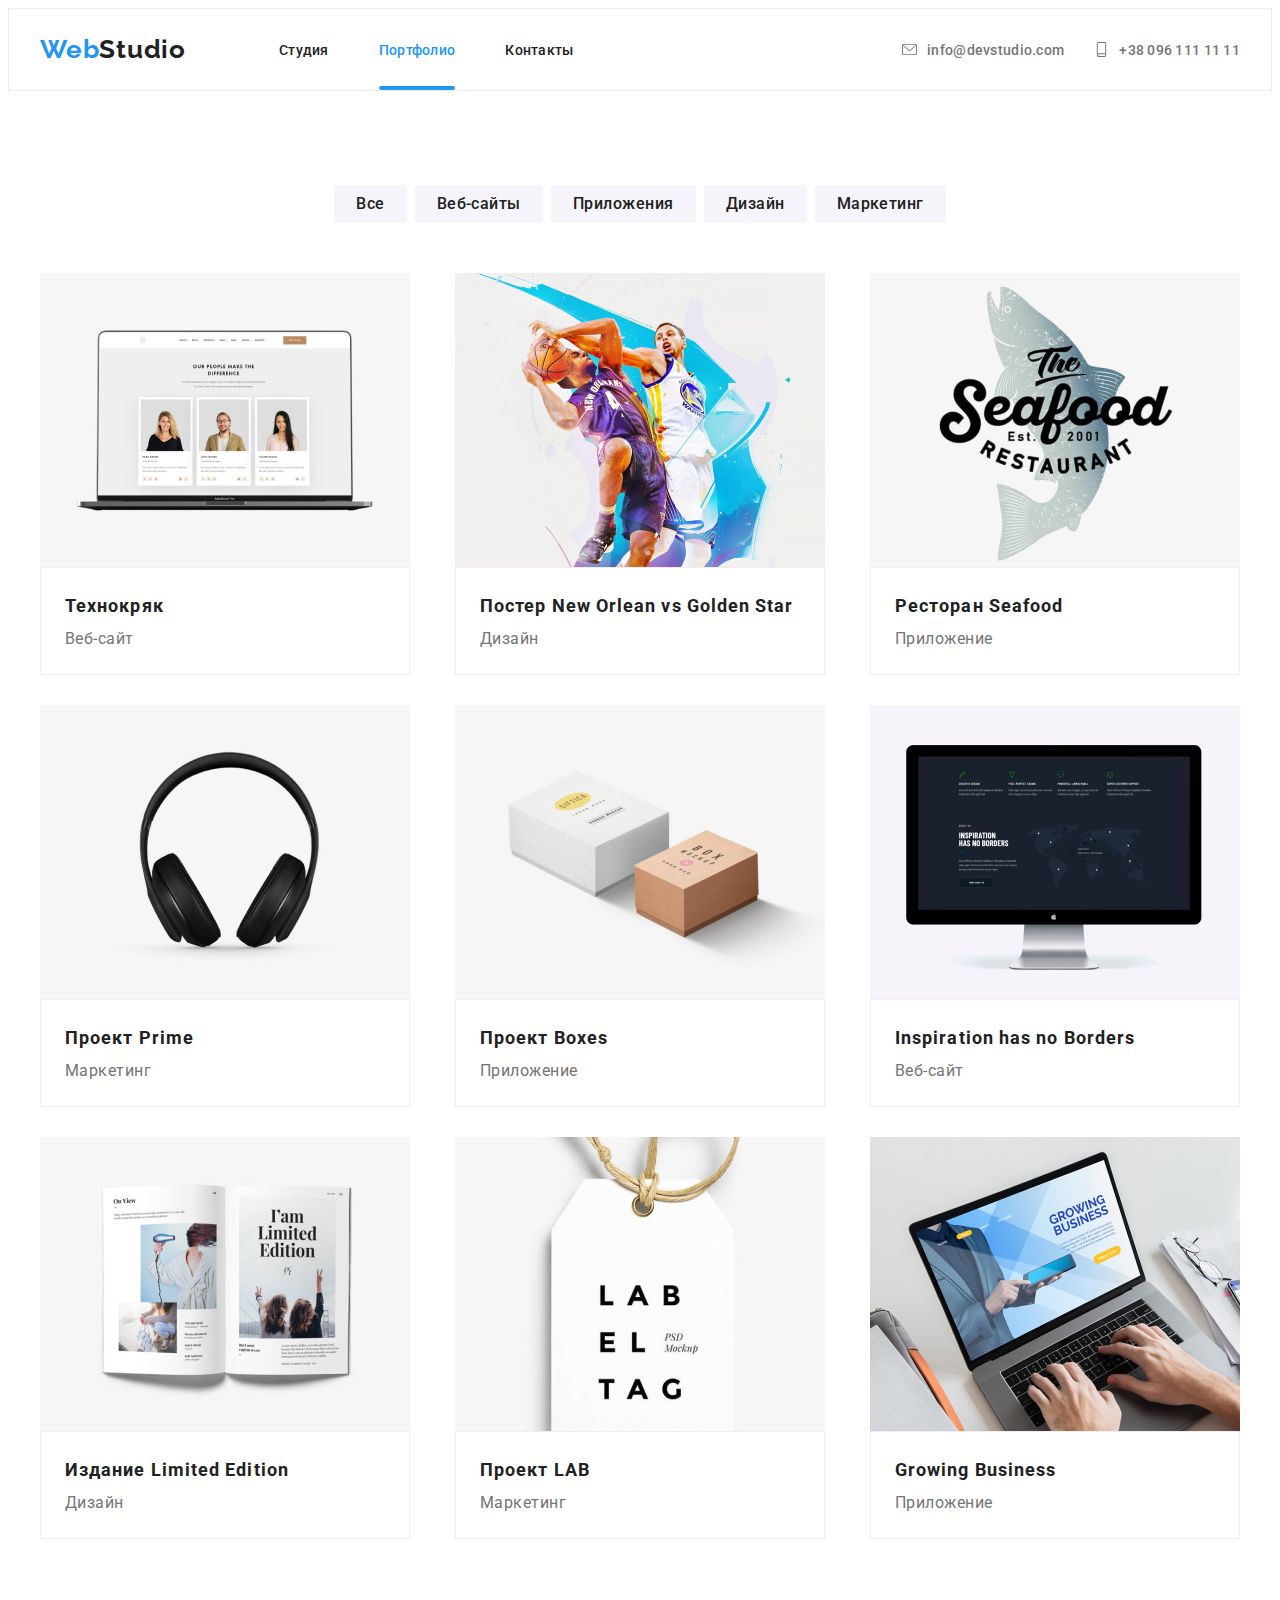
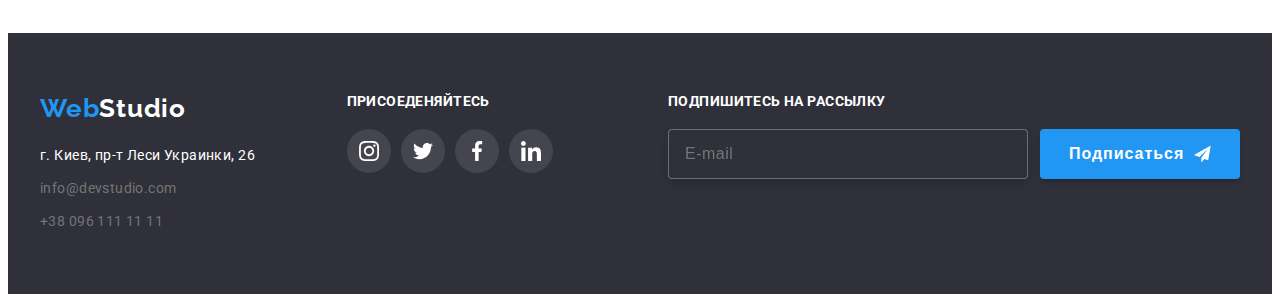
==== portfolio.html @ 421d9575 "hw8" ====
<!DOCTYPE html>
<html lang="ru">

<head>
    <meta charset="UTF-8" />
    <meta name="viewport" content="width=device-width, initial-scale=1.0" />
    <title>Document</title>
    <link rel="preconnect" href="https://fonts.gstatic.com" />
    <link
        href="https://fonts.googleapis.com/css2?family=Raleway:wght@700&family=Roboto:wght@400;500;700;900&display=swap"
        rel="stylesheet" />
    <link rel="stylesheet" href="https://cdnjs.cloudflare.com/ajax/libs/modern-normalize/1.0.0/modern-normalize.min.css"
        integrity="sha512-ISS7cAi1PEhQ8jnbJpJZMd29NlhNj4AWYyLOSp2CE/CsHxTCu+r+t0D2yoJudVrd0/8fTVPUVDzY5Tvli75u/g=="
        crossorigin="anonymous" />
    <link rel="stylesheet" href="./css/portfolio.min.css" />
</head>

<body>
    <header class="header">
        <div class="container">
            <nav class="navigation">
                <a class="logo link" href="./index.html"><span class="logo-item">Web</span>Studio</a>

                <ul class="navigation-list list">
                    <li class="navigation-list-item">
                        <a class="navigation-list-link link" href="index.html">Студия</a>
                    </li>
                    <li class="navigation-list-item">
                        <a class="navigation-list-link activ navigation-list-link-activ link" href="portfolio.html">Портфолио</a>
                    </li>
                    <li class="navigation-list-item">
                        <a class="navigation-list-link link" href="#">Кoнтакты</a>
                    </li>
                </ul>
            </nav>

            <ul class="address list">
                <li class="contact-info-item">
                    <a class="contact-info link" href="mailto:info@devstudio.com">
                        <svg class="contact-icon">
                            <use href="./images/sprite.svg#icon-envelope"></use>
                        </svg>info@devstudio.com</a>
                </li>
                <li class="contact-info-item">
                    <a class="contact-info link" href="tel:+380961111111">
                        <svg class="contact-icon" width="10" height="16">
                            <use href="./images/sprite.svg#icon-smartphone"></use>
                        </svg>
                        +38 096 111 11 11</a>
                </li>
            </ul>
        </div>
    </header>

    <main>
        <section class="portfolio section">
            <div class="container">
                <ul class="portfolio-list list">
                    <li class="portfolio-list-item">
                        <button class="portfolio-list-btn" type="button" >Все</button>
                    </li>
                    <li class="portfolio-list-item">
                        <button class="portfolio-list-btn" type="button" >Веб-сайты</button>
                    </li>
                    <li class="portfolio-list-item">
                        <button class="portfolio-list-btn" type="button" >Приложения</button>
                    </li>
                    <li class="portfolio-list-item">
                        <button class="portfolio-list-btn" type="button" >Дизайн</button>
                    </li>
                    <li class="portfolio-list-item">
                        <button class="portfolio-list-btn" type="button" >Маркетинг</button>
                    </li>
                </ul>

                <ul class="example-list list">
                    <li class="example-item wrapper">
                        <a class="link" href="#">
                            <div class="list--item-img-wrapper">
                                <img src="images/potfolioimg(1).png" alt="" width="370"
                                height="294" />
                                <p class="overlay">
                                    Технокряк это современная площадка распространения коронавируса. Компании используют эту платформу для цифрового шпионажа и атак на защищённые сервера конкурентов.
                                </p>
                            </div>
                            <div class="example-list-wrapper">
                                <h3 class="example-title">Технокряк</h3>
                                <p class="example-text">Веб-сайт</p>
                        </div>
                        </a>
                    </li>

                    <li class="example-item wrapper">
                        <a class="link" href="#">
                            <div class="list--item-img-wrapper">
                                <img src="images/potfolioimg(2).png" alt="" width="370"
                                height="294" />
                                <p class="overlay">
                                    Технокряк это современная площадка распространения коронавируса. Компании используют эту платформу для цифрового шпионажа и атак на защищённые сервера конкурентов.
                                </p>
                            </div>
                            <div class="example-list-wrapper">
                                <h3 class="example-title">Постер New Orlean vs Golden Star</h3>
                                <p class="example-text">Дизайн</p>
                            </div>
                        </a>
                    </li>

                    <li class="example-item wrapper">
                        <a class="link" href="#">
                            <div class="list--item-img-wrapper">
                                <img src="images/potfolioimg(3).png" alt="" width="370"
                                height="294" />
                                <p class="overlay">
                                    Технокряк это современная площадка распространения коронавируса. Компании используют эту платформу для цифрового шпионажа и атак на защищённые сервера конкурентов.
                                </p>
                            </div>
                            <div class="example-list-wrapper">
                                <h3 class="example-title">Ресторан Seafood</h3>
                                <p class="example-text">Приложение</p>
                            </div>
                        </a>
                    </li>

                    <li class="example-item wrapper">
                        <a class="link" href="#">
                            <div class="list--item-img-wrapper">
                                <img src="images/potfolioimg(4).png" alt="" width="370"
                                height="294" />
                                <p class="overlay">
                                    Технокряк это современная площадка распространения коронавируса. Компании используют эту платформу для цифрового шпионажа и атак на защищённые сервера конкурентов.
                                </p>
                            </div>
                            <div class="example-list-wrapper">
                                <h3 class="example-title">Проект Prime</h3>
                                <p class="example-text">Маркетинг</p>
                            </div>
                        </a>
                    </li>

                    <li class="example-item wrapper">
                        <a class="link" href="#">
                            <div class="list--item-img-wrapper">
                                <img src="images/potfolioimg(5).png" alt="" width="370"
                                height="294" />
                                <p class="overlay">
                                    Технокряк это современная площадка распространения коронавируса. Компании используют эту платформу для цифрового шпионажа и атак на защищённые сервера конкурентов.
                                </p>
                            </div>
                            <div class="example-list-wrapper">
                                <h3 class="example-title">Проект Boxes</h3>
                                <p class="example-text">Приложение</p>
                            </div>
                        </a>
                    </li>

                    <li class="example-item wrapper">
                        <a class="link" href="#">
                            <div class="list--item-img-wrapper">
                                <img src="images/potfolioimg(6).png" alt="" width="370"
                                height="294" />
                                <p class="overlay">
                                    Технокряк это современная площадка распространения коронавируса. Компании используют эту платформу для цифрового шпионажа и атак на защищённые сервера конкурентов.
                                </p>
                            </div>
                            <div class="example-list-wrapper">
                                <h3 class="example-title">Inspiration has no Borders</h3>
                                <p class="example-text">Веб-сайт</p>
                            </div>
                        </a>
                    </li>

                    <li class="example-item">
                        <a class="link" href="#">
                            <div class="list--item-img-wrapper">
                                <img src="images/potfolioimg(7).png" alt="" width="370"
                                height="294" />
                                <p class="overlay">
                                    Технокряк это современная площадка распространения коронавируса. Компании используют эту платформу для цифрового шпионажа и атак на защищённые сервера конкурентов.
                                </p>
                            </div>
                            <div class="example-list-wrapper">
                                <h3 class="example-title">Издание Limited Edition</h3>
                                <p class="example-text">Дизайн</p>
                            </div>
                        </a>
                    </li>

                    <li class="example-item">
                        <a class="link" href="#">
                            <div class="list--item-img-wrapper">
                                <img src="images/potfolioimg(8).png" alt="" width="370"
                                height="294" />
                                <p class="overlay">
                                    Технокряк это современная площадка распространения коронавируса. Компании используют эту платформу для цифрового шпионажа и атак на защищённые сервера конкурентов.
                                </p>
                            </div>
                            <div class="example-list-wrapper">
                                <h3 class="example-title">Проект LAB</h3>
                                <p class="example-text">Маркетинг</p>
                            </div>
                        </a>
                    </li>

                    <li class="example-item">
                        <a class="link" href="#">
                            <div class="list--item-img-wrapper">
                                <img src="images/potfolioimg(9).png" alt="" width="370"
                                height="294" />
                                <p class="overlay">
                                    Технокряк это современная площадка распространения коронавируса. Компании используют эту платформу для цифрового шпионажа и атак на защищённые сервера конкурентов.
                                </p>
                            </div>
                            <div class="example-list-wrapper">
                                <h3 class="example-title">Growing Business</h3>
                                <p class="example-text">Приложение</p>
                            </div>
                        </a>
                    </li>
                </ul>
            </div>
        </section>
    </main>

    <footer class="footer footer-section">
        <div class="container footer-container">
          <div class="footer-address-container">
            <a class="logo link" href="./index.html"><span class="logo-item">Web</span><span
                class="logo-item-white">Studio</span></a>
    
            <ul class="footer-list list">
              <li class="footer-list-item">
                <a class="footer-list-link link" href="#"><span class="footer-address">г. Киев, пр-т Леси Украинки,
                    26</span></a>
              </li>
              <li class="footer-list-item">
                <a class="footer-list-link link" href="mailto:info@devstudio.com">info@devstudio.com</a>
              </li>
              <li class="footer-list-item">
                <a class="footer-list-link link" href="tel:+380961111111">+38 096 111 11 11</a>
              </li>
            </ul>
          </div>
    
          <div class="footer-social-container">
            <p class="footer-social-text">Присоеденяйтесь</p>
            <ul class="footer-social-list list">
              <li class="footer-social-list-item">
                <a class="footer-social-list-link" href="">
                  <svg class="footer-social-list-icon">
                    <use href="./images/sprite.svg#icon-instagram"></use>
                  </svg>
                </a>
              </li>
              <li class="footer-social-list-item">
                <a class="footer-social-list-link" href="">
                  <svg class="footer-social-list-icon">
                    <use href="./images/sprite.svg#icon-twitter"></use>
                  </svg>
                </a>
              </li>
              <li class="footer-social-list-item">
                <a class="footer-social-list-link" href="">
                  <svg class="footer-social-list-icon">
                    <use href="./images/sprite.svg#icon-facebook"></use>
                  </svg>
                </a>
              </li>
              <li class="footer-social-list-item">
                <a class="footer-social-list-link" href="">
                  <svg class="footer-social-list-icon">
                    <use href="./images/sprite.svg#icon-linkedin"></use>
                  </svg>
                </a>
              </li>
            </ul>
          </div>

          <div class="footer-form">
            <p class="footer-form-text">Подпишитесь на рассылку</p>
    
            <form class="footer-form-wrapper">
              <label class="footer-form-field">
                <input type="email" name="user-email" class="footer-form-input" placeholder="E-mail">
              </label>
      
              <button type="submit" class="footer-form-btn">Подписаться
                <svg class="footer-icon-btn">
                <use href="./images/sprite.svg#icon-icon-send"></use>
              </svg>
              </button>
            </form>
          </div>
        </div>
      </footer>
</body>

</html>
---- css/portfolio.min.css ----
.visually-hidden{position:absolute !important;clip:rect(1px 1px 1px 1px);clip:rect(1px, 1px, 1px, 1px);padding:0 !important;border:0 !important;height:1px !important;width:1px !important;overflow:hidden}:root{--main-font: "Roboto", sans-serif;--secondary-font: "Raleway", sans-serif;--accent-color-white: #ffffff;--accent-color-black: #212121;--accent-color-blue: #2196f3;--accent-color-grey: #757575}body{font-family:var(--main-font)}.address{font-style:normal}.list{list-style:none}.link{text-decoration:none}h1,h2,h3,h4,h5,h6{margin:0}ul,ol{margin:0;padding:0}p{margin:0}img{display:block}.container{width:1200px;padding:0 15px;margin:0 auto}.section{padding:94px 0}.header{padding-top:25px;padding-bottom:25px;border:1px solid #ececec}.header .container{display:flex;align-items:center}.header .logo{margin-right:93px}.header .address{margin-left:auto}.navigation{display:flex;align-items:center}.navigation-list{display:flex}.navigation-list .activ{color:var(--accent-color-blue)}.contact-info:not(:first-child){margin-left:50px}.contact-info:hover,.contact-info:focus{color:var(--accent-color-blue)}.logo{font-family:var(--secondary-font);font-weight:bold;font-size:26px;line-height:1.192;letter-spacing:0.03em;color:var(--accent-color-black)}.logo-item{color:var(--accent-color-blue)}.navigation-list-item:not(:last-child){margin-right:50px}.navigation-list-link{font-weight:500;font-size:14px;line-height:1.142;letter-spacing:0.02em;color:var(--accent-color-black);transition:color 250ms cubic-bezier(0.4, 0, 0.2, 1)}.navigation-list-link:hover,.navigation-list-link:focus{color:var(--accent-color-blue)}.navigation-list-link{position:relative}.navigation-list-link-activ::after{content:"";position:absolute;bottom:-32px;left:0;display:block;width:100%;height:4px;background:var(--accent-color-blue);border-radius:2px}.contact-info{font-weight:500;font-size:14px;line-height:1.142;letter-spacing:0.02em;color:var(--accent-color-grey);display:flex;align-items:center;transition:fill 250ms cubic-bezier(0.4, 0, 0.2, 1)}.contact-info:hover,.contact-info:focus{fill:var(--accent-color-blue)}.contact-info:hover .contact-icon,.contact-info:focus .contact-icon{fill:var(--accent-color-blue)}.address{display:flex}.contact-info-item:not(:first-child){margin-left:30px}.contact-icon{width:15px;height:15px;margin-right:10px;fill:#757575}.footer{background-color:#2f303a}.footer-list-link{font-weight:normal;font-size:14px;line-height:1.714;letter-spacing:0.03em;color:var(--accent-color-grey)}.footer-list{margin-top:20px}.footer-list-item:not(:last-child){margin-bottom:9px}.logo-item-white{color:var(--accent-color-white)}.footer-section{padding-top:60px;padding-bottom:60px}.footer-address{color:var(--accent-color-white)}.footer-social-text{font-weight:bold;font-size:14px;line-height:16px;letter-spacing:0.03em;text-transform:uppercase;color:var(--accent-color-white);margin-bottom:20px}.footer-social-list{display:flex}.footer-social-list-link{display:flex;justify-content:center;align-items:center;width:44px;height:44px;border-radius:50%;background-color:rgba(255,255,255,0.1);transition:background-color 250ms cubic-bezier(0.4, 0, 0.2, 1)}.footer-social-list-link:hover,.footer-social-list-link:focus{background-color:var(--accent-color-blue)}.footer-social-list-link .footer-social-list-icon{width:20px;height:20px;fill:var(--accent-color-white)}.footer-social-list-item:not(:last-child){margin-right:10px}.footer-container{display:flex;justify-content:space-between}.footer-social-container{width:206px;height:80px;margin-left:70px}.footer-form{margin-left:94px}.footer-form-text{font-weight:bold;font-size:14px;line-height:16px;letter-spacing:0.03em;text-transform:uppercase;color:#ffffff;padding-bottom:20px}.footer-form-btn{width:200px;height:50px;background:#2196f3;box-shadow:0px 4px 4px rgba(0,0,0,0.15);border-radius:4px;font-weight:bold;font-size:16px;line-height:30px;display:flex;align-items:center;text-align:center;letter-spacing:0.06em;color:#ffffff;padding:10px 29px;border:0;cursor:pointer}.footer-icon-btn{width:30px;height:30px;fill:var(--accent-color-white);padding-left:10px}.footer-form-input{width:360px;height:50px;font-size:16px;line-height:20px;letter-spacing:0.03em;color:rgba(255,255,255,0.6);padding-left:16px;background:#2f303a;border:1px solid rgba(255,255,255,0.3);box-sizing:border-box;filter:drop-shadow(0px 4px 4px rgba(0,0,0,0.15));border-radius:4px;margin-right:12px}.footer-form-wrapper{display:flex}.portfolio-list-btn{font-family:"Roboto", sans-serif;font-weight:500;font-size:16px;line-height:1.625;text-align:center;letter-spacing:0.03em;color:var(--accent-color-black);border-radius:4px;background-color:#f5f4fa;border:0;cursor:pointer;padding:6px 22px;transition:color,background-color 250ms cubic-bezier(0.4, 0, 0.2, 1)}.portfolio-list-btn:hover,.portfolio-list-btn:focus{color:var(--accent-color-white);background-color:var(--accent-color-blue);box-shadow:0px 3px 1px rgba(0,0,0,0.1),0px 1px 2px rgba(0,0,0,0.08),0px 2px 2px rgba(0,0,0,0.12)}.portfolio-list{display:flex;justify-content:center}.portfolio-list-item{padding-bottom:50px}.portfolio-list-item:not(:last-child){margin-right:8px}.example-list{display:flex;flex-wrap:wrap;justify-content:space-between}.example-title{font-weight:bold;font-size:18px;line-height:2;letter-spacing:0.06em;color:var(--accent-color-black)}.example-text{font-weight:normal;font-size:16px;line-height:1.875;letter-spacing:0.03em;color:var(--accent-color-grey)}.example-list-wrapper{padding:20px 24px;border:1px solid #eeeeee}.list--item-img-wrapper{position:relative;overflow:hidden}.overlay{position:absolute;top:0;left:0;width:100%;height:100%;color:var(--accent-color-white);padding:10px;font-size:18px;line-height:28px;letter-spacing:0.03em;background-color:rgba(33,150,243,0.9);padding:63px 24px;transform:translateY(100%);transition:transform 250ms cubic-bezier(0.4, 0, 0.2, 1)}.example-item:hover .overlay{transform:translateY(0%)}.wrapper{margin-bottom:30px}.example-item:hover,.example-item:focus{box-shadow:0px 1px 1px rgba(0,0,0,0.12),0px 4px 4px rgba(0,0,0,0.06),1px 4px 6px rgba(0,0,0,0.16)}
/*# sourceMappingURL=portfolio.min.css.map */
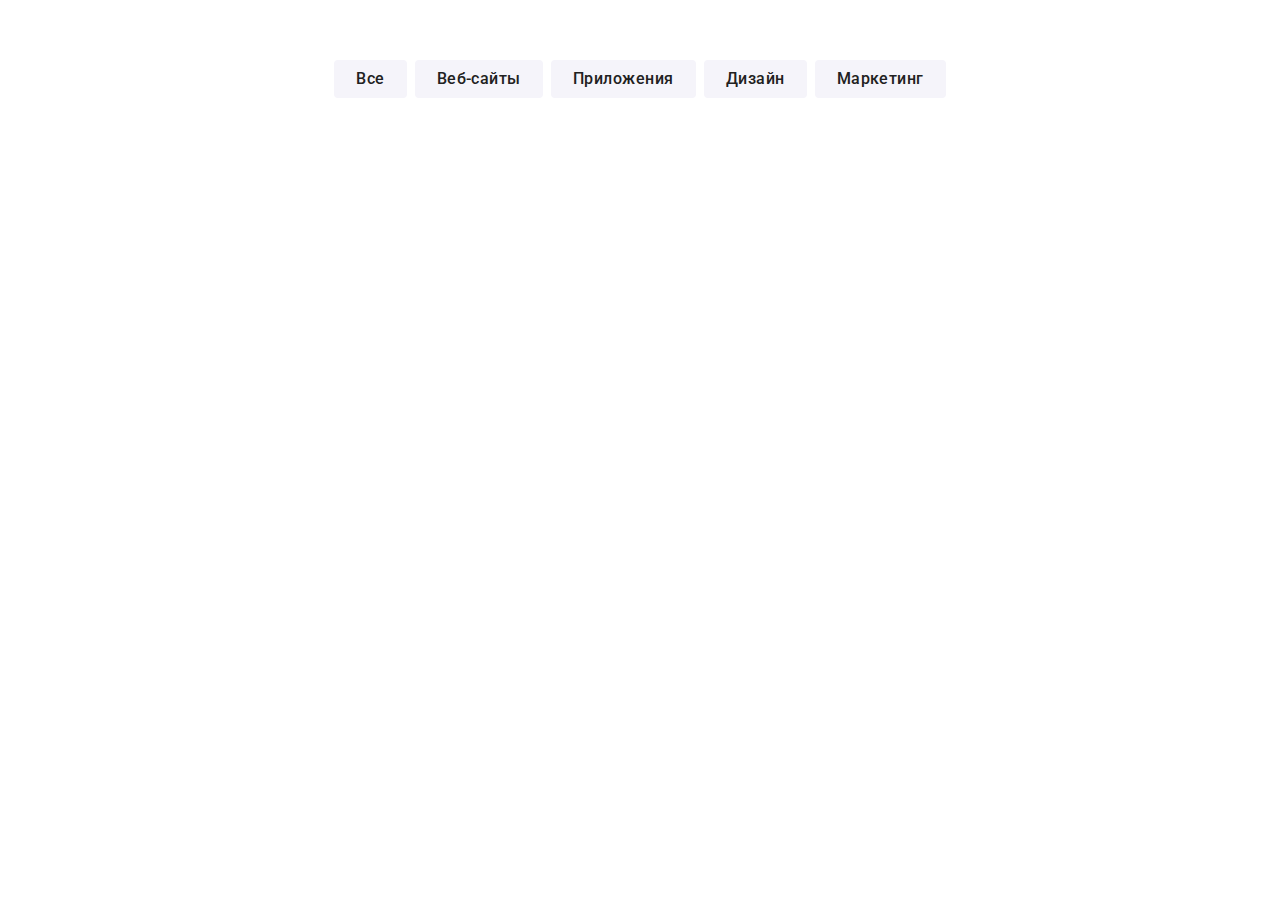
==== commit 0da8cabb: "Адаптация Pоrtfolio-btn" ====
--- a/portfolio.html
+++ b/portfolio.html
@@ -16,7 +16,8 @@
 </head>
 
 <body>
-    <header class="header">
+
+    <!-- <header class="header">
         <div class="container">
             <nav class="navigation">
                 <a class="logo link" href="./index.html"><span class="logo-item">Web</span>Studio</a>
@@ -50,249 +51,269 @@
                 </li>
             </ul>
         </div>
-    </header>
+    </header> -->
 
     <main>
-        <section class="portfolio section">
+        <section class="section-portfolio-btn ">
             <div class="container">
                 <ul class="portfolio-list list">
                     <li class="portfolio-list-item">
-                        <button class="portfolio-list-btn" type="button" >Все</button>
-                    </li>
-                    <li class="portfolio-list-item">
-                        <button class="portfolio-list-btn" type="button" >Веб-сайты</button>
-                    </li>
-                    <li class="portfolio-list-item">
-                        <button class="portfolio-list-btn" type="button" >Приложения</button>
-                    </li>
-                    <li class="portfolio-list-item">
-                        <button class="portfolio-list-btn" type="button" >Дизайн</button>
-                    </li>
-                    <li class="portfolio-list-item">
-                        <button class="portfolio-list-btn" type="button" >Маркетинг</button>
-                    </li>
-                </ul>
-
-                <ul class="example-list list">
-                    <li class="example-item wrapper">
-                        <a class="link" href="#">
-                            <div class="list--item-img-wrapper">
-                                <img src="images/potfolioimg(1).png" alt="" width="370"
-                                height="294" />
-                                <p class="overlay">
-                                    Технокряк это современная площадка распространения коронавируса. Компании используют эту платформу для цифрового шпионажа и атак на защищённые сервера конкурентов.
-                                </p>
-                            </div>
-                            <div class="example-list-wrapper">
-                                <h3 class="example-title">Технокряк</h3>
-                                <p class="example-text">Веб-сайт</p>
-                        </div>
-                        </a>
-                    </li>
-
-                    <li class="example-item wrapper">
-                        <a class="link" href="#">
-                            <div class="list--item-img-wrapper">
-                                <img src="images/potfolioimg(2).png" alt="" width="370"
-                                height="294" />
-                                <p class="overlay">
-                                    Технокряк это современная площадка распространения коронавируса. Компании используют эту платформу для цифрового шпионажа и атак на защищённые сервера конкурентов.
-                                </p>
-                            </div>
-                            <div class="example-list-wrapper">
-                                <h3 class="example-title">Постер New Orlean vs Golden Star</h3>
-                                <p class="example-text">Дизайн</p>
-                            </div>
-                        </a>
-                    </li>
-
-                    <li class="example-item wrapper">
-                        <a class="link" href="#">
-                            <div class="list--item-img-wrapper">
-                                <img src="images/potfolioimg(3).png" alt="" width="370"
-                                height="294" />
-                                <p class="overlay">
-                                    Технокряк это современная площадка распространения коронавируса. Компании используют эту платформу для цифрового шпионажа и атак на защищённые сервера конкурентов.
-                                </p>
-                            </div>
-                            <div class="example-list-wrapper">
-                                <h3 class="example-title">Ресторан Seafood</h3>
-                                <p class="example-text">Приложение</p>
-                            </div>
-                        </a>
-                    </li>
-
-                    <li class="example-item wrapper">
-                        <a class="link" href="#">
-                            <div class="list--item-img-wrapper">
-                                <img src="images/potfolioimg(4).png" alt="" width="370"
-                                height="294" />
-                                <p class="overlay">
-                                    Технокряк это современная площадка распространения коронавируса. Компании используют эту платформу для цифрового шпионажа и атак на защищённые сервера конкурентов.
-                                </p>
-                            </div>
-                            <div class="example-list-wrapper">
-                                <h3 class="example-title">Проект Prime</h3>
-                                <p class="example-text">Маркетинг</p>
-                            </div>
-                        </a>
-                    </li>
-
-                    <li class="example-item wrapper">
-                        <a class="link" href="#">
-                            <div class="list--item-img-wrapper">
-                                <img src="images/potfolioimg(5).png" alt="" width="370"
-                                height="294" />
-                                <p class="overlay">
-                                    Технокряк это современная площадка распространения коронавируса. Компании используют эту платформу для цифрового шпионажа и атак на защищённые сервера конкурентов.
-                                </p>
-                            </div>
-                            <div class="example-list-wrapper">
-                                <h3 class="example-title">Проект Boxes</h3>
-                                <p class="example-text">Приложение</p>
-                            </div>
-                        </a>
-                    </li>
-
-                    <li class="example-item wrapper">
-                        <a class="link" href="#">
-                            <div class="list--item-img-wrapper">
-                                <img src="images/potfolioimg(6).png" alt="" width="370"
-                                height="294" />
-                                <p class="overlay">
-                                    Технокряк это современная площадка распространения коронавируса. Компании используют эту платформу для цифрового шпионажа и атак на защищённые сервера конкурентов.
-                                </p>
-                            </div>
-                            <div class="example-list-wrapper">
-                                <h3 class="example-title">Inspiration has no Borders</h3>
-                                <p class="example-text">Веб-сайт</p>
-                            </div>
-                        </a>
-                    </li>
-
-                    <li class="example-item">
-                        <a class="link" href="#">
-                            <div class="list--item-img-wrapper">
-                                <img src="images/potfolioimg(7).png" alt="" width="370"
-                                height="294" />
-                                <p class="overlay">
-                                    Технокряк это современная площадка распространения коронавируса. Компании используют эту платформу для цифрового шпионажа и атак на защищённые сервера конкурентов.
-                                </p>
-                            </div>
-                            <div class="example-list-wrapper">
-                                <h3 class="example-title">Издание Limited Edition</h3>
-                                <p class="example-text">Дизайн</p>
-                            </div>
-                        </a>
-                    </li>
-
-                    <li class="example-item">
-                        <a class="link" href="#">
-                            <div class="list--item-img-wrapper">
-                                <img src="images/potfolioimg(8).png" alt="" width="370"
-                                height="294" />
-                                <p class="overlay">
-                                    Технокряк это современная площадка распространения коронавируса. Компании используют эту платформу для цифрового шпионажа и атак на защищённые сервера конкурентов.
-                                </p>
-                            </div>
-                            <div class="example-list-wrapper">
-                                <h3 class="example-title">Проект LAB</h3>
-                                <p class="example-text">Маркетинг</p>
-                            </div>
-                        </a>
-                    </li>
-
-                    <li class="example-item">
-                        <a class="link" href="#">
-                            <div class="list--item-img-wrapper">
-                                <img src="images/potfolioimg(9).png" alt="" width="370"
-                                height="294" />
-                                <p class="overlay">
-                                    Технокряк это современная площадка распространения коронавируса. Компании используют эту платформу для цифрового шпионажа и атак на защищённые сервера конкурентов.
-                                </p>
-                            </div>
-                            <div class="example-list-wrapper">
-                                <h3 class="example-title">Growing Business</h3>
-                                <p class="example-text">Приложение</p>
-                            </div>
-                        </a>
+                        <button class="portfolio-list-btn" type="button">Все</button>
+                    </li>
+                    <li class="portfolio-list-item">
+                        <button class="portfolio-list-btn" type="button">Веб-сайты</button>
+                    </li>
+                    <li class="portfolio-list-item">
+                        <button class="portfolio-list-btn" type="button">Приложения</button>
+                    </li>
+                    <li class="portfolio-list-item">
+                        <button class="portfolio-list-btn" type="button">Дизайн</button>
+                    </li>
+                    <li class="portfolio-list-item">
+                        <button class="portfolio-list-btn" type="button">Маркетинг</button>
                     </li>
                 </ul>
             </div>
         </section>
+
+        <!-- <section class="portfolio section">
+                <div class="container">
+
+                    <ul class="example-list list">
+                        <li class="example-item wrapper">
+                            <a class="link" href="#">
+                                <div class="list--item-img-wrapper">
+                                    <img src="images/portfolio/potfolioimg(1).png" alt="" width="370" height="294" />
+                                    <p class="overlay">
+                                        Технокряк это современная площадка распространения коронавируса. Компании
+                                        используют
+                                        эту платформу для цифрового шпионажа и атак на защищённые сервера конкурентов.
+                                    </p>
+                                </div>
+                                <div class="example-list-wrapper">
+                                    <h3 class="example-title">Технокряк</h3>
+                                    <p class="example-text">Веб-сайт</p>
+                                </div>
+                            </a>
+                        </li>
+
+                        <li class="example-item wrapper">
+                            <a class="link" href="#">
+                                <div class="list--item-img-wrapper">
+                                    <img src="images/portfolio/potfolioimg(2).png" alt="" width="370" height="294" />
+                                    <p class="overlay">
+                                        Технокряк это современная площадка распространения коронавируса. Компании
+                                        используют
+                                        эту платформу для цифрового шпионажа и атак на защищённые сервера конкурентов.
+                                    </p>
+                                </div>
+                                <div class="example-list-wrapper">
+                                    <h3 class="example-title">Постер New Orlean vs Golden Star</h3>
+                                    <p class="example-text">Дизайн</p>
+                                </div>
+                            </a>
+                        </li>
+
+                        <li class="example-item wrapper">
+                            <a class="link" href="#">
+                                <div class="list--item-img-wrapper">
+                                    <img src="images/portfolio/potfolioimg(3).png" alt="" width="370" height="294" />
+                                    <p class="overlay">
+                                        Технокряк это современная площадка распространения коронавируса. Компании
+                                        используют
+                                        эту платформу для цифрового шпионажа и атак на защищённые сервера конкурентов.
+                                    </p>
+                                </div>
+                                <div class="example-list-wrapper">
+                                    <h3 class="example-title">Ресторан Seafood</h3>
+                                    <p class="example-text">Приложение</p>
+                                </div>
+                            </a>
+                        </li>
+
+                        <li class="example-item wrapper">
+                            <a class="link" href="#">
+                                <div class="list--item-img-wrapper">
+                                    <img src="images/portfolio/potfolioimg(4).png" alt="" width="370" height="294" />
+                                    <p class="overlay">
+                                        Технокряк это современная площадка распространения коронавируса. Компании
+                                        используют
+                                        эту платформу для цифрового шпионажа и атак на защищённые сервера конкурентов.
+                                    </p>
+                                </div>
+                                <div class="example-list-wrapper">
+                                    <h3 class="example-title">Проект Prime</h3>
+                                    <p class="example-text">Маркетинг</p>
+                                </div>
+                            </a>
+                        </li>
+
+                        <li class="example-item wrapper">
+                            <a class="link" href="#">
+                                <div class="list--item-img-wrapper">
+                                    <img src="images/portfolio/potfolioimg(5).png" alt="" width="370" height="294" />
+                                    <p class="overlay">
+                                        Технокряк это современная площадка распространения коронавируса. Компании
+                                        используют
+                                        эту платформу для цифрового шпионажа и атак на защищённые сервера конкурентов.
+                                    </p>
+                                </div>
+                                <div class="example-list-wrapper">
+                                    <h3 class="example-title">Проект Boxes</h3>
+                                    <p class="example-text">Приложение</p>
+                                </div>
+                            </a>
+                        </li>
+
+                        <li class="example-item wrapper">
+                            <a class="link" href="#">
+                                <div class="list--item-img-wrapper">
+                                    <img src="images/portfolio/potfolioimg(6).png" alt="" width="370" height="294" />
+                                    <p class="overlay">
+                                        Технокряк это современная площадка распространения коронавируса. Компании
+                                        используют
+                                        эту платформу для цифрового шпионажа и атак на защищённые сервера конкурентов.
+                                    </p>
+                                </div>
+                                <div class="example-list-wrapper">
+                                    <h3 class="example-title">Inspiration has no Borders</h3>
+                                    <p class="example-text">Веб-сайт</p>
+                                </div>
+                            </a>
+                        </li>
+
+                        <li class="example-item">
+                            <a class="link" href="#">
+                                <div class="list--item-img-wrapper">
+                                    <img src="images/portfolio/potfolioimg(7).png" alt="" width="370" height="294" />
+                                    <p class="overlay">
+                                        Технокряк это современная площадка распространения коронавируса. Компании
+                                        используют
+                                        эту платформу для цифрового шпионажа и атак на защищённые сервера конкурентов.
+                                    </p>
+                                </div>
+                                <div class="example-list-wrapper">
+                                    <h3 class="example-title">Издание Limited Edition</h3>
+                                    <p class="example-text">Дизайн</p>
+                                </div>
+                            </a>
+                        </li>
+
+                        <li class="example-item">
+                            <a class="link" href="#">
+                                <div class="list--item-img-wrapper">
+                                    <img src="images/portfolio/potfolioimg(8).png" alt="" width="370" height="294" />
+                                    <p class="overlay">
+                                        Технокряк это современная площадка распространения коронавируса. Компании
+                                        используют
+                                        эту платформу для цифрового шпионажа и атак на защищённые сервера конкурентов.
+                                    </p>
+                                </div>
+                                <div class="example-list-wrapper">
+                                    <h3 class="example-title">Проект LAB</h3>
+                                    <p class="example-text">Маркетинг</p>
+                                </div>
+                            </a>
+                        </li>
+
+                        <li class="example-item">
+                            <a class="link" href="#">
+                                <div class="list--item-img-wrapper">
+                                    <img src="images/portfolio/potfolioimg(9).png" alt="" width="370" height="294" />
+                                    <p class="overlay">
+                                        Технокряк это современная площадка распространения коронавируса. Компании
+                                        используют
+                                        эту платформу для цифрового шпионажа и атак на защищённые сервера конкурентов.
+                                    </p>
+                                </div>
+                                <div class="example-list-wrapper">
+                                    <h3 class="example-title">Growing Business</h3>
+                                    <p class="example-text">Приложение</p>
+                                </div>
+                            </a>
+                        </li>
+                    </ul>
+                </div>
+        </div>
+            </section> -->
     </main>
 
-    <footer class="footer footer-section">
-        <div class="container footer-container">
-          <div class="footer-address-container">
-            <a class="logo link" href="./index.html"><span class="logo-item">Web</span><span
-                class="logo-item-white">Studio</span></a>
-    
-            <ul class="footer-list list">
-              <li class="footer-list-item">
-                <a class="footer-list-link link" href="#"><span class="footer-address">г. Киев, пр-т Леси Украинки,
-                    26</span></a>
-              </li>
-              <li class="footer-list-item">
-                <a class="footer-list-link link" href="mailto:info@devstudio.com">info@devstudio.com</a>
-              </li>
-              <li class="footer-list-item">
-                <a class="footer-list-link link" href="tel:+380961111111">+38 096 111 11 11</a>
-              </li>
-            </ul>
-          </div>
-    
-          <div class="footer-social-container">
-            <p class="footer-social-text">Присоеденяйтесь</p>
-            <ul class="footer-social-list list">
-              <li class="footer-social-list-item">
-                <a class="footer-social-list-link" href="">
-                  <svg class="footer-social-list-icon">
-                    <use href="./images/sprite.svg#icon-instagram"></use>
-                  </svg>
-                </a>
-              </li>
-              <li class="footer-social-list-item">
-                <a class="footer-social-list-link" href="">
-                  <svg class="footer-social-list-icon">
-                    <use href="./images/sprite.svg#icon-twitter"></use>
-                  </svg>
-                </a>
-              </li>
-              <li class="footer-social-list-item">
-                <a class="footer-social-list-link" href="">
-                  <svg class="footer-social-list-icon">
-                    <use href="./images/sprite.svg#icon-facebook"></use>
-                  </svg>
-                </a>
-              </li>
-              <li class="footer-social-list-item">
-                <a class="footer-social-list-link" href="">
-                  <svg class="footer-social-list-icon">
-                    <use href="./images/sprite.svg#icon-linkedin"></use>
-                  </svg>
-                </a>
-              </li>
-            </ul>
-          </div>
-
-          <div class="footer-form">
-            <p class="footer-form-text">Подпишитесь на рассылку</p>
-    
-            <form class="footer-form-wrapper">
-              <label class="footer-form-field">
-                <input type="email" name="user-email" class="footer-form-input" placeholder="E-mail">
-              </label>
-      
-              <button type="submit" class="footer-form-btn">Подписаться
-                <svg class="footer-icon-btn">
-                <use href="./images/sprite.svg#icon-icon-send"></use>
-              </svg>
-              </button>
-            </form>
-          </div>
+    <!-- <footer class="footer footer-section">
+    <div class="container footer-container">
+
+      <div class="footer-tablet-container">
+        
+        <div class="footer-address-container">
+          <a class="logo link" href="./index.html"><span class="logo-item">Web</span><span
+              class="logo-item-white">Studio</span>
+          </a>
+
+          <ul class="footer-list list">
+            <li class="footer-list-item">
+              <a class="footer-list-link link" href="#"><span class="footer-address">г. Киев, пр-т Леси Украинки,
+                  26</span></a>
+            </li>
+            <li class="footer-list-item">
+              <a class="footer-list-link link" href="mailto:info@devstudio.com">info@devstudio.com</a>
+            </li>
+            <li class="footer-list-item">
+              <a class="footer-list-link link" href="tel:+380961111111">+38 096 111 11 11</a>
+            </li>
+          </ul>
         </div>
-      </footer>
+
+        <div class="footer-social-container">
+          <p class="footer-social-text">Присоеденяйтесь</p>
+          <ul class="footer-social-list list">
+            <li class="footer-social-list-item">
+              <a class="footer-social-list-link" href="">
+                <svg class="footer-social-list-icon">
+                  <use href="./images/sprite.svg#icon-instagram"></use>
+                </svg>
+              </a>
+            </li>
+            <li class="footer-social-list-item">
+              <a class="footer-social-list-link" href="">
+                <svg class="footer-social-list-icon">
+                  <use href="./images/sprite.svg#icon-twitter"></use>
+                </svg>
+              </a>
+            </li>
+            <li class="footer-social-list-item">
+              <a class="footer-social-list-link" href="">
+                <svg class="footer-social-list-icon">
+                  <use href="./images/sprite.svg#icon-facebook"></use>
+                </svg>
+              </a>
+            </li>
+            <li class="footer-social-list-item">
+              <a class="footer-social-list-link" href="">
+                <svg class="footer-social-list-icon">
+                  <use href="./images/sprite.svg#icon-linkedin"></use>
+                </svg>
+              </a>
+            </li>
+          </ul>
+        </div>
+      </div>
+
+      <div class="footer-form">
+        <p class="footer-form-text">Подпишитесь на рассылку</p>
+
+        <form class="footer-form-wrapper">
+          <input type="email" name="user-email" class="footer-form-input" placeholder="E-mail" />
+
+          <button type="submit" class="footer-form-btn">
+            Подписаться
+            <svg class="footer-icon-btn">
+              <use href="./images/sprite.svg#icon-icon-send"></use>
+            </svg>
+          </button>
+        </form>
+      </div>
+    </div>
+  </footer> -->
+
 </body>
 
 </html>--- a/css/portfolio.min.css
+++ b/css/portfolio.min.css
@@ -1,2 +1,2 @@
-.visually-hidden{position:absolute !important;clip:rect(1px 1px 1px 1px);clip:rect(1px, 1px, 1px, 1px);padding:0 !important;border:0 !important;height:1px !important;width:1px !important;overflow:hidden}:root{--main-font: "Roboto", sans-serif;--secondary-font: "Raleway", sans-serif;--accent-color-white: #ffffff;--accent-color-black: #212121;--accent-color-blue: #2196f3;--accent-color-grey: #757575}body{font-family:var(--main-font)}.address{font-style:normal}.list{list-style:none}.link{text-decoration:none}h1,h2,h3,h4,h5,h6{margin:0}ul,ol{margin:0;padding:0}p{margin:0}img{display:block}.container{width:1200px;padding:0 15px;margin:0 auto}.section{padding:94px 0}.header{padding-top:25px;padding-bottom:25px;border:1px solid #ececec}.header .container{display:flex;align-items:center}.header .logo{margin-right:93px}.header .address{margin-left:auto}.navigation{display:flex;align-items:center}.navigation-list{display:flex}.navigation-list .activ{color:var(--accent-color-blue)}.contact-info:not(:first-child){margin-left:50px}.contact-info:hover,.contact-info:focus{color:var(--accent-color-blue)}.logo{font-family:var(--secondary-font);font-weight:bold;font-size:26px;line-height:1.192;letter-spacing:0.03em;color:var(--accent-color-black)}.logo-item{color:var(--accent-color-blue)}.navigation-list-item:not(:last-child){margin-right:50px}.navigation-list-link{font-weight:500;font-size:14px;line-height:1.142;letter-spacing:0.02em;color:var(--accent-color-black);transition:color 250ms cubic-bezier(0.4, 0, 0.2, 1)}.navigation-list-link:hover,.navigation-list-link:focus{color:var(--accent-color-blue)}.navigation-list-link{position:relative}.navigation-list-link-activ::after{content:"";position:absolute;bottom:-32px;left:0;display:block;width:100%;height:4px;background:var(--accent-color-blue);border-radius:2px}.contact-info{font-weight:500;font-size:14px;line-height:1.142;letter-spacing:0.02em;color:var(--accent-color-grey);display:flex;align-items:center;transition:fill 250ms cubic-bezier(0.4, 0, 0.2, 1)}.contact-info:hover,.contact-info:focus{fill:var(--accent-color-blue)}.contact-info:hover .contact-icon,.contact-info:focus .contact-icon{fill:var(--accent-color-blue)}.address{display:flex}.contact-info-item:not(:first-child){margin-left:30px}.contact-icon{width:15px;height:15px;margin-right:10px;fill:#757575}.footer{background-color:#2f303a}.footer-list-link{font-weight:normal;font-size:14px;line-height:1.714;letter-spacing:0.03em;color:var(--accent-color-grey)}.footer-list{margin-top:20px}.footer-list-item:not(:last-child){margin-bottom:9px}.logo-item-white{color:var(--accent-color-white)}.footer-section{padding-top:60px;padding-bottom:60px}.footer-address{color:var(--accent-color-white)}.footer-social-text{font-weight:bold;font-size:14px;line-height:16px;letter-spacing:0.03em;text-transform:uppercase;color:var(--accent-color-white);margin-bottom:20px}.footer-social-list{display:flex}.footer-social-list-link{display:flex;justify-content:center;align-items:center;width:44px;height:44px;border-radius:50%;background-color:rgba(255,255,255,0.1);transition:background-color 250ms cubic-bezier(0.4, 0, 0.2, 1)}.footer-social-list-link:hover,.footer-social-list-link:focus{background-color:var(--accent-color-blue)}.footer-social-list-link .footer-social-list-icon{width:20px;height:20px;fill:var(--accent-color-white)}.footer-social-list-item:not(:last-child){margin-right:10px}.footer-container{display:flex;justify-content:space-between}.footer-social-container{width:206px;height:80px;margin-left:70px}.footer-form{margin-left:94px}.footer-form-text{font-weight:bold;font-size:14px;line-height:16px;letter-spacing:0.03em;text-transform:uppercase;color:#ffffff;padding-bottom:20px}.footer-form-btn{width:200px;height:50px;background:#2196f3;box-shadow:0px 4px 4px rgba(0,0,0,0.15);border-radius:4px;font-weight:bold;font-size:16px;line-height:30px;display:flex;align-items:center;text-align:center;letter-spacing:0.06em;color:#ffffff;padding:10px 29px;border:0;cursor:pointer}.footer-icon-btn{width:30px;height:30px;fill:var(--accent-color-white);padding-left:10px}.footer-form-input{width:360px;height:50px;font-size:16px;line-height:20px;letter-spacing:0.03em;color:rgba(255,255,255,0.6);padding-left:16px;background:#2f303a;border:1px solid rgba(255,255,255,0.3);box-sizing:border-box;filter:drop-shadow(0px 4px 4px rgba(0,0,0,0.15));border-radius:4px;margin-right:12px}.footer-form-wrapper{display:flex}.portfolio-list-btn{font-family:"Roboto", sans-serif;font-weight:500;font-size:16px;line-height:1.625;text-align:center;letter-spacing:0.03em;color:var(--accent-color-black);border-radius:4px;background-color:#f5f4fa;border:0;cursor:pointer;padding:6px 22px;transition:color,background-color 250ms cubic-bezier(0.4, 0, 0.2, 1)}.portfolio-list-btn:hover,.portfolio-list-btn:focus{color:var(--accent-color-white);background-color:var(--accent-color-blue);box-shadow:0px 3px 1px rgba(0,0,0,0.1),0px 1px 2px rgba(0,0,0,0.08),0px 2px 2px rgba(0,0,0,0.12)}.portfolio-list{display:flex;justify-content:center}.portfolio-list-item{padding-bottom:50px}.portfolio-list-item:not(:last-child){margin-right:8px}.example-list{display:flex;flex-wrap:wrap;justify-content:space-between}.example-title{font-weight:bold;font-size:18px;line-height:2;letter-spacing:0.06em;color:var(--accent-color-black)}.example-text{font-weight:normal;font-size:16px;line-height:1.875;letter-spacing:0.03em;color:var(--accent-color-grey)}.example-list-wrapper{padding:20px 24px;border:1px solid #eeeeee}.list--item-img-wrapper{position:relative;overflow:hidden}.overlay{position:absolute;top:0;left:0;width:100%;height:100%;color:var(--accent-color-white);padding:10px;font-size:18px;line-height:28px;letter-spacing:0.03em;background-color:rgba(33,150,243,0.9);padding:63px 24px;transform:translateY(100%);transition:transform 250ms cubic-bezier(0.4, 0, 0.2, 1)}.example-item:hover .overlay{transform:translateY(0%)}.wrapper{margin-bottom:30px}.example-item:hover,.example-item:focus{box-shadow:0px 1px 1px rgba(0,0,0,0.12),0px 4px 4px rgba(0,0,0,0.06),1px 4px 6px rgba(0,0,0,0.16)}
+.visually-hidden{position:absolute !important;clip:rect(1px 1px 1px 1px);clip:rect(1px, 1px, 1px, 1px);padding:0 !important;border:0 !important;height:1px !important;width:1px !important;overflow:hidden}:root{--main-font: "Roboto", sans-serif;--secondary-font: "Raleway", sans-serif;--accent-color-white: #ffffff;--accent-color-black: #212121;--accent-color-blue: #2196f3;--accent-color-grey: #757575}body{font-family:var(--main-font)}.address{font-style:normal}.list{list-style:none}.link{text-decoration:none}h1,h2,h3,h4,h5,h6{margin:0}ul,ol{margin:0;padding:0}p{margin:0}img{display:block}.container{width:100%;padding:0 15px}@media screen and (min-width: 480px){.container{max-width:480px;margin:0 auto}}@media screen and (min-width: 768px){.container{max-width:768px;padding:0 15px}}@media screen and (min-width: 1200px){.container{max-width:1200px;padding:0 15px}}@media screen and (min-width: 480px){.section{padding:60px 0}}@media screen and (min-width: 768px){.section{padding:60px 0}}@media screen and (min-width: 1200px){.section{padding:94px 0}}.header{padding-top:25px;padding-bottom:25px;border:1px solid #ececec}.header .container{display:flex;align-items:center}.header .logo{margin-right:93px}.header .address{margin-left:auto}.navigation{display:flex;align-items:center}.navigation-list{display:flex}.navigation-list .activ{color:var(--accent-color-blue)}.contact-info:not(:first-child){margin-left:50px}.contact-info:hover,.contact-info:focus{color:var(--accent-color-blue)}.logo{font-family:var(--secondary-font);font-weight:bold;font-size:26px;line-height:1.192;letter-spacing:0.03em;color:var(--accent-color-black)}.logo-item{color:var(--accent-color-blue)}.navigation-list-item:not(:last-child){margin-right:50px}.navigation-list-link{font-weight:500;font-size:14px;line-height:1.142;letter-spacing:0.02em;color:var(--accent-color-black);transition:color 250ms cubic-bezier(0.4, 0, 0.2, 1)}.navigation-list-link:hover,.navigation-list-link:focus{color:var(--accent-color-blue)}.navigation-list-link{position:relative}.navigation-list-link-activ::after{content:"";position:absolute;bottom:-32px;left:0;display:block;width:100%;height:4px;background:var(--accent-color-blue);border-radius:2px}.contact-info{font-weight:500;font-size:14px;line-height:1.142;letter-spacing:0.02em;color:var(--accent-color-grey);display:flex;align-items:center;transition:fill 250ms cubic-bezier(0.4, 0, 0.2, 1)}.contact-info:hover,.contact-info:focus{fill:var(--accent-color-blue)}.contact-info:hover .contact-icon,.contact-info:focus .contact-icon{fill:var(--accent-color-blue)}.address{display:flex}.contact-info-item:not(:first-child){margin-left:30px}.contact-icon{width:15px;height:15px;margin-right:10px;fill:#757575}.footer{background-color:#2f303a;display:flex}.footer-section{padding-top:60px;padding-bottom:60px}.footer-list{margin-top:20px}.logo-item-white{color:var(--accent-color-white)}.footer-list-item:not(:last-child){margin-bottom:8px}.footer-address{color:var(--accent-color-white)}.footer-list-link{font-weight:normal;font-size:14px;line-height:1.714;letter-spacing:0.03em;color:var(--accent-color-grey)}@media screen and (min-width: 480px) and (max-width: 767px){.footer-social-container{padding-top:60px;padding-bottom:60px}.footer{text-align:center}}.footer-social-text,.footer-form-text{font-weight:bold;font-size:14px;line-height:1.142;text-align:center;letter-spacing:0.03em;text-transform:uppercase;color:#ffffff;margin-bottom:20px}.footer-social-list{display:flex;align-items:center;justify-content:center}.footer-social-list-link{display:flex;justify-content:center;align-items:center;width:44px;height:44px;border-radius:50%;background-color:rgba(255,255,255,0.1);margin-right:10px}.footer-social-list-icon{width:20px;height:20px;fill:var(--accent-color-white)}.footer-form-btn{width:200px;height:50px;background:#2196f3;box-shadow:0px 4px 4px rgba(0,0,0,0.15);border-radius:4px;font-weight:bold;font-size:16px;line-height:30px;display:flex;align-items:center;text-align:center;letter-spacing:0.06em;color:#ffffff;padding:10px 29px;border:0;cursor:pointer}.footer-icon-btn{width:30px;height:30px;fill:var(--accent-color-white);padding-left:10px}.footer-form-input{width:450px;height:50px;font-size:16px;line-height:1.875;letter-spacing:0.03em;color:rgba(255,255,255,0.6);padding-left:16px;background:#2f303a;border:1px solid rgba(255,255,255,0.3);box-sizing:border-box;filter:drop-shadow(0px 4px 4px rgba(0,0,0,0.15));border-radius:4px}@media screen and (min-width: 480px) and (max-width: 1199px){.footer-form-wrapper{display:flex;flex-direction:column;align-items:center}.footer-form-btn{margin-top:20px}}@media screen and (min-width: 768px) and (max-width: 1199px){.footer-tablet-container{display:flex;justify-content:center;margin-bottom:60px}.footer-address-container{margin-right:165px}}@media screen and (min-width: 1200px){.footer-list{margin-right:70px}.footer-container{display:flex}.footer-tablet-container{display:flex;justify-content:center}.footer-form-wrapper{display:flex}.footer-form{margin-left:93px}.footer-form-input{width:350px;margin-right:12px}.footer-form-text{text-align:left}.footer-social-list-link{transition:background-color 250ms cubic-bezier(0.4, 0, 0.2, 1)}.footer-social-list-link:hover,.footer-social-list-link:focus{background-color:var(--accent-color-blue)}}.section-portfolio-btn{margin-bottom:0;margin-top:60px}.portfolio-list{display:flex;flex-wrap:wrap}.portfolio-list-item:not(:last-child){margin-right:8px}.portfolio-list-item:nth-last-child(5){margin-bottom:15px}.portfolio-list-btn{font-family:"Roboto", sans-serif;font-weight:500;font-size:16px;line-height:1.625;text-align:center;letter-spacing:0.03em;color:var(--accent-color-black);border-radius:4px;background-color:#f5f4fa;border:0;cursor:pointer;padding:6px 22px;transition:color,background-color 250ms cubic-bezier(0.4, 0, 0.2, 1)}.portfolio-list-btn:hover,.portfolio-list-btn:focus{color:var(--accent-color-white);background-color:var(--accent-color-blue);box-shadow:0px 3px 1px rgba(0,0,0,0.1),0px 1px 2px rgba(0,0,0,0.08),0px 2px 2px rgba(0,0,0,0.12)}@media screen and (min-width: 768px){.portfolio-list{display:flex;justify-content:center}}.example-list{display:flex;flex-wrap:wrap;justify-content:space-between}.example-title{font-weight:bold;font-size:18px;line-height:2;letter-spacing:0.06em;color:var(--accent-color-black)}.example-text{font-weight:normal;font-size:16px;line-height:1.875;letter-spacing:0.03em;color:var(--accent-color-grey)}.example-list-wrapper{padding:20px 24px;border:1px solid #eeeeee}.list--item-img-wrapper{position:relative;overflow:hidden}.overlay{position:absolute;top:0;left:0;width:100%;height:100%;color:var(--accent-color-white);padding:10px;font-size:18px;line-height:28px;letter-spacing:0.03em;background-color:rgba(33,150,243,0.9);padding:63px 24px;transform:translateY(100%);transition:transform 250ms cubic-bezier(0.4, 0, 0.2, 1)}.example-item:hover .overlay{transform:translateY(0%)}.wrapper{margin-bottom:30px}.example-item:hover,.example-item:focus{box-shadow:0px 1px 1px rgba(0,0,0,0.12),0px 4px 4px rgba(0,0,0,0.06),1px 4px 6px rgba(0,0,0,0.16)}
 /*# sourceMappingURL=portfolio.min.css.map */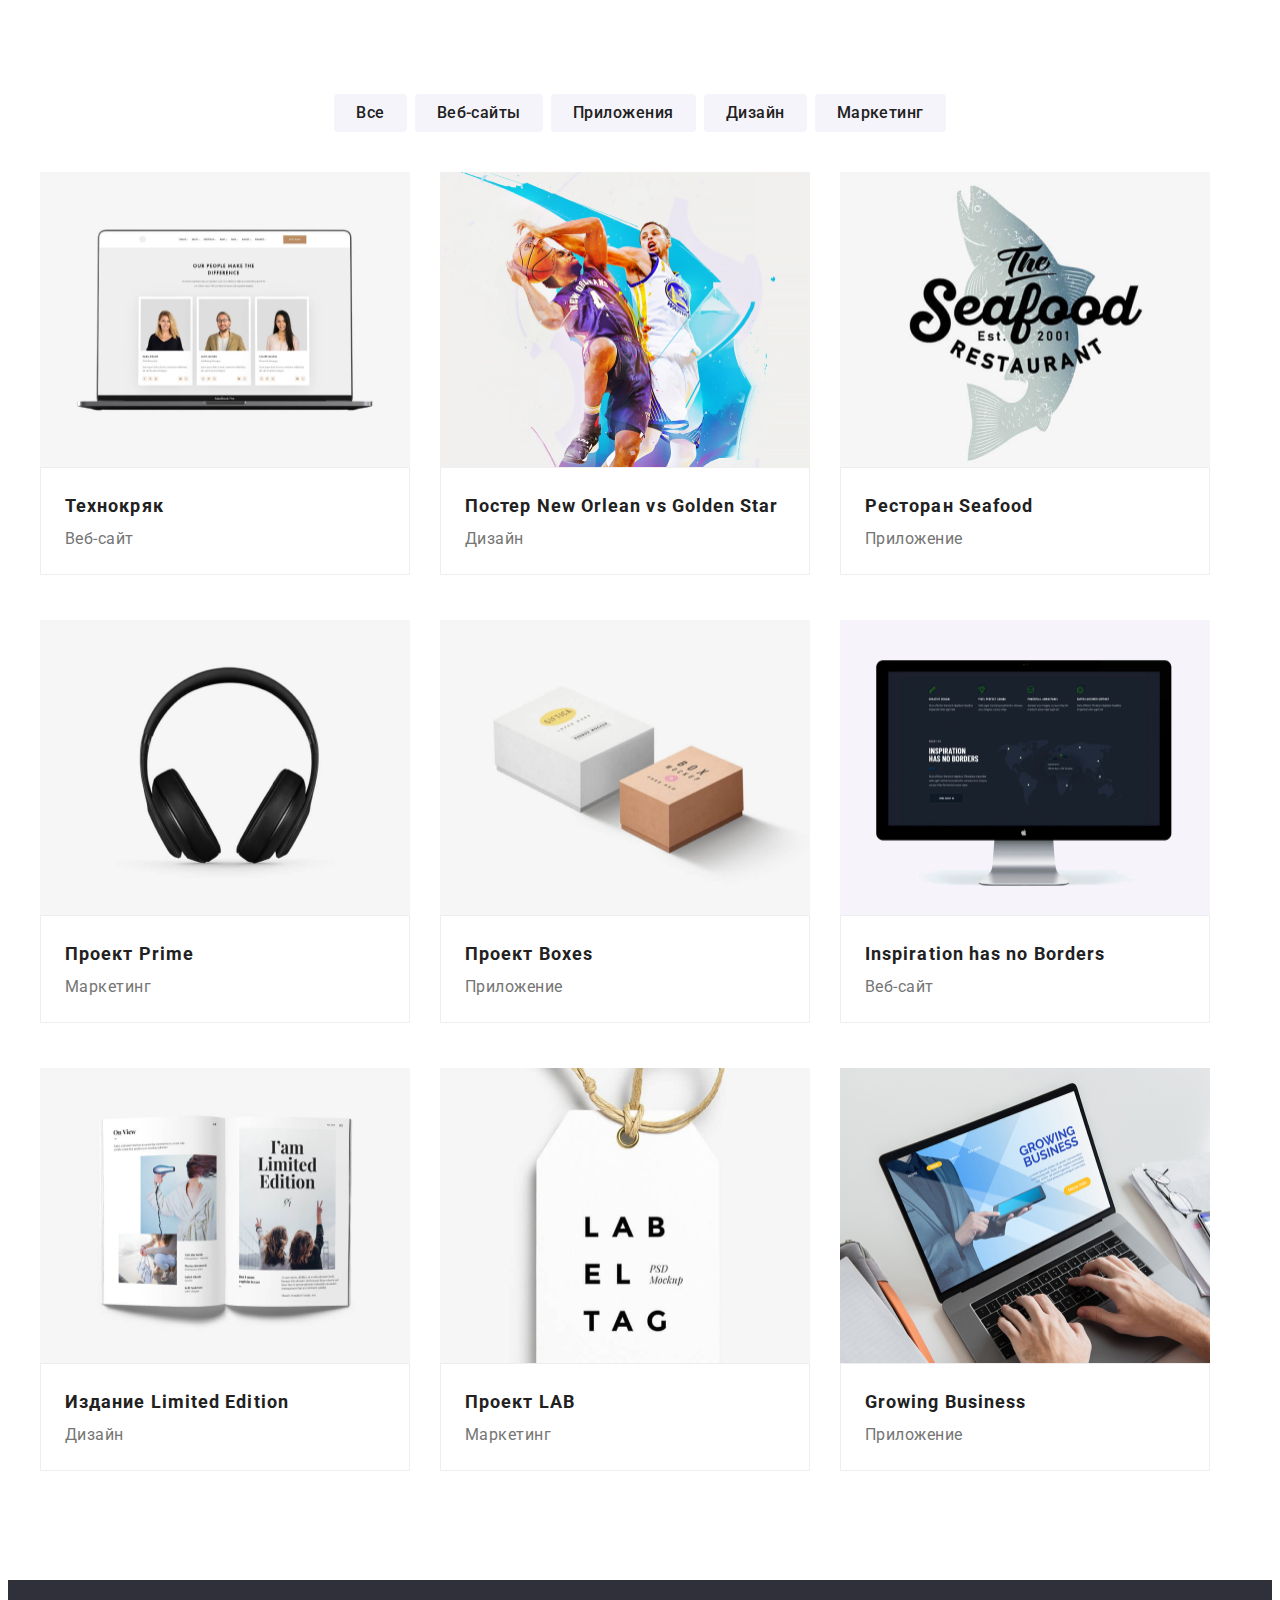
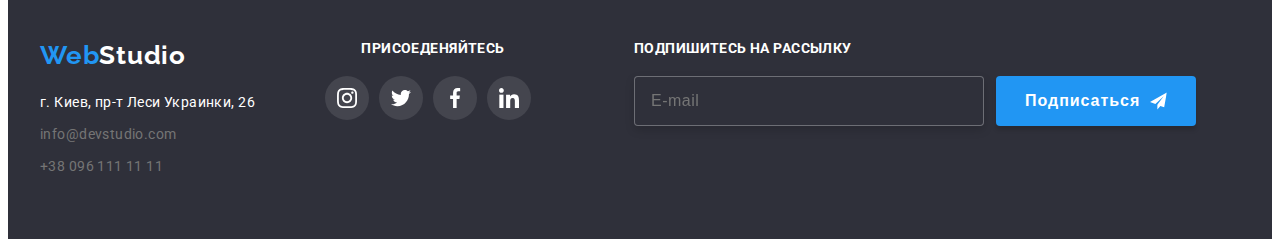
==== commit 4eda778d: "Адапатция POrtfolio-exampl" ====
--- a/portfolio.html
+++ b/portfolio.html
@@ -76,14 +76,14 @@
             </div>
         </section>
 
-        <!-- <section class="portfolio section">
+        <section class="portfolio">
                 <div class="container">
 
                     <ul class="example-list list">
                         <li class="example-item wrapper">
                             <a class="link" href="#">
                                 <div class="list--item-img-wrapper">
-                                    <img src="images/portfolio/potfolioimg(1).png" alt="" width="370" height="294" />
+                                    <img class="portfolio-img" src="images/portfolio/potfolioimg(1).png" alt=""  />
                                     <p class="overlay">
                                         Технокряк это современная площадка распространения коронавируса. Компании
                                         используют
@@ -100,7 +100,7 @@
                         <li class="example-item wrapper">
                             <a class="link" href="#">
                                 <div class="list--item-img-wrapper">
-                                    <img src="images/portfolio/potfolioimg(2).png" alt="" width="370" height="294" />
+                                    <img class="portfolio-img" src="images/portfolio/potfolioimg(2).png" alt=""  />
                                     <p class="overlay">
                                         Технокряк это современная площадка распространения коронавируса. Компании
                                         используют
@@ -117,7 +117,7 @@
                         <li class="example-item wrapper">
                             <a class="link" href="#">
                                 <div class="list--item-img-wrapper">
-                                    <img src="images/portfolio/potfolioimg(3).png" alt="" width="370" height="294" />
+                                    <img class="portfolio-img" src="images/portfolio/potfolioimg(3).png" alt=""  />
                                     <p class="overlay">
                                         Технокряк это современная площадка распространения коронавируса. Компании
                                         используют
@@ -134,7 +134,7 @@
                         <li class="example-item wrapper">
                             <a class="link" href="#">
                                 <div class="list--item-img-wrapper">
-                                    <img src="images/portfolio/potfolioimg(4).png" alt="" width="370" height="294" />
+                                    <img class="portfolio-img" src="images/portfolio/potfolioimg(4).png" alt="" />
                                     <p class="overlay">
                                         Технокряк это современная площадка распространения коронавируса. Компании
                                         используют
@@ -151,7 +151,7 @@
                         <li class="example-item wrapper">
                             <a class="link" href="#">
                                 <div class="list--item-img-wrapper">
-                                    <img src="images/portfolio/potfolioimg(5).png" alt="" width="370" height="294" />
+                                    <img class="portfolio-img" src="images/portfolio/potfolioimg(5).png" alt="" />
                                     <p class="overlay">
                                         Технокряк это современная площадка распространения коронавируса. Компании
                                         используют
@@ -168,7 +168,7 @@
                         <li class="example-item wrapper">
                             <a class="link" href="#">
                                 <div class="list--item-img-wrapper">
-                                    <img src="images/portfolio/potfolioimg(6).png" alt="" width="370" height="294" />
+                                    <img class="portfolio-img" src="images/portfolio/potfolioimg(6).png" />
                                     <p class="overlay">
                                         Технокряк это современная площадка распространения коронавируса. Компании
                                         используют
@@ -185,7 +185,7 @@
                         <li class="example-item">
                             <a class="link" href="#">
                                 <div class="list--item-img-wrapper">
-                                    <img src="images/portfolio/potfolioimg(7).png" alt="" width="370" height="294" />
+                                    <img class="portfolio-img" src="images/portfolio/potfolioimg(7).png" alt=""  />
                                     <p class="overlay">
                                         Технокряк это современная площадка распространения коронавируса. Компании
                                         используют
@@ -202,7 +202,7 @@
                         <li class="example-item">
                             <a class="link" href="#">
                                 <div class="list--item-img-wrapper">
-                                    <img src="images/portfolio/potfolioimg(8).png" alt="" width="370" height="294" />
+                                    <img class="portfolio-img" src="images/portfolio/potfolioimg(8).png" alt="" />
                                     <p class="overlay">
                                         Технокряк это современная площадка распространения коронавируса. Компании
                                         используют
@@ -219,7 +219,7 @@
                         <li class="example-item">
                             <a class="link" href="#">
                                 <div class="list--item-img-wrapper">
-                                    <img src="images/portfolio/potfolioimg(9).png" alt="" width="370" height="294" />
+                                    <img class="portfolio-img" src="images/portfolio/potfolioimg(9).png" alt=""  />
                                     <p class="overlay">
                                         Технокряк это современная площадка распространения коронавируса. Компании
                                         используют
@@ -234,11 +234,10 @@
                         </li>
                     </ul>
                 </div>
-        </div>
-            </section> -->
+            </section>
     </main>
 
-    <!-- <footer class="footer footer-section">
+    <footer class="footer footer-section">
     <div class="container footer-container">
 
       <div class="footer-tablet-container">
@@ -312,7 +311,7 @@
         </form>
       </div>
     </div>
-  </footer> -->
+  </footer>
 
 </body>
 
--- a/css/portfolio.min.css
+++ b/css/portfolio.min.css
@@ -1,2 +1,2 @@
-.visually-hidden{position:absolute !important;clip:rect(1px 1px 1px 1px);clip:rect(1px, 1px, 1px, 1px);padding:0 !important;border:0 !important;height:1px !important;width:1px !important;overflow:hidden}:root{--main-font: "Roboto", sans-serif;--secondary-font: "Raleway", sans-serif;--accent-color-white: #ffffff;--accent-color-black: #212121;--accent-color-blue: #2196f3;--accent-color-grey: #757575}body{font-family:var(--main-font)}.address{font-style:normal}.list{list-style:none}.link{text-decoration:none}h1,h2,h3,h4,h5,h6{margin:0}ul,ol{margin:0;padding:0}p{margin:0}img{display:block}.container{width:100%;padding:0 15px}@media screen and (min-width: 480px){.container{max-width:480px;margin:0 auto}}@media screen and (min-width: 768px){.container{max-width:768px;padding:0 15px}}@media screen and (min-width: 1200px){.container{max-width:1200px;padding:0 15px}}@media screen and (min-width: 480px){.section{padding:60px 0}}@media screen and (min-width: 768px){.section{padding:60px 0}}@media screen and (min-width: 1200px){.section{padding:94px 0}}.header{padding-top:25px;padding-bottom:25px;border:1px solid #ececec}.header .container{display:flex;align-items:center}.header .logo{margin-right:93px}.header .address{margin-left:auto}.navigation{display:flex;align-items:center}.navigation-list{display:flex}.navigation-list .activ{color:var(--accent-color-blue)}.contact-info:not(:first-child){margin-left:50px}.contact-info:hover,.contact-info:focus{color:var(--accent-color-blue)}.logo{font-family:var(--secondary-font);font-weight:bold;font-size:26px;line-height:1.192;letter-spacing:0.03em;color:var(--accent-color-black)}.logo-item{color:var(--accent-color-blue)}.navigation-list-item:not(:last-child){margin-right:50px}.navigation-list-link{font-weight:500;font-size:14px;line-height:1.142;letter-spacing:0.02em;color:var(--accent-color-black);transition:color 250ms cubic-bezier(0.4, 0, 0.2, 1)}.navigation-list-link:hover,.navigation-list-link:focus{color:var(--accent-color-blue)}.navigation-list-link{position:relative}.navigation-list-link-activ::after{content:"";position:absolute;bottom:-32px;left:0;display:block;width:100%;height:4px;background:var(--accent-color-blue);border-radius:2px}.contact-info{font-weight:500;font-size:14px;line-height:1.142;letter-spacing:0.02em;color:var(--accent-color-grey);display:flex;align-items:center;transition:fill 250ms cubic-bezier(0.4, 0, 0.2, 1)}.contact-info:hover,.contact-info:focus{fill:var(--accent-color-blue)}.contact-info:hover .contact-icon,.contact-info:focus .contact-icon{fill:var(--accent-color-blue)}.address{display:flex}.contact-info-item:not(:first-child){margin-left:30px}.contact-icon{width:15px;height:15px;margin-right:10px;fill:#757575}.footer{background-color:#2f303a;display:flex}.footer-section{padding-top:60px;padding-bottom:60px}.footer-list{margin-top:20px}.logo-item-white{color:var(--accent-color-white)}.footer-list-item:not(:last-child){margin-bottom:8px}.footer-address{color:var(--accent-color-white)}.footer-list-link{font-weight:normal;font-size:14px;line-height:1.714;letter-spacing:0.03em;color:var(--accent-color-grey)}@media screen and (min-width: 480px) and (max-width: 767px){.footer-social-container{padding-top:60px;padding-bottom:60px}.footer{text-align:center}}.footer-social-text,.footer-form-text{font-weight:bold;font-size:14px;line-height:1.142;text-align:center;letter-spacing:0.03em;text-transform:uppercase;color:#ffffff;margin-bottom:20px}.footer-social-list{display:flex;align-items:center;justify-content:center}.footer-social-list-link{display:flex;justify-content:center;align-items:center;width:44px;height:44px;border-radius:50%;background-color:rgba(255,255,255,0.1);margin-right:10px}.footer-social-list-icon{width:20px;height:20px;fill:var(--accent-color-white)}.footer-form-btn{width:200px;height:50px;background:#2196f3;box-shadow:0px 4px 4px rgba(0,0,0,0.15);border-radius:4px;font-weight:bold;font-size:16px;line-height:30px;display:flex;align-items:center;text-align:center;letter-spacing:0.06em;color:#ffffff;padding:10px 29px;border:0;cursor:pointer}.footer-icon-btn{width:30px;height:30px;fill:var(--accent-color-white);padding-left:10px}.footer-form-input{width:450px;height:50px;font-size:16px;line-height:1.875;letter-spacing:0.03em;color:rgba(255,255,255,0.6);padding-left:16px;background:#2f303a;border:1px solid rgba(255,255,255,0.3);box-sizing:border-box;filter:drop-shadow(0px 4px 4px rgba(0,0,0,0.15));border-radius:4px}@media screen and (min-width: 480px) and (max-width: 1199px){.footer-form-wrapper{display:flex;flex-direction:column;align-items:center}.footer-form-btn{margin-top:20px}}@media screen and (min-width: 768px) and (max-width: 1199px){.footer-tablet-container{display:flex;justify-content:center;margin-bottom:60px}.footer-address-container{margin-right:165px}}@media screen and (min-width: 1200px){.footer-list{margin-right:70px}.footer-container{display:flex}.footer-tablet-container{display:flex;justify-content:center}.footer-form-wrapper{display:flex}.footer-form{margin-left:93px}.footer-form-input{width:350px;margin-right:12px}.footer-form-text{text-align:left}.footer-social-list-link{transition:background-color 250ms cubic-bezier(0.4, 0, 0.2, 1)}.footer-social-list-link:hover,.footer-social-list-link:focus{background-color:var(--accent-color-blue)}}.section-portfolio-btn{margin-bottom:0;margin-top:60px}.portfolio-list{display:flex;flex-wrap:wrap}.portfolio-list-item:not(:last-child){margin-right:8px}.portfolio-list-item:nth-last-child(5){margin-bottom:15px}.portfolio-list-btn{font-family:"Roboto", sans-serif;font-weight:500;font-size:16px;line-height:1.625;text-align:center;letter-spacing:0.03em;color:var(--accent-color-black);border-radius:4px;background-color:#f5f4fa;border:0;cursor:pointer;padding:6px 22px;transition:color,background-color 250ms cubic-bezier(0.4, 0, 0.2, 1)}.portfolio-list-btn:hover,.portfolio-list-btn:focus{color:var(--accent-color-white);background-color:var(--accent-color-blue);box-shadow:0px 3px 1px rgba(0,0,0,0.1),0px 1px 2px rgba(0,0,0,0.08),0px 2px 2px rgba(0,0,0,0.12)}@media screen and (min-width: 768px){.portfolio-list{display:flex;justify-content:center}}.example-list{display:flex;flex-wrap:wrap;justify-content:space-between}.example-title{font-weight:bold;font-size:18px;line-height:2;letter-spacing:0.06em;color:var(--accent-color-black)}.example-text{font-weight:normal;font-size:16px;line-height:1.875;letter-spacing:0.03em;color:var(--accent-color-grey)}.example-list-wrapper{padding:20px 24px;border:1px solid #eeeeee}.list--item-img-wrapper{position:relative;overflow:hidden}.overlay{position:absolute;top:0;left:0;width:100%;height:100%;color:var(--accent-color-white);padding:10px;font-size:18px;line-height:28px;letter-spacing:0.03em;background-color:rgba(33,150,243,0.9);padding:63px 24px;transform:translateY(100%);transition:transform 250ms cubic-bezier(0.4, 0, 0.2, 1)}.example-item:hover .overlay{transform:translateY(0%)}.wrapper{margin-bottom:30px}.example-item:hover,.example-item:focus{box-shadow:0px 1px 1px rgba(0,0,0,0.12),0px 4px 4px rgba(0,0,0,0.06),1px 4px 6px rgba(0,0,0,0.16)}
+.visually-hidden{position:absolute !important;clip:rect(1px 1px 1px 1px);clip:rect(1px, 1px, 1px, 1px);padding:0 !important;border:0 !important;height:1px !important;width:1px !important;overflow:hidden}:root{--main-font: "Roboto", sans-serif;--secondary-font: "Raleway", sans-serif;--accent-color-white: #ffffff;--accent-color-black: #212121;--accent-color-blue: #2196f3;--accent-color-grey: #757575}body{font-family:var(--main-font)}.address{font-style:normal}.list{list-style:none}.link{text-decoration:none}h1,h2,h3,h4,h5,h6{margin:0}ul,ol{margin:0;padding:0}p{margin:0}img{display:block}.container{width:100%;padding:0 15px}@media screen and (min-width: 480px){.container{max-width:480px;margin:0 auto}}@media screen and (min-width: 768px){.container{max-width:768px;padding:0 15px}}@media screen and (min-width: 1200px){.container{max-width:1200px;padding:0 15px}}@media screen and (min-width: 480px){.section{padding:60px 0}}@media screen and (min-width: 768px){.section{padding:60px 0}}@media screen and (min-width: 1200px){.section{padding:94px 0}}.header{padding-top:25px;padding-bottom:25px;border:1px solid #ececec}.header .container{display:flex;align-items:center}.header .logo{margin-right:93px}.header .address{margin-left:auto}.navigation{display:flex;align-items:center}.navigation-list{display:flex}.navigation-list .activ{color:var(--accent-color-blue)}.contact-info:not(:first-child){margin-left:50px}.contact-info:hover,.contact-info:focus{color:var(--accent-color-blue)}.logo{font-family:var(--secondary-font);font-weight:bold;font-size:26px;line-height:1.192;letter-spacing:0.03em;color:var(--accent-color-black)}.logo-item{color:var(--accent-color-blue)}.navigation-list-item:not(:last-child){margin-right:50px}.navigation-list-link{font-weight:500;font-size:14px;line-height:1.142;letter-spacing:0.02em;color:var(--accent-color-black);transition:color 250ms cubic-bezier(0.4, 0, 0.2, 1)}.navigation-list-link:hover,.navigation-list-link:focus{color:var(--accent-color-blue)}.navigation-list-link{position:relative}.navigation-list-link-activ::after{content:"";position:absolute;bottom:-32px;left:0;display:block;width:100%;height:4px;background:var(--accent-color-blue);border-radius:2px}.contact-info{font-weight:500;font-size:14px;line-height:1.142;letter-spacing:0.02em;color:var(--accent-color-grey);display:flex;align-items:center;transition:fill 250ms cubic-bezier(0.4, 0, 0.2, 1)}.contact-info:hover,.contact-info:focus{fill:var(--accent-color-blue)}.contact-info:hover .contact-icon,.contact-info:focus .contact-icon{fill:var(--accent-color-blue)}.address{display:flex}.contact-info-item:not(:first-child){margin-left:30px}.contact-icon{width:15px;height:15px;margin-right:10px;fill:#757575}.footer{background-color:#2f303a;display:flex}.footer-section{padding-top:60px;padding-bottom:60px}.footer-list{margin-top:20px}.logo-item-white{color:var(--accent-color-white)}.footer-list-item:not(:last-child){margin-bottom:8px}.footer-address{color:var(--accent-color-white)}.footer-list-link{font-weight:normal;font-size:14px;line-height:1.714;letter-spacing:0.03em;color:var(--accent-color-grey)}@media screen and (min-width: 480px) and (max-width: 767px){.footer-social-container{padding-top:60px;padding-bottom:60px}.footer{text-align:center}}.footer-social-text,.footer-form-text{font-weight:bold;font-size:14px;line-height:1.142;text-align:center;letter-spacing:0.03em;text-transform:uppercase;color:#ffffff;margin-bottom:20px}.footer-social-list{display:flex;align-items:center;justify-content:center}.footer-social-list-link{display:flex;justify-content:center;align-items:center;width:44px;height:44px;border-radius:50%;background-color:rgba(255,255,255,0.1);margin-right:10px}.footer-social-list-icon{width:20px;height:20px;fill:var(--accent-color-white)}.footer-form-btn{width:200px;height:50px;background:#2196f3;box-shadow:0px 4px 4px rgba(0,0,0,0.15);border-radius:4px;font-weight:bold;font-size:16px;line-height:30px;display:flex;align-items:center;text-align:center;letter-spacing:0.06em;color:#ffffff;padding:10px 29px;border:0;cursor:pointer}.footer-icon-btn{width:30px;height:30px;fill:var(--accent-color-white);padding-left:10px}.footer-form-input{width:450px;height:50px;font-size:16px;line-height:1.875;letter-spacing:0.03em;color:rgba(255,255,255,0.6);padding-left:16px;background:#2f303a;border:1px solid rgba(255,255,255,0.3);box-sizing:border-box;filter:drop-shadow(0px 4px 4px rgba(0,0,0,0.15));border-radius:4px}@media screen and (min-width: 480px) and (max-width: 1199px){.footer-form-wrapper{display:flex;flex-direction:column;align-items:center}.footer-form-btn{margin-top:20px}}@media screen and (min-width: 768px) and (max-width: 1199px){.footer-tablet-container{display:flex;justify-content:center;margin-bottom:60px}.footer-address-container{margin-right:165px}}@media screen and (min-width: 1200px){.footer-list{margin-right:70px}.footer-container{display:flex}.footer-tablet-container{display:flex;justify-content:center}.footer-form-wrapper{display:flex}.footer-form{margin-left:93px}.footer-form-input{width:350px;margin-right:12px}.footer-form-text{text-align:left}.footer-social-list-link{transition:background-color 250ms cubic-bezier(0.4, 0, 0.2, 1)}.footer-social-list-link:hover,.footer-social-list-link:focus{background-color:var(--accent-color-blue)}}.section-portfolio-btn{margin-bottom:0;margin-top:60px}.portfolio-list{display:flex;flex-wrap:wrap}.portfolio-list-item:not(:last-child){margin-right:8px}@media screen and (min-width: 480px) and (max-width: 767px){.portfolio-list-item:nth-last-child(5){margin-bottom:15px}}.portfolio-list-btn{font-family:"Roboto", sans-serif;font-weight:500;font-size:16px;line-height:1.625;text-align:center;letter-spacing:0.03em;color:var(--accent-color-black);border-radius:4px;background-color:#f5f4fa;border:0;cursor:pointer;padding:6px 22px;transition:color,background-color 250ms cubic-bezier(0.4, 0, 0.2, 1)}.portfolio-list-btn:hover,.portfolio-list-btn:focus{color:var(--accent-color-white);background-color:var(--accent-color-blue);box-shadow:0px 3px 1px rgba(0,0,0,0.1),0px 1px 2px rgba(0,0,0,0.08),0px 2px 2px rgba(0,0,0,0.12)}@media screen and (min-width: 768px){.portfolio-list{display:flex;justify-content:center}}@media screen and (min-width: 1200px){.section-portfolio-btn{margin-bottom:0;margin-top:94px}}.portfolio{padding-top:40px;padding-bottom:60px}.portfolio-img{width:100%;height:295px}.example-item:not(:last-child){margin-bottom:30px}.example-title{font-weight:bold;font-size:18px;line-height:2;letter-spacing:0.06em;color:var(--accent-color-black)}.example-text{font-weight:normal;font-size:16px;line-height:1.875;letter-spacing:0.03em;color:var(--accent-color-grey)}.example-list-wrapper{padding:20px 24px;border:1px solid #eeeeee}.list--item-img-wrapper{position:relative;overflow:hidden}.overlay{position:absolute;top:0;left:0;width:100%;height:100%;color:var(--accent-color-white);padding:10px;font-size:18px;line-height:28px;letter-spacing:0.03em;background-color:rgba(33,150,243,0.9);padding:77px 24px;transform:translateY(100%);transition:transform 250ms cubic-bezier(0.4, 0, 0.2, 1)}.example-item:hover .overlay{transform:translateY(0%)}.example-item:hover,.example-item:focus{box-shadow:0px 1px 1px rgba(0,0,0,0.12),0px 4px 4px rgba(0,0,0,0.06),1px 4px 6px rgba(0,0,0,0.16)}@media screen and (min-width: 768px){.example-list{display:flex;flex-wrap:wrap;margin:-15px}.example-item{flex-basis:calc(100% / 2 - 15%);margin:15px}.portfolio-img{width:354px;height:295px}.overlay{padding:44px 24px}}@media screen and (min-width: 1200px){.example-item{flex-basis:calc(100% / 3 - 15%)}.portfolio-img{width:370px;height:295px}.overlay{padding:63px 24px}.portfolio{padding-top:40px;padding-bottom:94px}}
 /*# sourceMappingURL=portfolio.min.css.map */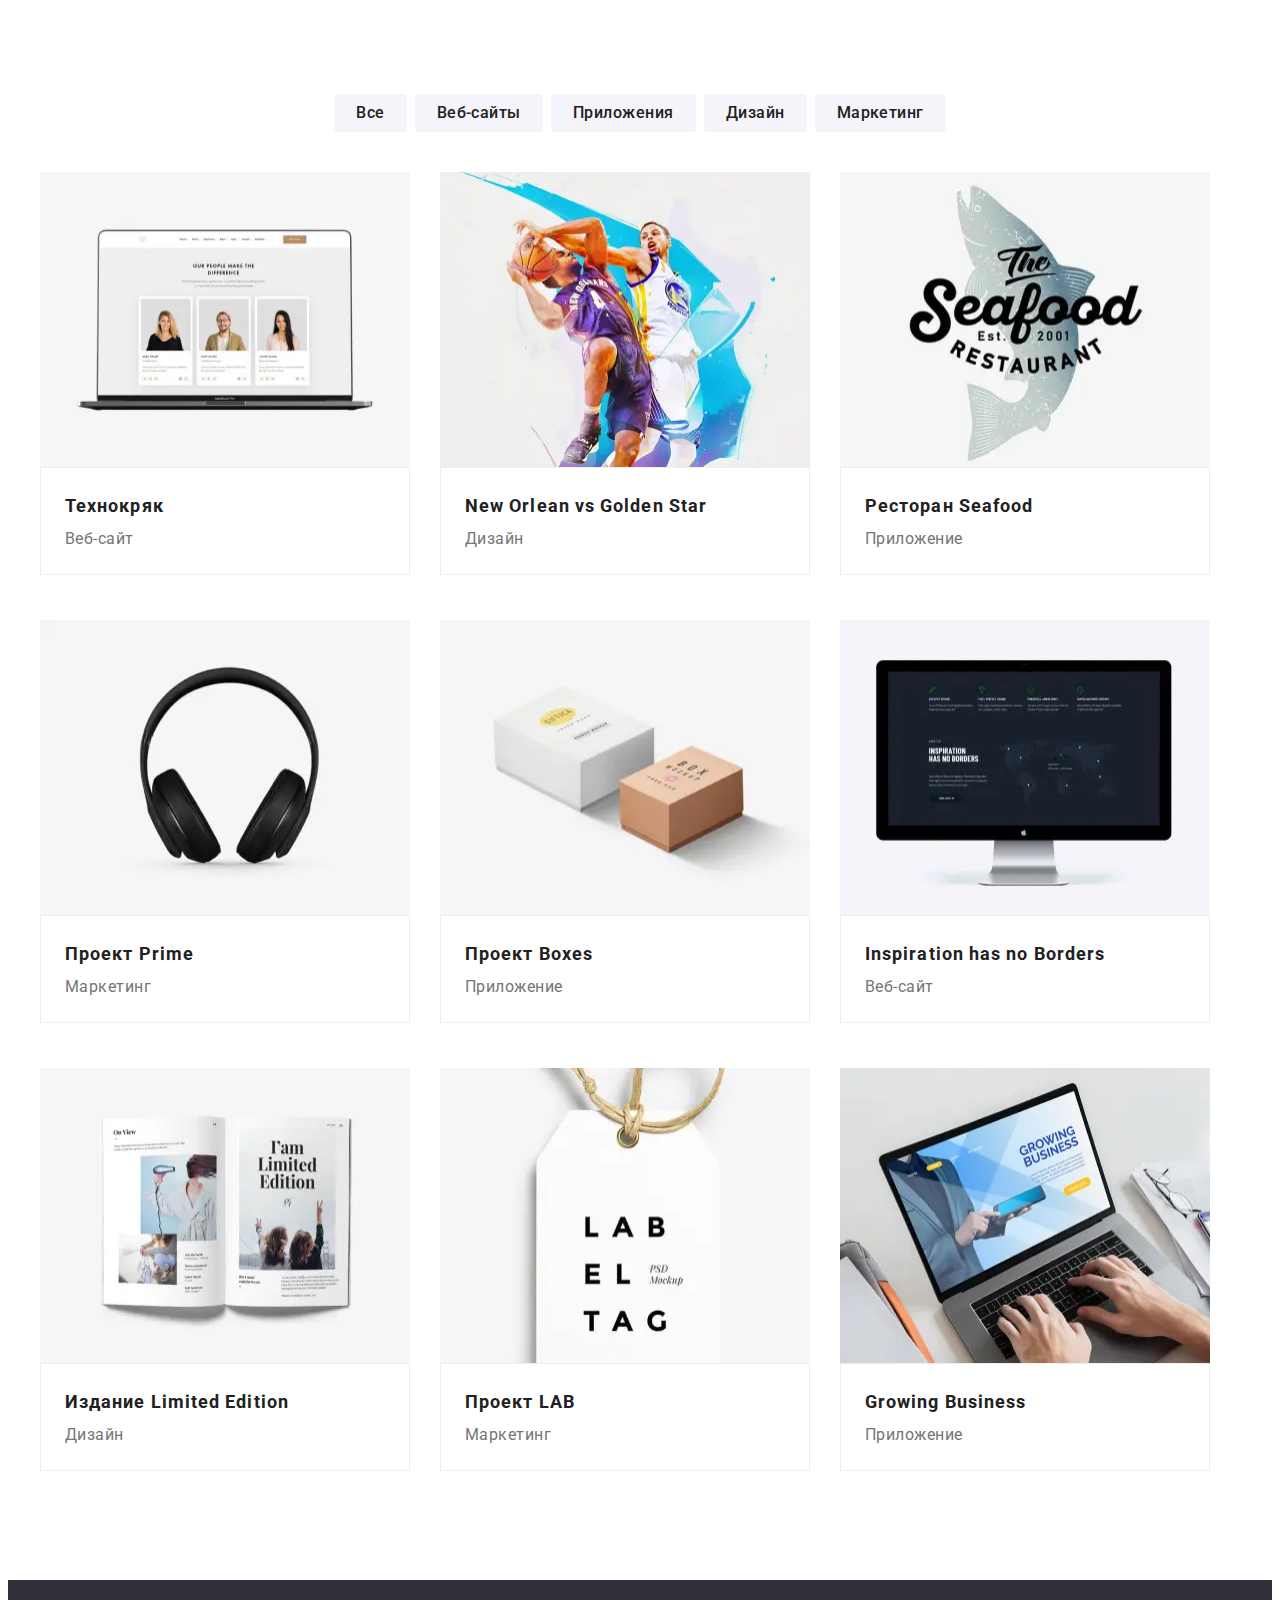
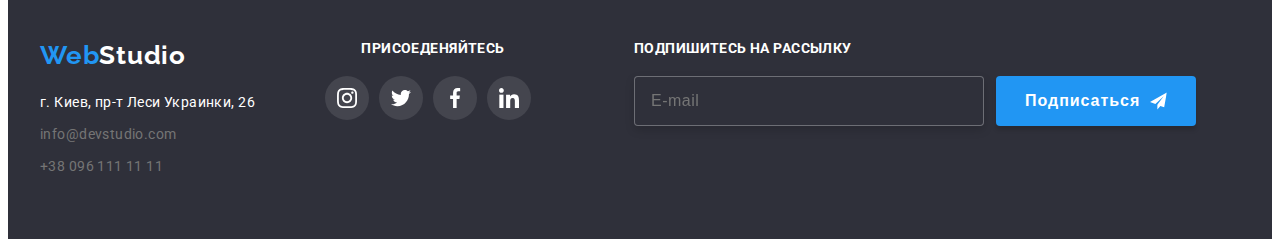
==== commit d63608d3: "add IMG Portfolio" ====
--- a/portfolio.html
+++ b/portfolio.html
@@ -78,12 +78,33 @@
 
         <section class="portfolio">
                 <div class="container">
-
                     <ul class="example-list list">
                         <li class="example-item wrapper">
                             <a class="link" href="#">
                                 <div class="list--item-img-wrapper">
-                                    <img class="portfolio-img" src="images/portfolio/potfolioimg(1).png" alt=""  />
+
+                                    <picture class="portfolio-list-picture">
+                                        <source
+                                        srcset="./images/portfolio/img11.webp 1x, ./images/portfolio/img11-d2x.webp 2x "
+                                        media="(min-width: 1200px)" type="image/webp">
+                                        <source
+                                        srcset="./images/portfolio/img11.jpg 1x, ./images/portfolio/img11-d2x.jpg 2x "
+                                        media="(min-width: 1200px)">
+                                        <source
+                                        srcset="./images/portfolio//img11-t1x.webp 1x, ./images/portfolio/img11-t2x.webp  2x "
+                                        media="(min-width: 768px)" type="image/webp">
+                                        <source
+                                        srcset="./images/portfolio/img11-t1x.jpg 1x, ./images/portfolio/img11-t2x.jpg  2x "
+                                        media="(min-width: 768px)">
+                                        <source
+                                        srcset="./images/portfolio/img11-1х.webp 1x, ./images/portfolio/img11-2х.webp 2x "
+                                        media="(min-width: 480px)" type="image/webp">
+                                        <source
+                                        srcset="./images/portfolio/img11-1х.jpg 1x, ./images/portfolio/img11-2х.jpg 2x "
+                                        media="(min-width: 480px)">
+                                        <img class="portfolio-img" src="./images/portfolio/img11.jpg" alt="Технокряк" />
+                                      </picture>
+
                                     <p class="overlay">
                                         Технокряк это современная площадка распространения коронавируса. Компании
                                         используют
@@ -100,15 +121,37 @@
                         <li class="example-item wrapper">
                             <a class="link" href="#">
                                 <div class="list--item-img-wrapper">
-                                    <img class="portfolio-img" src="images/portfolio/potfolioimg(2).png" alt=""  />
-                                    <p class="overlay">
-                                        Технокряк это современная площадка распространения коронавируса. Компании
-                                        используют
-                                        эту платформу для цифрового шпионажа и атак на защищённые сервера конкурентов.
-                                    </p>
-                                </div>
-                                <div class="example-list-wrapper">
-                                    <h3 class="example-title">Постер New Orlean vs Golden Star</h3>
+
+                                    <picture class="portfolio-list-picture">
+                                        <source
+                                        srcset="./images/portfolio/img22.webp 1x, ./images/portfolio/img22-d2x.webp 2x "
+                                        media="(min-width: 1200px)" type="image/webp">
+                                        <source
+                                        srcset="./images/portfolio/img22.jpg 1x, ./images/portfolio/img22-d2x.jpg 2x "
+                                        media="(min-width: 1200px)">
+                                        <source
+                                        srcset="./images/portfolio//img22-t1x.webp 1x, ./images/portfolio/img22-t2x.webp  2x "
+                                        media="(min-width: 768px)" type="image/webp">
+                                        <source
+                                        srcset="./images/portfolio/img22-t1x.jpg 1x, ./images/portfolio/img22-t2x.jpg  2x "
+                                        media="(min-width: 768px)">
+                                        <source
+                                        srcset="./images/portfolio/img22-1х.webp 1x, ./images/portfolio/img22-2х.webp 2x "
+                                        media="(min-width: 480px)" type="image/webp">
+                                        <source
+                                        srcset="./images/portfolio/img22-1х.jpg 1x, ./images/portfolio/img22-2х.jpg 2x "
+                                        media="(min-width: 480px)">
+                                        <img class="portfolio-img" src="./images/portfolio/img22.jpg" alt="New Orlean vs Golden Star" />
+                                      </picture>
+
+                                    <p class="overlay">
+                                        Технокряк это современная площадка распространения коронавируса. Компании
+                                        используют
+                                        эту платформу для цифрового шпионажа и атак на защищённые сервера конкурентов.
+                                    </p>
+                                </div>
+                                <div class="example-list-wrapper">
+                                    <h3 class="example-title">New Orlean vs Golden Star</h3>
                                     <p class="example-text">Дизайн</p>
                                 </div>
                             </a>
@@ -117,7 +160,29 @@
                         <li class="example-item wrapper">
                             <a class="link" href="#">
                                 <div class="list--item-img-wrapper">
-                                    <img class="portfolio-img" src="images/portfolio/potfolioimg(3).png" alt=""  />
+
+                                    <picture class="portfolio-list-picture">
+                                        <source
+                                        srcset="./images/portfolio/img33.webp 1x, ./images/portfolio/img33-d2x.webp 2x "
+                                        media="(min-width: 1200px)" type="image/webp">
+                                        <source
+                                        srcset="./images/portfolio/img33.jpg 1x, ./images/portfolio/img33-d2x.jpg 2x "
+                                        media="(min-width: 1200px)">
+                                        <source
+                                        srcset="./images/portfolio//img33-t1x.webp 1x, ./images/portfolio/img33-t2x.webp  2x "
+                                        media="(min-width: 768px)" type="image/webp">
+                                        <source
+                                        srcset="./images/portfolio/img33-t1x.jpg 1x, ./images/portfolio/img33-t2x.jpg  2x "
+                                        media="(min-width: 768px)">
+                                        <source
+                                        srcset="./images/portfolio/img33-1х.webp 1x, ./images/portfolio/img33-2х.webp 2x "
+                                        media="(min-width: 480px)" type="image/webp">
+                                        <source
+                                        srcset="./images/portfolio/img33-1х.jpg 1x, ./images/portfolio/img33-2х.jpg 2x "
+                                        media="(min-width: 480px)">
+                                        <img class="portfolio-img" src="./images/portfolio/img33.jpg" alt="Ресторан Seafood" />
+                                      </picture>
+
                                     <p class="overlay">
                                         Технокряк это современная площадка распространения коронавируса. Компании
                                         используют
@@ -134,7 +199,29 @@
                         <li class="example-item wrapper">
                             <a class="link" href="#">
                                 <div class="list--item-img-wrapper">
-                                    <img class="portfolio-img" src="images/portfolio/potfolioimg(4).png" alt="" />
+
+                                    <picture class="portfolio-list-picture">
+                                        <source
+                                        srcset="./images/portfolio/img44.webp 1x, ./images/portfolio/img44-d2x.webp 2x "
+                                        media="(min-width: 1200px)" type="image/webp">
+                                        <source
+                                        srcset="./images/portfolio/img44.jpg 1x, ./images/portfolio/img44-d2x.jpg 2x "
+                                        media="(min-width: 1200px)">
+                                        <source
+                                        srcset="./images/portfolio//img44-t1x.webp 1x, ./images/portfolio//img44-t2x.webp  2x "
+                                        media="(min-width: 768px)" type="image/webp">
+                                        <source
+                                        srcset="./images/portfolio/img44-t1x.jpg 1x, ./images/portfolio/img44-t2x.jpg  2x "
+                                        media="(min-width: 768px)">
+                                        <source
+                                        srcset="./images/portfolio/img44-1х.webp 1x, ./images/portfolio/img44-2х.webp 2x "
+                                        media="(min-width: 480px)" type="image/webp">
+                                        <source
+                                        srcset="./images/portfolio/img44-1х.jpg 1x, ./images/portfolio/img44-2х.jpg 2x "
+                                        media="(min-width: 480px)">
+                                        <img class="portfolio-img" src="./images/portfolio/img44.jpg" alt="Проект Prime" />
+                                      </picture>
+
                                     <p class="overlay">
                                         Технокряк это современная площадка распространения коронавируса. Компании
                                         используют
@@ -151,7 +238,29 @@
                         <li class="example-item wrapper">
                             <a class="link" href="#">
                                 <div class="list--item-img-wrapper">
-                                    <img class="portfolio-img" src="images/portfolio/potfolioimg(5).png" alt="" />
+
+                                    <picture class="portfolio-list-picture">
+                                        <source
+                                        srcset="./images/portfolio/img55.webp 1x, ./images/portfolio/img55-d2x.webp 2x "
+                                        media="(min-width: 1200px)" type="image/webp">
+                                        <source
+                                        srcset="./images/portfolio/img55.jpg 1x, ./images/portfolio/img55-d2x.jpg 2x "
+                                        media="(min-width: 1200px)">
+                                        <source
+                                        srcset="./images/portfolio//img55-t1x.webp 1x, ./images/portfolio/img55-t2x.webp  2x "
+                                        media="(min-width: 768px)" type="image/webp">
+                                        <source
+                                        srcset="./images/portfolio/img55-t1x.jpg 1x, ./images/portfolio/img55-t2x.jpg  2x "
+                                        media="(min-width: 768px)">
+                                        <source
+                                        srcset="./images/portfolio/img55-1х.webp 1x, ./images/portfolio/img55-2х.webp 2x "
+                                        media="(min-width: 480px)" type="image/webp">
+                                        <source
+                                        srcset="./images/portfolio/img55-1х.jpg 1x, ./images/portfolio/img55-2х.jpg 2x "
+                                        media="(min-width: 480px)">
+                                        <img class="portfolio-img" src="./images/portfolio/img55.jpg" alt="Проект Boxes" />
+                                      </picture>
+
                                     <p class="overlay">
                                         Технокряк это современная площадка распространения коронавируса. Компании
                                         используют
@@ -168,7 +277,29 @@
                         <li class="example-item wrapper">
                             <a class="link" href="#">
                                 <div class="list--item-img-wrapper">
-                                    <img class="portfolio-img" src="images/portfolio/potfolioimg(6).png" />
+
+                                    <picture class="portfolio-list-picture">
+                                        <source
+                                        srcset="./images/portfolio/img66.webp 1x, ./images/portfolio/img66-d2x.webp 2x "
+                                        media="(min-width: 1200px)" type="image/webp">
+                                        <source
+                                        srcset="./images/portfolio/img66.jpg 1x, ./images/portfolio/img66-d2x.jpg 2x "
+                                        media="(min-width: 1200px)">
+                                        <source
+                                        srcset="./images/portfolio//img66-t1x.webp 1x, ./images/portfolio/img66-t2x.webp  2x "
+                                        media="(min-width: 768px)" type="image/webp">
+                                        <source
+                                        srcset="./images/portfolio/img66-t1x.jpg 1x, ./images/portfolio/img66-t2x.jpg  2x "
+                                        media="(min-width: 768px)">
+                                        <source
+                                        srcset="./images/portfolio/img66-1х.webp 1x, ./images/portfolio/img66-2х.webp 2x "
+                                        media="(min-width: 480px)" type="image/webp">
+                                        <source
+                                        srcset="./images/portfolio/img66-1х.jpg 1x, ./images/portfolio/img66-2х.jpg 2x "
+                                        media="(min-width: 480px)">
+                                        <img class="portfolio-img" src="./images/portfolio/img66.jpg" alt="Inspiration has no Borders" />
+                                      </picture>
+
                                     <p class="overlay">
                                         Технокряк это современная площадка распространения коронавируса. Компании
                                         используют
@@ -185,7 +316,29 @@
                         <li class="example-item">
                             <a class="link" href="#">
                                 <div class="list--item-img-wrapper">
-                                    <img class="portfolio-img" src="images/portfolio/potfolioimg(7).png" alt=""  />
+
+                                    <picture class="portfolio-list-picture">
+                                        <source
+                                        srcset="./images/portfolio/img77.webp 1x, ./images/portfolio/img77-d2x.webp 2x "
+                                        media="(min-width: 1200px)" type="image/webp">
+                                        <source
+                                        srcset="./images/portfolio/img77.jpg 1x, ./images/portfolio/img77-d2x.jpg 2x "
+                                        media="(min-width: 1200px)">
+                                        <source
+                                        srcset="./images/portfolio//img77-t1x.webp 1x, ./images/portfolio/img77-t2x.webp  2x "
+                                        media="(min-width: 768px)" type="image/webp">
+                                        <source
+                                        srcset="./images/portfolio/img77-t1x.jpg 1x, ./images/portfolio/img77-t2x.jpg  2x "
+                                        media="(min-width: 768px)">
+                                        <source
+                                        srcset="./images/portfolio/img77-1х.webp 1x, ./images/portfolio/img77-2х.webp 2x "
+                                        media="(min-width: 480px)" type="image/webp">
+                                        <source
+                                        srcset="./images/portfolio/img77-1х.jpg 1x, ./images/portfolio/img77-2х.jpg 2x "
+                                        media="(min-width: 480px)">
+                                        <img class="portfolio-img" src="./images/portfolio/img77.jpg" alt="Издание Limited Edition" />
+                                    </picture>
+
                                     <p class="overlay">
                                         Технокряк это современная площадка распространения коронавируса. Компании
                                         используют
@@ -202,7 +355,29 @@
                         <li class="example-item">
                             <a class="link" href="#">
                                 <div class="list--item-img-wrapper">
-                                    <img class="portfolio-img" src="images/portfolio/potfolioimg(8).png" alt="" />
+
+                                    <picture class="portfolio-list-picture">
+                                        <source
+                                        srcset="./images/portfolio/img88.webp 1x, ./images/portfolio/img88-d2x.webp 2x "
+                                        media="(min-width: 1200px)" type="image/webp">
+                                        <source
+                                        srcset="./images/portfolio/img88.jpg 1x, ./images/portfolio/img88-d2x.jpg 2x "
+                                        media="(min-width: 1200px)">
+                                        <source
+                                        srcset="./images/portfolio//img88-t1x.webp 1x, ./images/portfolio/img88-t2x.webp  2x "
+                                        media="(min-width: 768px)" type="image/webp">
+                                        <source
+                                        srcset="./images/portfolio/img88-t1x.jpg 1x, ./images/portfolio/img88-t2x.jpg  2x "
+                                        media="(min-width: 768px)">
+                                        <source
+                                        srcset="./images/portfolio/img88-1х.webp 1x, ./images/portfolio/img88-2х.webp 2x "
+                                        media="(min-width: 480px)" type="image/webp">
+                                        <source
+                                        srcset="./images/portfolio/img88-1х.jpg 1x, ./images/portfolio/img88-2х.jpg 2x "
+                                        media="(min-width: 480px)">
+                                        <img class="portfolio-img" src="./images/portfolio/img88.jpg" alt="Проект LAB" />
+                                    </picture>
+
                                     <p class="overlay">
                                         Технокряк это современная площадка распространения коронавируса. Компании
                                         используют
@@ -219,7 +394,29 @@
                         <li class="example-item">
                             <a class="link" href="#">
                                 <div class="list--item-img-wrapper">
-                                    <img class="portfolio-img" src="images/portfolio/potfolioimg(9).png" alt=""  />
+
+                                    <picture class="portfolio-list-picture">
+                                        <source
+                                        srcset="./images/portfolio/img99.webp 1x, ./images/portfolio/img99-d2x.webp 2x "
+                                        media="(min-width: 1200px)" type="image/webp">
+                                        <source
+                                        srcset="./images/portfolio/img99.jpg 1x, ./images/portfolio/img99-d2x.jpg 2x "
+                                        media="(min-width: 1200px)">
+                                        <source
+                                        srcset="./images/portfolio//img99-t1x.webp 1x, ./images/portfolio/img99-t2x.webp  2x "
+                                        media="(min-width: 768px)" type="image/webp">
+                                        <source
+                                        srcset="./images/portfolio/img99-t1x.jpg 1x, ./images/portfolio/img99-t2x.jpg  2x "
+                                        media="(min-width: 768px)">
+                                        <source
+                                        srcset="./images/portfolio/img99-1х.webp 1x, ./images/portfolio/img99-2х.webp 2x "
+                                        media="(min-width: 480px)" type="image/webp">
+                                        <source
+                                        srcset="./images/portfolio/img99-1х.jpg 1x, ./images/portfolio/img99-2х.jpg 2x "
+                                        media="(min-width: 480px)">
+                                        <img class="portfolio-img" src="./images/portfolio/img99.jpg" alt="Growing Business" />
+                                    </picture>
+
                                     <p class="overlay">
                                         Технокряк это современная площадка распространения коронавируса. Компании
                                         используют
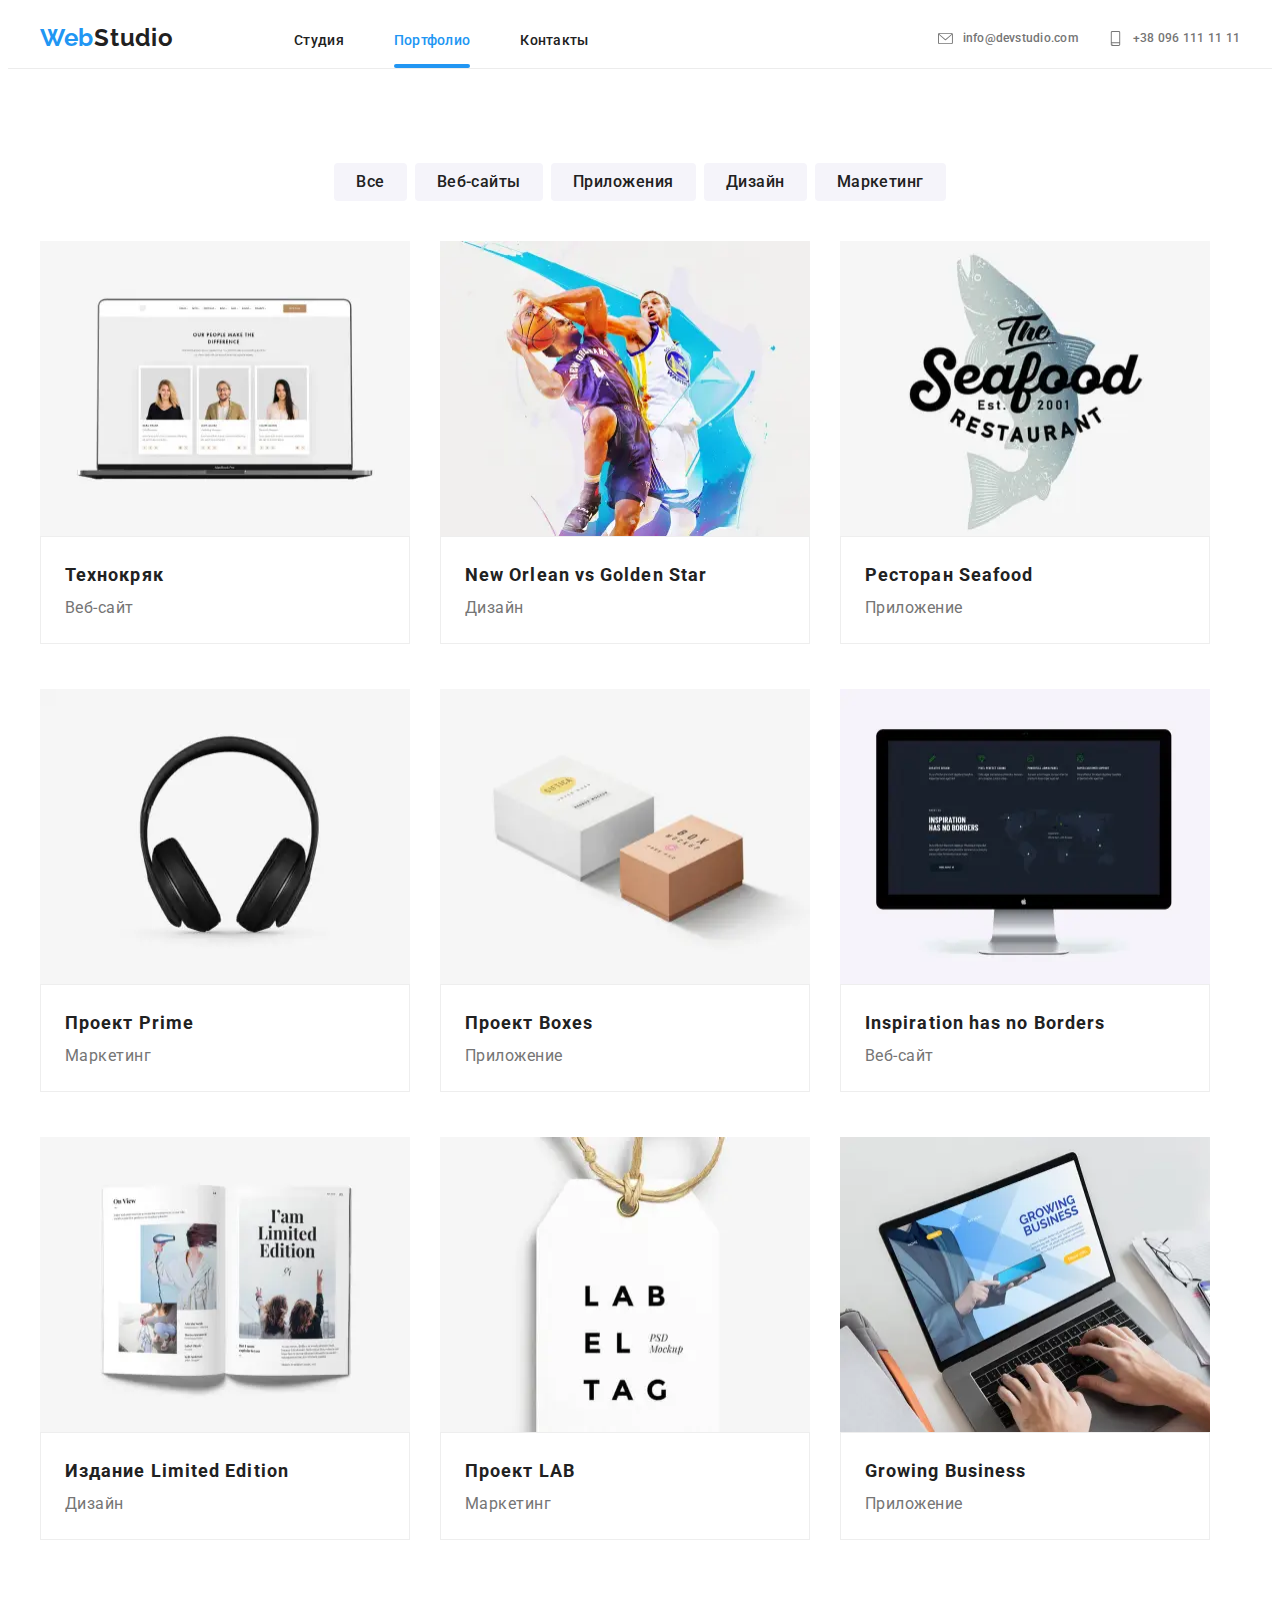
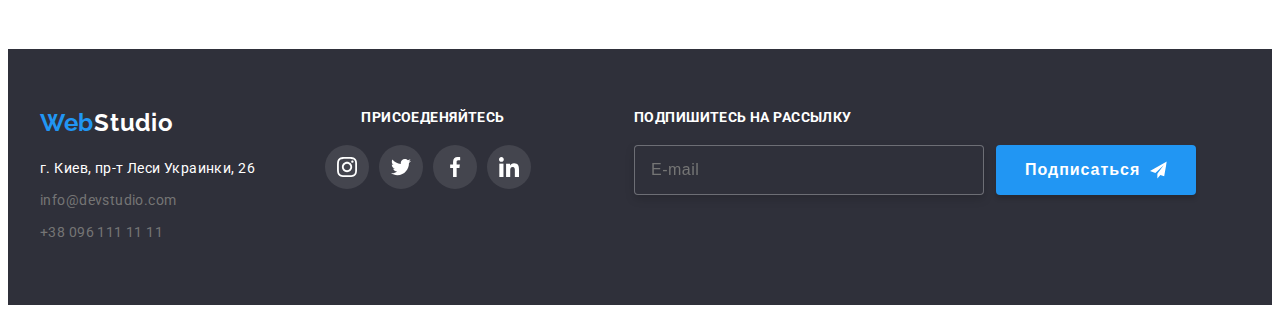
==== commit e50d2e19: "Адаптация Footer" ====
--- a/portfolio.html
+++ b/portfolio.html
@@ -17,41 +17,78 @@
 
 <body>
 
-    <!-- <header class="header">
+    <header class="header">
         <div class="container">
-            <nav class="navigation">
-                <a class="logo link" href="./index.html"><span class="logo-item">Web</span>Studio</a>
-
+    
+          <nav class="navigation">
+            <a class="logo link" href="./index.html"><span class="logo-item">Web</span>Studio</a>
+    
+            <button type="button" class="menu-btn-mobile "
+            aria-expanded="false"
+            aria-controls="menu-container"
+            data-menu-button >
+    
+              <svg class="menu-btn-icon" aria-label="Переключатель мобильного меню">
+    
+                <use class="icon-menu" href="./images/sprite.svg#icon-menu"></use>
+                <use class="icon-cross" href="./images/sprite.svg#icon-close"></use>
+                
+              </svg>
+    
+            </button>
+    
+            <div class="menu-mobile " id="menu-container" data-menu> 
+    
+              <div class="nav-block">
                 <ul class="navigation-list list">
-                    <li class="navigation-list-item">
-                        <a class="navigation-list-link link" href="index.html">Студия</a>
-                    </li>
-                    <li class="navigation-list-item">
-                        <a class="navigation-list-link activ navigation-list-link-activ link" href="portfolio.html">Портфолио</a>
-                    </li>
-                    <li class="navigation-list-item">
-                        <a class="navigation-list-link link" href="#">Кoнтакты</a>
-                    </li>
+                  <li class="navigation-list-item">
+                    <a class="navigation-list-link link " href="index.html">Студия</a>
+                  </li>
+                  <li class="navigation-list-item">
+                    <a class="navigation-list-link link activ navigation-list-link-activ" href="portfolio.html">Портфолио</a>
+                  </li>
+                  <li class="navigation-list-item">
+                    <a class="navigation-list-link link" href="#">Кoнтакты</a>
+                  </li>
                 </ul>
-            </nav>
-
-            <ul class="address list">
-                <li class="contact-info-item">
-                    <a class="contact-info link" href="mailto:info@devstudio.com">
-                        <svg class="contact-icon">
-                            <use href="./images/sprite.svg#icon-envelope"></use>
-                        </svg>info@devstudio.com</a>
-                </li>
-                <li class="contact-info-item">
-                    <a class="contact-info link" href="tel:+380961111111">
-                        <svg class="contact-icon" width="10" height="16">
-                            <use href="./images/sprite.svg#icon-smartphone"></use>
-                        </svg>
-                        +38 096 111 11 11</a>
-                </li>
-            </ul>
+              </div>
+              <div class="contacts">
+                <ul class="address list">
+                  <li class="contact-info-item">
+                    <a class="contact-info contact-info-mail link" href="mailto:info@devstudio.com">
+                      <svg class="contact-icon">
+                        <use href="./images/sprite.svg#icon-envelope"></use>
+                      </svg>info@devstudio.com</a>
+                  </li>
+                  <li class="contact-info-item">
+                    <a class="contact-info contact-info-tel link" href="tel:+380961111111">
+                      <svg class="contact-icon" width="10" height="16">
+                        <use href="./images/sprite.svg#icon-smartphone"></use>
+                      </svg>
+                      +38 096 111 11 11</a>
+                  </li>
+                </ul>
+              </div>
+              <div class="mobile-social">
+                <ul class="mobile-socisal-list list">
+                  <li class="mobile-social-item">
+                    <a class="mobile-social-link link" href="">Instagram</a>
+                  </li>
+                  <li class="mobile-social-item">
+                    <a class="mobile-social-link link" href="">Twitter</a>
+                  </li>
+                  <li class="mobile-social-item">
+                    <a class="mobile-social-link link" href="">Facebook</a>
+                  </li>
+                  <li class="mobile-social-item">
+                    <a class="mobile-social-link link" href="">LinkedIn</a>
+                  </li>
+                </ul>
+              </div>
+            </div> 
+          </nav> 
         </div>
-    </header> -->
+      </header>
 
     <main>
         <section class="section-portfolio-btn ">
@@ -77,361 +114,361 @@
         </section>
 
         <section class="portfolio">
-                <div class="container">
-                    <ul class="example-list list">
-                        <li class="example-item wrapper">
-                            <a class="link" href="#">
-                                <div class="list--item-img-wrapper">
-
-                                    <picture class="portfolio-list-picture">
-                                        <source
-                                        srcset="./images/portfolio/img11.webp 1x, ./images/portfolio/img11-d2x.webp 2x "
-                                        media="(min-width: 1200px)" type="image/webp">
-                                        <source
-                                        srcset="./images/portfolio/img11.jpg 1x, ./images/portfolio/img11-d2x.jpg 2x "
-                                        media="(min-width: 1200px)">
-                                        <source
-                                        srcset="./images/portfolio//img11-t1x.webp 1x, ./images/portfolio/img11-t2x.webp  2x "
-                                        media="(min-width: 768px)" type="image/webp">
-                                        <source
-                                        srcset="./images/portfolio/img11-t1x.jpg 1x, ./images/portfolio/img11-t2x.jpg  2x "
-                                        media="(min-width: 768px)">
-                                        <source
-                                        srcset="./images/portfolio/img11-1х.webp 1x, ./images/portfolio/img11-2х.webp 2x "
-                                        media="(min-width: 480px)" type="image/webp">
-                                        <source
-                                        srcset="./images/portfolio/img11-1х.jpg 1x, ./images/portfolio/img11-2х.jpg 2x "
-                                        media="(min-width: 480px)">
-                                        <img class="portfolio-img" src="./images/portfolio/img11.jpg" alt="Технокряк" />
-                                      </picture>
-
-                                    <p class="overlay">
-                                        Технокряк это современная площадка распространения коронавируса. Компании
-                                        используют
-                                        эту платформу для цифрового шпионажа и атак на защищённые сервера конкурентов.
-                                    </p>
-                                </div>
-                                <div class="example-list-wrapper">
-                                    <h3 class="example-title">Технокряк</h3>
-                                    <p class="example-text">Веб-сайт</p>
-                                </div>
-                            </a>
-                        </li>
-
-                        <li class="example-item wrapper">
-                            <a class="link" href="#">
-                                <div class="list--item-img-wrapper">
-
-                                    <picture class="portfolio-list-picture">
-                                        <source
-                                        srcset="./images/portfolio/img22.webp 1x, ./images/portfolio/img22-d2x.webp 2x "
-                                        media="(min-width: 1200px)" type="image/webp">
-                                        <source
-                                        srcset="./images/portfolio/img22.jpg 1x, ./images/portfolio/img22-d2x.jpg 2x "
-                                        media="(min-width: 1200px)">
-                                        <source
-                                        srcset="./images/portfolio//img22-t1x.webp 1x, ./images/portfolio/img22-t2x.webp  2x "
-                                        media="(min-width: 768px)" type="image/webp">
-                                        <source
-                                        srcset="./images/portfolio/img22-t1x.jpg 1x, ./images/portfolio/img22-t2x.jpg  2x "
-                                        media="(min-width: 768px)">
-                                        <source
-                                        srcset="./images/portfolio/img22-1х.webp 1x, ./images/portfolio/img22-2х.webp 2x "
-                                        media="(min-width: 480px)" type="image/webp">
-                                        <source
-                                        srcset="./images/portfolio/img22-1х.jpg 1x, ./images/portfolio/img22-2х.jpg 2x "
-                                        media="(min-width: 480px)">
-                                        <img class="portfolio-img" src="./images/portfolio/img22.jpg" alt="New Orlean vs Golden Star" />
-                                      </picture>
-
-                                    <p class="overlay">
-                                        Технокряк это современная площадка распространения коронавируса. Компании
-                                        используют
-                                        эту платформу для цифрового шпионажа и атак на защищённые сервера конкурентов.
-                                    </p>
-                                </div>
-                                <div class="example-list-wrapper">
-                                    <h3 class="example-title">New Orlean vs Golden Star</h3>
-                                    <p class="example-text">Дизайн</p>
-                                </div>
-                            </a>
-                        </li>
-
-                        <li class="example-item wrapper">
-                            <a class="link" href="#">
-                                <div class="list--item-img-wrapper">
-
-                                    <picture class="portfolio-list-picture">
-                                        <source
-                                        srcset="./images/portfolio/img33.webp 1x, ./images/portfolio/img33-d2x.webp 2x "
-                                        media="(min-width: 1200px)" type="image/webp">
-                                        <source
-                                        srcset="./images/portfolio/img33.jpg 1x, ./images/portfolio/img33-d2x.jpg 2x "
-                                        media="(min-width: 1200px)">
-                                        <source
-                                        srcset="./images/portfolio//img33-t1x.webp 1x, ./images/portfolio/img33-t2x.webp  2x "
-                                        media="(min-width: 768px)" type="image/webp">
-                                        <source
-                                        srcset="./images/portfolio/img33-t1x.jpg 1x, ./images/portfolio/img33-t2x.jpg  2x "
-                                        media="(min-width: 768px)">
-                                        <source
-                                        srcset="./images/portfolio/img33-1х.webp 1x, ./images/portfolio/img33-2х.webp 2x "
-                                        media="(min-width: 480px)" type="image/webp">
-                                        <source
-                                        srcset="./images/portfolio/img33-1х.jpg 1x, ./images/portfolio/img33-2х.jpg 2x "
-                                        media="(min-width: 480px)">
-                                        <img class="portfolio-img" src="./images/portfolio/img33.jpg" alt="Ресторан Seafood" />
-                                      </picture>
-
-                                    <p class="overlay">
-                                        Технокряк это современная площадка распространения коронавируса. Компании
-                                        используют
-                                        эту платформу для цифрового шпионажа и атак на защищённые сервера конкурентов.
-                                    </p>
-                                </div>
-                                <div class="example-list-wrapper">
-                                    <h3 class="example-title">Ресторан Seafood</h3>
-                                    <p class="example-text">Приложение</p>
-                                </div>
-                            </a>
-                        </li>
-
-                        <li class="example-item wrapper">
-                            <a class="link" href="#">
-                                <div class="list--item-img-wrapper">
-
-                                    <picture class="portfolio-list-picture">
-                                        <source
-                                        srcset="./images/portfolio/img44.webp 1x, ./images/portfolio/img44-d2x.webp 2x "
-                                        media="(min-width: 1200px)" type="image/webp">
-                                        <source
-                                        srcset="./images/portfolio/img44.jpg 1x, ./images/portfolio/img44-d2x.jpg 2x "
-                                        media="(min-width: 1200px)">
-                                        <source
-                                        srcset="./images/portfolio//img44-t1x.webp 1x, ./images/portfolio//img44-t2x.webp  2x "
-                                        media="(min-width: 768px)" type="image/webp">
-                                        <source
-                                        srcset="./images/portfolio/img44-t1x.jpg 1x, ./images/portfolio/img44-t2x.jpg  2x "
-                                        media="(min-width: 768px)">
-                                        <source
-                                        srcset="./images/portfolio/img44-1х.webp 1x, ./images/portfolio/img44-2х.webp 2x "
-                                        media="(min-width: 480px)" type="image/webp">
-                                        <source
-                                        srcset="./images/portfolio/img44-1х.jpg 1x, ./images/portfolio/img44-2х.jpg 2x "
-                                        media="(min-width: 480px)">
-                                        <img class="portfolio-img" src="./images/portfolio/img44.jpg" alt="Проект Prime" />
-                                      </picture>
-
-                                    <p class="overlay">
-                                        Технокряк это современная площадка распространения коронавируса. Компании
-                                        используют
-                                        эту платформу для цифрового шпионажа и атак на защищённые сервера конкурентов.
-                                    </p>
-                                </div>
-                                <div class="example-list-wrapper">
-                                    <h3 class="example-title">Проект Prime</h3>
-                                    <p class="example-text">Маркетинг</p>
-                                </div>
-                            </a>
-                        </li>
-
-                        <li class="example-item wrapper">
-                            <a class="link" href="#">
-                                <div class="list--item-img-wrapper">
-
-                                    <picture class="portfolio-list-picture">
-                                        <source
-                                        srcset="./images/portfolio/img55.webp 1x, ./images/portfolio/img55-d2x.webp 2x "
-                                        media="(min-width: 1200px)" type="image/webp">
-                                        <source
-                                        srcset="./images/portfolio/img55.jpg 1x, ./images/portfolio/img55-d2x.jpg 2x "
-                                        media="(min-width: 1200px)">
-                                        <source
-                                        srcset="./images/portfolio//img55-t1x.webp 1x, ./images/portfolio/img55-t2x.webp  2x "
-                                        media="(min-width: 768px)" type="image/webp">
-                                        <source
-                                        srcset="./images/portfolio/img55-t1x.jpg 1x, ./images/portfolio/img55-t2x.jpg  2x "
-                                        media="(min-width: 768px)">
-                                        <source
-                                        srcset="./images/portfolio/img55-1х.webp 1x, ./images/portfolio/img55-2х.webp 2x "
-                                        media="(min-width: 480px)" type="image/webp">
-                                        <source
-                                        srcset="./images/portfolio/img55-1х.jpg 1x, ./images/portfolio/img55-2х.jpg 2x "
-                                        media="(min-width: 480px)">
-                                        <img class="portfolio-img" src="./images/portfolio/img55.jpg" alt="Проект Boxes" />
-                                      </picture>
-
-                                    <p class="overlay">
-                                        Технокряк это современная площадка распространения коронавируса. Компании
-                                        используют
-                                        эту платформу для цифрового шпионажа и атак на защищённые сервера конкурентов.
-                                    </p>
-                                </div>
-                                <div class="example-list-wrapper">
-                                    <h3 class="example-title">Проект Boxes</h3>
-                                    <p class="example-text">Приложение</p>
-                                </div>
-                            </a>
-                        </li>
-
-                        <li class="example-item wrapper">
-                            <a class="link" href="#">
-                                <div class="list--item-img-wrapper">
-
-                                    <picture class="portfolio-list-picture">
-                                        <source
-                                        srcset="./images/portfolio/img66.webp 1x, ./images/portfolio/img66-d2x.webp 2x "
-                                        media="(min-width: 1200px)" type="image/webp">
-                                        <source
-                                        srcset="./images/portfolio/img66.jpg 1x, ./images/portfolio/img66-d2x.jpg 2x "
-                                        media="(min-width: 1200px)">
-                                        <source
-                                        srcset="./images/portfolio//img66-t1x.webp 1x, ./images/portfolio/img66-t2x.webp  2x "
-                                        media="(min-width: 768px)" type="image/webp">
-                                        <source
-                                        srcset="./images/portfolio/img66-t1x.jpg 1x, ./images/portfolio/img66-t2x.jpg  2x "
-                                        media="(min-width: 768px)">
-                                        <source
-                                        srcset="./images/portfolio/img66-1х.webp 1x, ./images/portfolio/img66-2х.webp 2x "
-                                        media="(min-width: 480px)" type="image/webp">
-                                        <source
-                                        srcset="./images/portfolio/img66-1х.jpg 1x, ./images/portfolio/img66-2х.jpg 2x "
-                                        media="(min-width: 480px)">
-                                        <img class="portfolio-img" src="./images/portfolio/img66.jpg" alt="Inspiration has no Borders" />
-                                      </picture>
-
-                                    <p class="overlay">
-                                        Технокряк это современная площадка распространения коронавируса. Компании
-                                        используют
-                                        эту платформу для цифрового шпионажа и атак на защищённые сервера конкурентов.
-                                    </p>
-                                </div>
-                                <div class="example-list-wrapper">
-                                    <h3 class="example-title">Inspiration has no Borders</h3>
-                                    <p class="example-text">Веб-сайт</p>
-                                </div>
-                            </a>
-                        </li>
-
-                        <li class="example-item">
-                            <a class="link" href="#">
-                                <div class="list--item-img-wrapper">
-
-                                    <picture class="portfolio-list-picture">
-                                        <source
-                                        srcset="./images/portfolio/img77.webp 1x, ./images/portfolio/img77-d2x.webp 2x "
-                                        media="(min-width: 1200px)" type="image/webp">
-                                        <source
-                                        srcset="./images/portfolio/img77.jpg 1x, ./images/portfolio/img77-d2x.jpg 2x "
-                                        media="(min-width: 1200px)">
-                                        <source
-                                        srcset="./images/portfolio//img77-t1x.webp 1x, ./images/portfolio/img77-t2x.webp  2x "
-                                        media="(min-width: 768px)" type="image/webp">
-                                        <source
-                                        srcset="./images/portfolio/img77-t1x.jpg 1x, ./images/portfolio/img77-t2x.jpg  2x "
-                                        media="(min-width: 768px)">
-                                        <source
-                                        srcset="./images/portfolio/img77-1х.webp 1x, ./images/portfolio/img77-2х.webp 2x "
-                                        media="(min-width: 480px)" type="image/webp">
-                                        <source
-                                        srcset="./images/portfolio/img77-1х.jpg 1x, ./images/portfolio/img77-2х.jpg 2x "
-                                        media="(min-width: 480px)">
-                                        <img class="portfolio-img" src="./images/portfolio/img77.jpg" alt="Издание Limited Edition" />
+            <div class="container">
+                <ul class="example-list list">
+                    <li class="example-item wrapper">
+                        <a class="link" href="#">
+                            <div class="list--item-img-wrapper">
+
+                                <picture class="portfolio-list-picture">
+                                    <source
+                                    srcset="./images/portfolio/img11.webp 1x, ./images/portfolio/img11-d2x.webp 2x "
+                                    media="(min-width: 1200px)" type="image/webp">
+                                    <source
+                                    srcset="./images/portfolio/img11.jpg 1x, ./images/portfolio/img11-d2x.jpg 2x "
+                                    media="(min-width: 1200px)">
+                                    <source
+                                    srcset="./images/portfolio//img11-t1x.webp 1x, ./images/portfolio/img11-t2x.webp  2x "
+                                    media="(min-width: 768px)" type="image/webp">
+                                    <source
+                                    srcset="./images/portfolio/img11-t1x.jpg 1x, ./images/portfolio/img11-t2x.jpg  2x "
+                                    media="(min-width: 768px)">
+                                    <source
+                                    srcset="./images/portfolio/img11-1х.webp 1x, ./images/portfolio/img11-2х.webp 2x "
+                                    media="(min-width: 480px)" type="image/webp">
+                                    <source
+                                    srcset="./images/portfolio/img11-1х.jpg 1x, ./images/portfolio/img11-2х.jpg 2x "
+                                    media="(min-width: 480px)">
+                                    <img class="portfolio-img" src="./images/portfolio/img11.jpg" alt="Технокряк" />
                                     </picture>
 
-                                    <p class="overlay">
-                                        Технокряк это современная площадка распространения коронавируса. Компании
-                                        используют
-                                        эту платформу для цифрового шпионажа и атак на защищённые сервера конкурентов.
-                                    </p>
-                                </div>
-                                <div class="example-list-wrapper">
-                                    <h3 class="example-title">Издание Limited Edition</h3>
-                                    <p class="example-text">Дизайн</p>
-                                </div>
-                            </a>
-                        </li>
-
-                        <li class="example-item">
-                            <a class="link" href="#">
-                                <div class="list--item-img-wrapper">
-
-                                    <picture class="portfolio-list-picture">
-                                        <source
-                                        srcset="./images/portfolio/img88.webp 1x, ./images/portfolio/img88-d2x.webp 2x "
-                                        media="(min-width: 1200px)" type="image/webp">
-                                        <source
-                                        srcset="./images/portfolio/img88.jpg 1x, ./images/portfolio/img88-d2x.jpg 2x "
-                                        media="(min-width: 1200px)">
-                                        <source
-                                        srcset="./images/portfolio//img88-t1x.webp 1x, ./images/portfolio/img88-t2x.webp  2x "
-                                        media="(min-width: 768px)" type="image/webp">
-                                        <source
-                                        srcset="./images/portfolio/img88-t1x.jpg 1x, ./images/portfolio/img88-t2x.jpg  2x "
-                                        media="(min-width: 768px)">
-                                        <source
-                                        srcset="./images/portfolio/img88-1х.webp 1x, ./images/portfolio/img88-2х.webp 2x "
-                                        media="(min-width: 480px)" type="image/webp">
-                                        <source
-                                        srcset="./images/portfolio/img88-1х.jpg 1x, ./images/portfolio/img88-2х.jpg 2x "
-                                        media="(min-width: 480px)">
-                                        <img class="portfolio-img" src="./images/portfolio/img88.jpg" alt="Проект LAB" />
+                                <p class="overlay">
+                                    Технокряк это современная площадка распространения коронавируса. Компании
+                                    используют
+                                    эту платформу для цифрового шпионажа и атак на защищённые сервера конкурентов.
+                                </p>
+                            </div>
+                            <div class="example-list-wrapper">
+                                <h3 class="example-title">Технокряк</h3>
+                                <p class="example-text">Веб-сайт</p>
+                            </div>
+                        </a>
+                    </li>
+
+                    <li class="example-item wrapper">
+                        <a class="link" href="#">
+                            <div class="list--item-img-wrapper">
+
+                                <picture class="portfolio-list-picture">
+                                    <source
+                                    srcset="./images/portfolio/img22.webp 1x, ./images/portfolio/img22-d2x.webp 2x "
+                                    media="(min-width: 1200px)" type="image/webp">
+                                    <source
+                                    srcset="./images/portfolio/img22.jpg 1x, ./images/portfolio/img22-d2x.jpg 2x "
+                                    media="(min-width: 1200px)">
+                                    <source
+                                    srcset="./images/portfolio//img22-t1x.webp 1x, ./images/portfolio/img22-t2x.webp  2x "
+                                    media="(min-width: 768px)" type="image/webp">
+                                    <source
+                                    srcset="./images/portfolio/img22-t1x.jpg 1x, ./images/portfolio/img22-t2x.jpg  2x "
+                                    media="(min-width: 768px)">
+                                    <source
+                                    srcset="./images/portfolio/img22-1х.webp 1x, ./images/portfolio/img22-2х.webp 2x "
+                                    media="(min-width: 480px)" type="image/webp">
+                                    <source
+                                    srcset="./images/portfolio/img22-1х.jpg 1x, ./images/portfolio/img22-2х.jpg 2x "
+                                    media="(min-width: 480px)">
+                                    <img class="portfolio-img" src="./images/portfolio/img22.jpg" alt="New Orlean vs Golden Star" />
                                     </picture>
 
-                                    <p class="overlay">
-                                        Технокряк это современная площадка распространения коронавируса. Компании
-                                        используют
-                                        эту платформу для цифрового шпионажа и атак на защищённые сервера конкурентов.
-                                    </p>
-                                </div>
-                                <div class="example-list-wrapper">
-                                    <h3 class="example-title">Проект LAB</h3>
-                                    <p class="example-text">Маркетинг</p>
-                                </div>
-                            </a>
-                        </li>
-
-                        <li class="example-item">
-                            <a class="link" href="#">
-                                <div class="list--item-img-wrapper">
-
-                                    <picture class="portfolio-list-picture">
-                                        <source
-                                        srcset="./images/portfolio/img99.webp 1x, ./images/portfolio/img99-d2x.webp 2x "
-                                        media="(min-width: 1200px)" type="image/webp">
-                                        <source
-                                        srcset="./images/portfolio/img99.jpg 1x, ./images/portfolio/img99-d2x.jpg 2x "
-                                        media="(min-width: 1200px)">
-                                        <source
-                                        srcset="./images/portfolio//img99-t1x.webp 1x, ./images/portfolio/img99-t2x.webp  2x "
-                                        media="(min-width: 768px)" type="image/webp">
-                                        <source
-                                        srcset="./images/portfolio/img99-t1x.jpg 1x, ./images/portfolio/img99-t2x.jpg  2x "
-                                        media="(min-width: 768px)">
-                                        <source
-                                        srcset="./images/portfolio/img99-1х.webp 1x, ./images/portfolio/img99-2х.webp 2x "
-                                        media="(min-width: 480px)" type="image/webp">
-                                        <source
-                                        srcset="./images/portfolio/img99-1х.jpg 1x, ./images/portfolio/img99-2х.jpg 2x "
-                                        media="(min-width: 480px)">
-                                        <img class="portfolio-img" src="./images/portfolio/img99.jpg" alt="Growing Business" />
+                                <p class="overlay">
+                                    Технокряк это современная площадка распространения коронавируса. Компании
+                                    используют
+                                    эту платформу для цифрового шпионажа и атак на защищённые сервера конкурентов.
+                                </p>
+                            </div>
+                            <div class="example-list-wrapper">
+                                <h3 class="example-title">New Orlean vs Golden Star</h3>
+                                <p class="example-text">Дизайн</p>
+                            </div>
+                        </a>
+                    </li>
+
+                    <li class="example-item wrapper">
+                        <a class="link" href="#">
+                            <div class="list--item-img-wrapper">
+
+                                <picture class="portfolio-list-picture">
+                                    <source
+                                    srcset="./images/portfolio/img33.webp 1x, ./images/portfolio/img33-d2x.webp 2x "
+                                    media="(min-width: 1200px)" type="image/webp">
+                                    <source
+                                    srcset="./images/portfolio/img33.jpg 1x, ./images/portfolio/img33-d2x.jpg 2x "
+                                    media="(min-width: 1200px)">
+                                    <source
+                                    srcset="./images/portfolio//img33-t1x.webp 1x, ./images/portfolio/img33-t2x.webp  2x "
+                                    media="(min-width: 768px)" type="image/webp">
+                                    <source
+                                    srcset="./images/portfolio/img33-t1x.jpg 1x, ./images/portfolio/img33-t2x.jpg  2x "
+                                    media="(min-width: 768px)">
+                                    <source
+                                    srcset="./images/portfolio/img33-1х.webp 1x, ./images/portfolio/img33-2х.webp 2x "
+                                    media="(min-width: 480px)" type="image/webp">
+                                    <source
+                                    srcset="./images/portfolio/img33-1х.jpg 1x, ./images/portfolio/img33-2х.jpg 2x "
+                                    media="(min-width: 480px)">
+                                    <img class="portfolio-img" src="./images/portfolio/img33.jpg" alt="Ресторан Seafood" />
                                     </picture>
 
-                                    <p class="overlay">
-                                        Технокряк это современная площадка распространения коронавируса. Компании
-                                        используют
-                                        эту платформу для цифрового шпионажа и атак на защищённые сервера конкурентов.
-                                    </p>
-                                </div>
-                                <div class="example-list-wrapper">
-                                    <h3 class="example-title">Growing Business</h3>
-                                    <p class="example-text">Приложение</p>
-                                </div>
-                            </a>
-                        </li>
-                    </ul>
-                </div>
-            </section>
+                                <p class="overlay">
+                                    Технокряк это современная площадка распространения коронавируса. Компании
+                                    используют
+                                    эту платформу для цифрового шпионажа и атак на защищённые сервера конкурентов.
+                                </p>
+                            </div>
+                            <div class="example-list-wrapper">
+                                <h3 class="example-title">Ресторан Seafood</h3>
+                                <p class="example-text">Приложение</p>
+                            </div>
+                        </a>
+                    </li>
+
+                    <li class="example-item wrapper">
+                        <a class="link" href="#">
+                            <div class="list--item-img-wrapper">
+
+                                <picture class="portfolio-list-picture">
+                                    <source
+                                    srcset="./images/portfolio/img44.webp 1x, ./images/portfolio/img44-d2x.webp 2x "
+                                    media="(min-width: 1200px)" type="image/webp">
+                                    <source
+                                    srcset="./images/portfolio/img44.jpg 1x, ./images/portfolio/img44-d2x.jpg 2x "
+                                    media="(min-width: 1200px)">
+                                    <source
+                                    srcset="./images/portfolio//img44-t1x.webp 1x, ./images/portfolio//img44-t2x.webp  2x "
+                                    media="(min-width: 768px)" type="image/webp">
+                                    <source
+                                    srcset="./images/portfolio/img44-t1x.jpg 1x, ./images/portfolio/img44-t2x.jpg  2x "
+                                    media="(min-width: 768px)">
+                                    <source
+                                    srcset="./images/portfolio/img44-1х.webp 1x, ./images/portfolio/img44-2х.webp 2x "
+                                    media="(min-width: 480px)" type="image/webp">
+                                    <source
+                                    srcset="./images/portfolio/img44-1х.jpg 1x, ./images/portfolio/img44-2х.jpg 2x "
+                                    media="(min-width: 480px)">
+                                    <img class="portfolio-img" src="./images/portfolio/img44.jpg" alt="Проект Prime" />
+                                    </picture>
+
+                                <p class="overlay">
+                                    Технокряк это современная площадка распространения коронавируса. Компании
+                                    используют
+                                    эту платформу для цифрового шпионажа и атак на защищённые сервера конкурентов.
+                                </p>
+                            </div>
+                            <div class="example-list-wrapper">
+                                <h3 class="example-title">Проект Prime</h3>
+                                <p class="example-text">Маркетинг</p>
+                            </div>
+                        </a>
+                    </li>
+
+                    <li class="example-item wrapper">
+                        <a class="link" href="#">
+                            <div class="list--item-img-wrapper">
+
+                                <picture class="portfolio-list-picture">
+                                    <source
+                                    srcset="./images/portfolio/img55.webp 1x, ./images/portfolio/img55-d2x.webp 2x "
+                                    media="(min-width: 1200px)" type="image/webp">
+                                    <source
+                                    srcset="./images/portfolio/img55.jpg 1x, ./images/portfolio/img55-d2x.jpg 2x "
+                                    media="(min-width: 1200px)">
+                                    <source
+                                    srcset="./images/portfolio//img55-t1x.webp 1x, ./images/portfolio/img55-t2x.webp  2x "
+                                    media="(min-width: 768px)" type="image/webp">
+                                    <source
+                                    srcset="./images/portfolio/img55-t1x.jpg 1x, ./images/portfolio/img55-t2x.jpg  2x "
+                                    media="(min-width: 768px)">
+                                    <source
+                                    srcset="./images/portfolio/img55-1х.webp 1x, ./images/portfolio/img55-2х.webp 2x "
+                                    media="(min-width: 480px)" type="image/webp">
+                                    <source
+                                    srcset="./images/portfolio/img55-1х.jpg 1x, ./images/portfolio/img55-2х.jpg 2x "
+                                    media="(min-width: 480px)">
+                                    <img class="portfolio-img" src="./images/portfolio/img55.jpg" alt="Проект Boxes" />
+                                    </picture>
+
+                                <p class="overlay">
+                                    Технокряк это современная площадка распространения коронавируса. Компании
+                                    используют
+                                    эту платформу для цифрового шпионажа и атак на защищённые сервера конкурентов.
+                                </p>
+                            </div>
+                            <div class="example-list-wrapper">
+                                <h3 class="example-title">Проект Boxes</h3>
+                                <p class="example-text">Приложение</p>
+                            </div>
+                        </a>
+                    </li>
+
+                    <li class="example-item wrapper">
+                        <a class="link" href="#">
+                            <div class="list--item-img-wrapper">
+
+                                <picture class="portfolio-list-picture">
+                                    <source
+                                    srcset="./images/portfolio/img66.webp 1x, ./images/portfolio/img66-d2x.webp 2x "
+                                    media="(min-width: 1200px)" type="image/webp">
+                                    <source
+                                    srcset="./images/portfolio/img66.jpg 1x, ./images/portfolio/img66-d2x.jpg 2x "
+                                    media="(min-width: 1200px)">
+                                    <source
+                                    srcset="./images/portfolio//img66-t1x.webp 1x, ./images/portfolio/img66-t2x.webp  2x "
+                                    media="(min-width: 768px)" type="image/webp">
+                                    <source
+                                    srcset="./images/portfolio/img66-t1x.jpg 1x, ./images/portfolio/img66-t2x.jpg  2x "
+                                    media="(min-width: 768px)">
+                                    <source
+                                    srcset="./images/portfolio/img66-1х.webp 1x, ./images/portfolio/img66-2х.webp 2x "
+                                    media="(min-width: 480px)" type="image/webp">
+                                    <source
+                                    srcset="./images/portfolio/img66-1х.jpg 1x, ./images/portfolio/img66-2х.jpg 2x "
+                                    media="(min-width: 480px)">
+                                    <img class="portfolio-img" src="./images/portfolio/img66.jpg" alt="Inspiration has no Borders" />
+                                    </picture>
+
+                                <p class="overlay">
+                                    Технокряк это современная площадка распространения коронавируса. Компании
+                                    используют
+                                    эту платформу для цифрового шпионажа и атак на защищённые сервера конкурентов.
+                                </p>
+                            </div>
+                            <div class="example-list-wrapper">
+                                <h3 class="example-title">Inspiration has no Borders</h3>
+                                <p class="example-text">Веб-сайт</p>
+                            </div>
+                        </a>
+                    </li>
+
+                    <li class="example-item">
+                        <a class="link" href="#">
+                            <div class="list--item-img-wrapper">
+
+                                <picture class="portfolio-list-picture">
+                                    <source
+                                    srcset="./images/portfolio/img77.webp 1x, ./images/portfolio/img77-d2x.webp 2x "
+                                    media="(min-width: 1200px)" type="image/webp">
+                                    <source
+                                    srcset="./images/portfolio/img77.jpg 1x, ./images/portfolio/img77-d2x.jpg 2x "
+                                    media="(min-width: 1200px)">
+                                    <source
+                                    srcset="./images/portfolio//img77-t1x.webp 1x, ./images/portfolio/img77-t2x.webp  2x "
+                                    media="(min-width: 768px)" type="image/webp">
+                                    <source
+                                    srcset="./images/portfolio/img77-t1x.jpg 1x, ./images/portfolio/img77-t2x.jpg  2x "
+                                    media="(min-width: 768px)">
+                                    <source
+                                    srcset="./images/portfolio/img77-1х.webp 1x, ./images/portfolio/img77-2х.webp 2x "
+                                    media="(min-width: 480px)" type="image/webp">
+                                    <source
+                                    srcset="./images/portfolio/img77-1х.jpg 1x, ./images/portfolio/img77-2х.jpg 2x "
+                                    media="(min-width: 480px)">
+                                    <img class="portfolio-img" src="./images/portfolio/img77.jpg" alt="Издание Limited Edition" />
+                                </picture>
+
+                                <p class="overlay">
+                                    Технокряк это современная площадка распространения коронавируса. Компании
+                                    используют
+                                    эту платформу для цифрового шпионажа и атак на защищённые сервера конкурентов.
+                                </p>
+                            </div>
+                            <div class="example-list-wrapper">
+                                <h3 class="example-title">Издание Limited Edition</h3>
+                                <p class="example-text">Дизайн</p>
+                            </div>
+                        </a>
+                    </li>
+
+                    <li class="example-item">
+                        <a class="link" href="#">
+                            <div class="list--item-img-wrapper">
+
+                                <picture class="portfolio-list-picture">
+                                    <source
+                                    srcset="./images/portfolio/img88.webp 1x, ./images/portfolio/img88-d2x.webp 2x "
+                                    media="(min-width: 1200px)" type="image/webp">
+                                    <source
+                                    srcset="./images/portfolio/img88.jpg 1x, ./images/portfolio/img88-d2x.jpg 2x "
+                                    media="(min-width: 1200px)">
+                                    <source
+                                    srcset="./images/portfolio//img88-t1x.webp 1x, ./images/portfolio/img88-t2x.webp  2x "
+                                    media="(min-width: 768px)" type="image/webp">
+                                    <source
+                                    srcset="./images/portfolio/img88-t1x.jpg 1x, ./images/portfolio/img88-t2x.jpg  2x "
+                                    media="(min-width: 768px)">
+                                    <source
+                                    srcset="./images/portfolio/img88-1х.webp 1x, ./images/portfolio/img88-2х.webp 2x "
+                                    media="(min-width: 480px)" type="image/webp">
+                                    <source
+                                    srcset="./images/portfolio/img88-1х.jpg 1x, ./images/portfolio/img88-2х.jpg 2x "
+                                    media="(min-width: 480px)">
+                                    <img class="portfolio-img" src="./images/portfolio/img88.jpg" alt="Проект LAB" />
+                                </picture>
+
+                                <p class="overlay">
+                                    Технокряк это современная площадка распространения коронавируса. Компании
+                                    используют
+                                    эту платформу для цифрового шпионажа и атак на защищённые сервера конкурентов.
+                                </p>
+                            </div>
+                            <div class="example-list-wrapper">
+                                <h3 class="example-title">Проект LAB</h3>
+                                <p class="example-text">Маркетинг</p>
+                            </div>
+                        </a>
+                    </li>
+
+                    <li class="example-item">
+                        <a class="link" href="#">
+                            <div class="list--item-img-wrapper">
+
+                                <picture class="portfolio-list-picture">
+                                    <source
+                                    srcset="./images/portfolio/img99.webp 1x, ./images/portfolio/img99-d2x.webp 2x "
+                                    media="(min-width: 1200px)" type="image/webp">
+                                    <source
+                                    srcset="./images/portfolio/img99.jpg 1x, ./images/portfolio/img99-d2x.jpg 2x "
+                                    media="(min-width: 1200px)">
+                                    <source
+                                    srcset="./images/portfolio//img99-t1x.webp 1x, ./images/portfolio/img99-t2x.webp  2x "
+                                    media="(min-width: 768px)" type="image/webp">
+                                    <source
+                                    srcset="./images/portfolio/img99-t1x.jpg 1x, ./images/portfolio/img99-t2x.jpg  2x "
+                                    media="(min-width: 768px)">
+                                    <source
+                                    srcset="./images/portfolio/img99-1х.webp 1x, ./images/portfolio/img99-2х.webp 2x "
+                                    media="(min-width: 480px)" type="image/webp">
+                                    <source
+                                    srcset="./images/portfolio/img99-1х.jpg 1x, ./images/portfolio/img99-2х.jpg 2x "
+                                    media="(min-width: 480px)">
+                                    <img class="portfolio-img" src="./images/portfolio/img99.jpg" alt="Growing Business" />
+                                </picture>
+
+                                <p class="overlay">
+                                    Технокряк это современная площадка распространения коронавируса. Компании
+                                    используют
+                                    эту платформу для цифрового шпионажа и атак на защищённые сервера конкурентов.
+                                </p>
+                            </div>
+                            <div class="example-list-wrapper">
+                                <h3 class="example-title">Growing Business</h3>
+                                <p class="example-text">Приложение</p>
+                            </div>
+                        </a>
+                    </li>
+                </ul>
+            </div>
+        </section>
     </main>
 
     <footer class="footer footer-section">
@@ -510,6 +547,8 @@
     </div>
   </footer>
 
+  <script src="./js/menu.js"></script>
+
 </body>
 
 </html>--- a/css/portfolio.min.css
+++ b/css/portfolio.min.css
@@ -1,2 +1,2 @@
-.visually-hidden{position:absolute !important;clip:rect(1px 1px 1px 1px);clip:rect(1px, 1px, 1px, 1px);padding:0 !important;border:0 !important;height:1px !important;width:1px !important;overflow:hidden}:root{--main-font: "Roboto", sans-serif;--secondary-font: "Raleway", sans-serif;--accent-color-white: #ffffff;--accent-color-black: #212121;--accent-color-blue: #2196f3;--accent-color-grey: #757575}body{font-family:var(--main-font)}.address{font-style:normal}.list{list-style:none}.link{text-decoration:none}h1,h2,h3,h4,h5,h6{margin:0}ul,ol{margin:0;padding:0}p{margin:0}img{display:block}.container{width:100%;padding:0 15px}@media screen and (min-width: 480px){.container{max-width:480px;margin:0 auto}}@media screen and (min-width: 768px){.container{max-width:768px;padding:0 15px}}@media screen and (min-width: 1200px){.container{max-width:1200px;padding:0 15px}}@media screen and (min-width: 480px){.section{padding:60px 0}}@media screen and (min-width: 768px){.section{padding:60px 0}}@media screen and (min-width: 1200px){.section{padding:94px 0}}.header{padding-top:25px;padding-bottom:25px;border:1px solid #ececec}.header .container{display:flex;align-items:center}.header .logo{margin-right:93px}.header .address{margin-left:auto}.navigation{display:flex;align-items:center}.navigation-list{display:flex}.navigation-list .activ{color:var(--accent-color-blue)}.contact-info:not(:first-child){margin-left:50px}.contact-info:hover,.contact-info:focus{color:var(--accent-color-blue)}.logo{font-family:var(--secondary-font);font-weight:bold;font-size:26px;line-height:1.192;letter-spacing:0.03em;color:var(--accent-color-black)}.logo-item{color:var(--accent-color-blue)}.navigation-list-item:not(:last-child){margin-right:50px}.navigation-list-link{font-weight:500;font-size:14px;line-height:1.142;letter-spacing:0.02em;color:var(--accent-color-black);transition:color 250ms cubic-bezier(0.4, 0, 0.2, 1)}.navigation-list-link:hover,.navigation-list-link:focus{color:var(--accent-color-blue)}.navigation-list-link{position:relative}.navigation-list-link-activ::after{content:"";position:absolute;bottom:-32px;left:0;display:block;width:100%;height:4px;background:var(--accent-color-blue);border-radius:2px}.contact-info{font-weight:500;font-size:14px;line-height:1.142;letter-spacing:0.02em;color:var(--accent-color-grey);display:flex;align-items:center;transition:fill 250ms cubic-bezier(0.4, 0, 0.2, 1)}.contact-info:hover,.contact-info:focus{fill:var(--accent-color-blue)}.contact-info:hover .contact-icon,.contact-info:focus .contact-icon{fill:var(--accent-color-blue)}.address{display:flex}.contact-info-item:not(:first-child){margin-left:30px}.contact-icon{width:15px;height:15px;margin-right:10px;fill:#757575}.footer{background-color:#2f303a;display:flex}.footer-section{padding-top:60px;padding-bottom:60px}.footer-list{margin-top:20px}.logo-item-white{color:var(--accent-color-white)}.footer-list-item:not(:last-child){margin-bottom:8px}.footer-address{color:var(--accent-color-white)}.footer-list-link{font-weight:normal;font-size:14px;line-height:1.714;letter-spacing:0.03em;color:var(--accent-color-grey)}@media screen and (min-width: 480px) and (max-width: 767px){.footer-social-container{padding-top:60px;padding-bottom:60px}.footer{text-align:center}}.footer-social-text,.footer-form-text{font-weight:bold;font-size:14px;line-height:1.142;text-align:center;letter-spacing:0.03em;text-transform:uppercase;color:#ffffff;margin-bottom:20px}.footer-social-list{display:flex;align-items:center;justify-content:center}.footer-social-list-link{display:flex;justify-content:center;align-items:center;width:44px;height:44px;border-radius:50%;background-color:rgba(255,255,255,0.1);margin-right:10px}.footer-social-list-icon{width:20px;height:20px;fill:var(--accent-color-white)}.footer-form-btn{width:200px;height:50px;background:#2196f3;box-shadow:0px 4px 4px rgba(0,0,0,0.15);border-radius:4px;font-weight:bold;font-size:16px;line-height:30px;display:flex;align-items:center;text-align:center;letter-spacing:0.06em;color:#ffffff;padding:10px 29px;border:0;cursor:pointer}.footer-icon-btn{width:30px;height:30px;fill:var(--accent-color-white);padding-left:10px}.footer-form-input{width:450px;height:50px;font-size:16px;line-height:1.875;letter-spacing:0.03em;color:rgba(255,255,255,0.6);padding-left:16px;background:#2f303a;border:1px solid rgba(255,255,255,0.3);box-sizing:border-box;filter:drop-shadow(0px 4px 4px rgba(0,0,0,0.15));border-radius:4px}@media screen and (min-width: 480px) and (max-width: 1199px){.footer-form-wrapper{display:flex;flex-direction:column;align-items:center}.footer-form-btn{margin-top:20px}}@media screen and (min-width: 768px) and (max-width: 1199px){.footer-tablet-container{display:flex;justify-content:center;margin-bottom:60px}.footer-address-container{margin-right:165px}}@media screen and (min-width: 1200px){.footer-list{margin-right:70px}.footer-container{display:flex}.footer-tablet-container{display:flex;justify-content:center}.footer-form-wrapper{display:flex}.footer-form{margin-left:93px}.footer-form-input{width:350px;margin-right:12px}.footer-form-text{text-align:left}.footer-social-list-link{transition:background-color 250ms cubic-bezier(0.4, 0, 0.2, 1)}.footer-social-list-link:hover,.footer-social-list-link:focus{background-color:var(--accent-color-blue)}}.section-portfolio-btn{margin-bottom:0;margin-top:60px}.portfolio-list{display:flex;flex-wrap:wrap}.portfolio-list-item:not(:last-child){margin-right:8px}@media screen and (min-width: 480px) and (max-width: 767px){.portfolio-list-item:nth-last-child(5){margin-bottom:15px}}.portfolio-list-btn{font-family:"Roboto", sans-serif;font-weight:500;font-size:16px;line-height:1.625;text-align:center;letter-spacing:0.03em;color:var(--accent-color-black);border-radius:4px;background-color:#f5f4fa;border:0;cursor:pointer;padding:6px 22px;transition:color,background-color 250ms cubic-bezier(0.4, 0, 0.2, 1)}.portfolio-list-btn:hover,.portfolio-list-btn:focus{color:var(--accent-color-white);background-color:var(--accent-color-blue);box-shadow:0px 3px 1px rgba(0,0,0,0.1),0px 1px 2px rgba(0,0,0,0.08),0px 2px 2px rgba(0,0,0,0.12)}@media screen and (min-width: 768px){.portfolio-list{display:flex;justify-content:center}}@media screen and (min-width: 1200px){.section-portfolio-btn{margin-bottom:0;margin-top:94px}}.portfolio{padding-top:40px;padding-bottom:60px}.portfolio-img{width:100%;height:295px}.example-item:not(:last-child){margin-bottom:30px}.example-title{font-weight:bold;font-size:18px;line-height:2;letter-spacing:0.06em;color:var(--accent-color-black)}.example-text{font-weight:normal;font-size:16px;line-height:1.875;letter-spacing:0.03em;color:var(--accent-color-grey)}.example-list-wrapper{padding:20px 24px;border:1px solid #eeeeee}.list--item-img-wrapper{position:relative;overflow:hidden}.overlay{position:absolute;top:0;left:0;width:100%;height:100%;color:var(--accent-color-white);padding:10px;font-size:18px;line-height:28px;letter-spacing:0.03em;background-color:rgba(33,150,243,0.9);padding:77px 24px;transform:translateY(100%);transition:transform 250ms cubic-bezier(0.4, 0, 0.2, 1)}.example-item:hover .overlay{transform:translateY(0%)}.example-item:hover,.example-item:focus{box-shadow:0px 1px 1px rgba(0,0,0,0.12),0px 4px 4px rgba(0,0,0,0.06),1px 4px 6px rgba(0,0,0,0.16)}@media screen and (min-width: 768px){.example-list{display:flex;flex-wrap:wrap;margin:-15px}.example-item{flex-basis:calc(100% / 2 - 15%);margin:15px}.portfolio-img{width:354px;height:295px}.overlay{padding:44px 24px}}@media screen and (min-width: 1200px){.example-item{flex-basis:calc(100% / 3 - 15%)}.portfolio-img{width:370px;height:295px}.overlay{padding:63px 24px}.portfolio{padding-top:40px;padding-bottom:94px}}
+.visually-hidden{position:absolute !important;clip:rect(1px 1px 1px 1px);clip:rect(1px, 1px, 1px, 1px);padding:0 !important;border:0 !important;height:1px !important;width:1px !important;overflow:hidden}:root{--main-font: "Roboto", sans-serif;--secondary-font: "Raleway", sans-serif;--accent-color-white: #ffffff;--accent-color-black: #212121;--accent-color-blue: #2196f3;--accent-color-grey: #757575}body{font-family:var(--main-font)}.address{font-style:normal}.list{list-style:none}.link{text-decoration:none}h1,h2,h3,h4,h5,h6{margin:0}ul,ol{margin:0;padding:0}p{margin:0}img{display:block}.container{width:100%;padding:0 15px}@media screen and (min-width: 480px){.container{max-width:480px;margin:0 auto}}@media screen and (min-width: 768px){.container{max-width:768px;padding:0 15px}}@media screen and (min-width: 1200px){.container{max-width:1200px;padding:0 15px}}@media screen and (min-width: 480px){.section{padding:60px 0}}@media screen and (min-width: 768px){.section{padding:60px 0}}@media screen and (min-width: 1200px){.section{padding:94px 0}}.header{border-bottom:1px solid #ECECEC;position:relative}.header .navigation{display:flex;align-items:center;justify-content:space-between;min-height:60px}.menu-btn-icon{width:40px;height:40px}.menu-btn-icon:hover,.menu-btn-icon:focus{fill:var(--accent-color-blue);cursor:pointer}.menu-btn-mobile{display:inline-flex;border:none;background-color:transparent}@media screen and (min-width: 768px){.menu-btn-mobile{display:none}}.menu-btn-mobile .icon-cross{display:none}.menu-btn-mobile.is-open .icon-cross{display:block}.menu-btn-mobile.is-open .icon-menu{display:none}.menu-mobile{background-color:#ffffff;text-align:center;font-size:20px}@media screen and (max-width: 767px){.menu-mobile{display:none;position:absolute;top:100%;left:0;width:100%;height:580px;padding:0px 84px 50px 15px}.menu-mobile.is-open{display:block;z-index:1}}@media screen and (min-width: 768px){.menu-mobile{display:flex}}.logo{font-family:var(--secondary-font);font-weight:bold;font-size:24px;line-height:1.166;letter-spacing:0.03em;color:var(--accent-color-black)}.logo-item{color:var(--accent-color-blue)}.navigation-list .activ{color:var(--accent-color-blue)}@media screen and (min-width: 768px){.navigation-list{display:flex;align-items:center}}.navigation-list-link{font-weight:500;font-size:40px;line-height:1.175;text-align:center;letter-spacing:0.02em;color:#212121}@media screen and (min-width: 768px){.navigation-list-link{font-weight:500;font-size:14px;line-height:16px;letter-spacing:0.02em}.navigation-list-link:hover,.navigation-list-link:focus{color:#2196f3}}@media screen and (max-width: 767px){.contact-icon{display:none}.nav-block,.contacts{text-align:start}.nav-block{margin-bottom:100px}.contact-info-item:not(:last-child){margin-bottom:30px}.navigation-list-item:not(:last-child){margin-bottom:30px}.contact-info-mail{font-weight:500;font-size:34px;line-height:1.176;letter-spacing:0.02em;color:#2196f3}.contact-info-tel{font-weight:500;font-size:24px;line-height:1.166;letter-spacing:0.02em;color:#757575}}.mobile-socisal-list{display:flex}@media screen and (min-width: 768px){.mobile-socisal-list{display:none}}.mobile-social-link{font-weight:500;font-size:18px;line-height:1.222;letter-spacing:0.02em;color:#2196f3}.mobile-social-item{margin-top:60px}.mobile-social-item:not(:last-child){border-right:1px solid rgba(33,33,33,0.2);padding-right:10px}.mobile-social-item:not(:first-child){padding-left:10px}@media screen and (min-width: 768px){.contact-info-mail:hover,.contact-info-mail:focus,.contact-info-tel:hover,.contact-info-tel:focus{color:var(--accent-color-blue);fill:var(--accent-color-blue)}.contact-info-mail:hover .contact-icon,.contact-info-mail:focus .contact-icon,.contact-info-tel:hover .contact-icon,.contact-info-tel:focus .contact-icon{fill:var(--accent-color-blue)}.contact-info{font-weight:500;font-size:12px;line-height:14px;letter-spacing:0.02em;color:var(--accent-color-grey);display:flex;align-items:center;transition:fill 250ms cubic-bezier(0.4, 0, 0.2, 1)}.contact-icon{width:15px;height:15px;margin-right:10px;fill:#757575}.address{padding:21px 0}.navigation-list-link{position:relative}.navigation-list-link-activ::after{content:"";position:absolute;bottom:-32px;left:0;display:block;width:100%;height:4px;background:var(--accent-color-blue);border-radius:2px}.nav-block{display:flex;margin-right:84px}.navigation-list-item:not(:last-child){margin-right:50px}}@media screen and (max-width: 1199px){.contact-info-item:not(:last-child){margin-bottom:10px}}@media screen and (min-width: 1200px){.address{display:flex}.contact-info-mail{margin-right:30px}.header .navigation{display:flex;align-items:center;justify-content:space-between}.navigation-list{padding-right:265px}.navigation-list-link-activ::after{bottom:-20px}}.footer{background-color:#2f303a;display:flex}.footer-section{padding-top:60px;padding-bottom:60px}.footer-list{margin-top:20px}.logo-item-white{color:var(--accent-color-white)}.footer-list-item:not(:last-child){margin-bottom:8px}.footer-address{color:var(--accent-color-white)}.footer-list-link{font-weight:normal;font-size:14px;line-height:1.714;letter-spacing:0.03em;color:var(--accent-color-grey)}@media screen and (min-width: 480px) and (max-width: 767px){.footer-social-container{padding-top:60px;padding-bottom:60px}.footer{text-align:center}}.footer-social-text,.footer-form-text{font-weight:bold;font-size:14px;line-height:1.142;text-align:center;letter-spacing:0.03em;text-transform:uppercase;color:#ffffff;margin-bottom:20px}.footer-social-list{display:flex;align-items:center;justify-content:center}.footer-social-list-link{display:flex;justify-content:center;align-items:center;width:44px;height:44px;border-radius:50%;background-color:rgba(255,255,255,0.1);margin-right:10px}.footer-social-list-icon{width:20px;height:20px;fill:var(--accent-color-white)}.footer-form-btn{width:200px;height:50px;background:#2196f3;box-shadow:0px 4px 4px rgba(0,0,0,0.15);border-radius:4px;font-weight:bold;font-size:16px;line-height:30px;display:flex;align-items:center;text-align:center;letter-spacing:0.06em;color:#ffffff;padding:10px 29px;border:0;cursor:pointer}.footer-icon-btn{width:30px;height:30px;fill:var(--accent-color-white);padding-left:10px}.footer-form-input{width:450px;height:50px;font-size:16px;line-height:1.875;letter-spacing:0.03em;color:rgba(255,255,255,0.6);padding-left:16px;background:#2f303a;border:1px solid rgba(255,255,255,0.3);box-sizing:border-box;filter:drop-shadow(0px 4px 4px rgba(0,0,0,0.15));border-radius:4px}@media screen and (min-width: 480px) and (max-width: 1199px){.footer-form-wrapper{display:flex;flex-direction:column;align-items:center}.footer-form-btn{margin-top:20px}}@media screen and (min-width: 768px) and (max-width: 1199px){.footer-tablet-container{display:flex;justify-content:center;margin-bottom:60px}.footer-address-container{margin-right:165px}}@media screen and (min-width: 1200px){.footer-list{margin-right:70px}.footer-container{display:flex}.footer-tablet-container{display:flex;justify-content:center}.footer-form-wrapper{display:flex}.footer-form{margin-left:93px}.footer-form-input{width:350px;margin-right:12px}.footer-form-text{text-align:left}.footer-social-list-link{transition:background-color 250ms cubic-bezier(0.4, 0, 0.2, 1)}.footer-social-list-link:hover,.footer-social-list-link:focus{background-color:var(--accent-color-blue)}}.section-portfolio-btn{margin-bottom:0;margin-top:60px}.portfolio-list{display:flex;flex-wrap:wrap}.portfolio-list-item:not(:last-child){margin-right:8px}@media screen and (min-width: 480px) and (max-width: 767px){.portfolio-list-item:nth-last-child(5){margin-bottom:15px}}.portfolio-list-btn{font-family:"Roboto", sans-serif;font-weight:500;font-size:16px;line-height:1.625;text-align:center;letter-spacing:0.03em;color:var(--accent-color-black);border-radius:4px;background-color:#f5f4fa;border:0;cursor:pointer;padding:6px 22px;transition:color,background-color 250ms cubic-bezier(0.4, 0, 0.2, 1)}.portfolio-list-btn:hover,.portfolio-list-btn:focus{color:var(--accent-color-white);background-color:var(--accent-color-blue);box-shadow:0px 3px 1px rgba(0,0,0,0.1),0px 1px 2px rgba(0,0,0,0.08),0px 2px 2px rgba(0,0,0,0.12)}@media screen and (min-width: 768px){.portfolio-list{display:flex;justify-content:center}}@media screen and (min-width: 1200px){.section-portfolio-btn{margin-bottom:0;margin-top:94px}}.portfolio{padding-top:40px;padding-bottom:60px}.portfolio-img{width:100%;height:295px}.example-item:not(:last-child){margin-bottom:30px}.example-title{font-weight:bold;font-size:18px;line-height:2;letter-spacing:0.06em;color:var(--accent-color-black)}.example-text{font-weight:normal;font-size:16px;line-height:1.875;letter-spacing:0.03em;color:var(--accent-color-grey)}.example-list-wrapper{padding:20px 24px;border:1px solid #eeeeee}.list--item-img-wrapper{position:relative;overflow:hidden}.overlay{position:absolute;top:0;left:0;width:100%;height:100%;color:var(--accent-color-white);padding:10px;font-size:18px;line-height:28px;letter-spacing:0.03em;background-color:rgba(33,150,243,0.9);padding:77px 24px;transform:translateY(100%);transition:transform 250ms cubic-bezier(0.4, 0, 0.2, 1)}.example-item:hover .overlay{transform:translateY(0%)}.example-item:hover,.example-item:focus{box-shadow:0px 1px 1px rgba(0,0,0,0.12),0px 4px 4px rgba(0,0,0,0.06),1px 4px 6px rgba(0,0,0,0.16)}@media screen and (min-width: 768px){.example-list{display:flex;flex-wrap:wrap;margin:-15px}.example-item{flex-basis:calc(100% / 2 - 15%);margin:15px}.portfolio-img{width:354px;height:295px}.overlay{padding:44px 24px}}@media screen and (min-width: 1200px){.example-item{flex-basis:calc(100% / 3 - 15%)}.portfolio-img{width:370px;height:295px}.overlay{padding:63px 24px}.portfolio{padding-top:40px;padding-bottom:94px}}
 /*# sourceMappingURL=portfolio.min.css.map */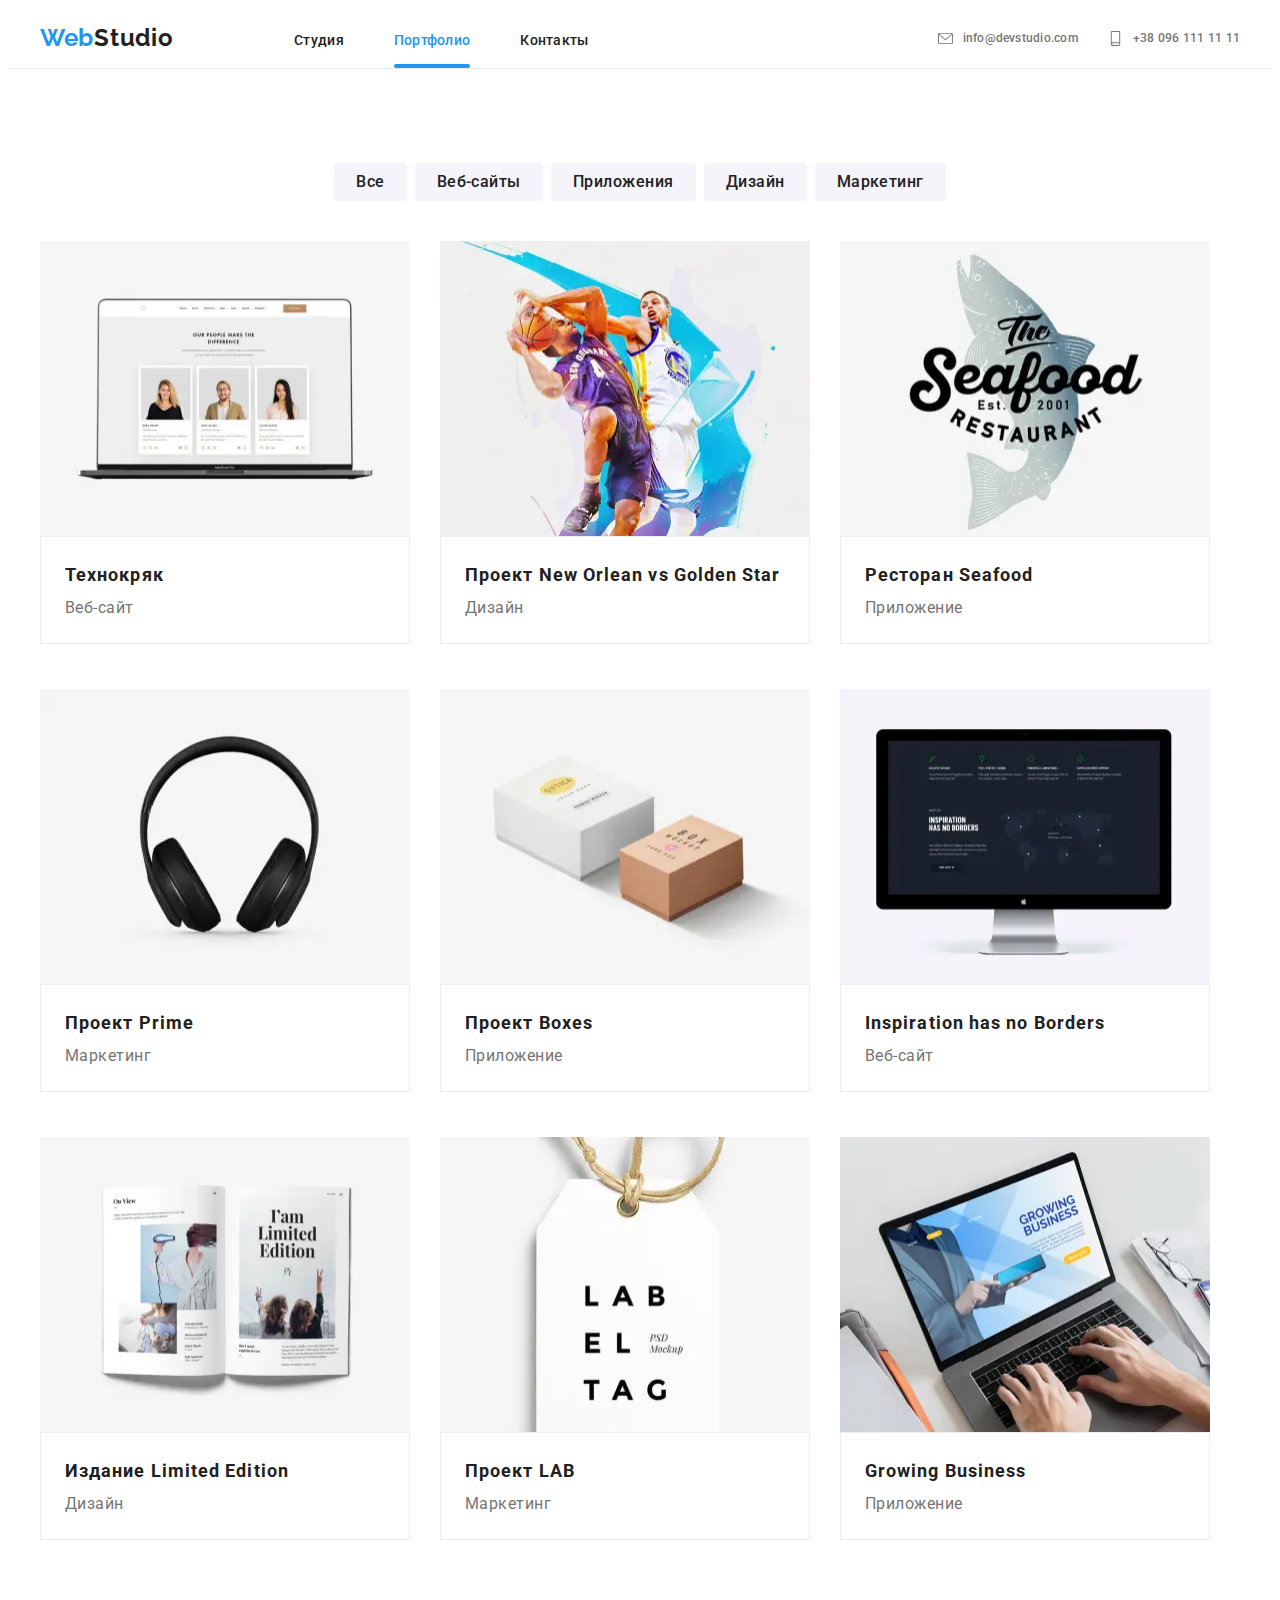
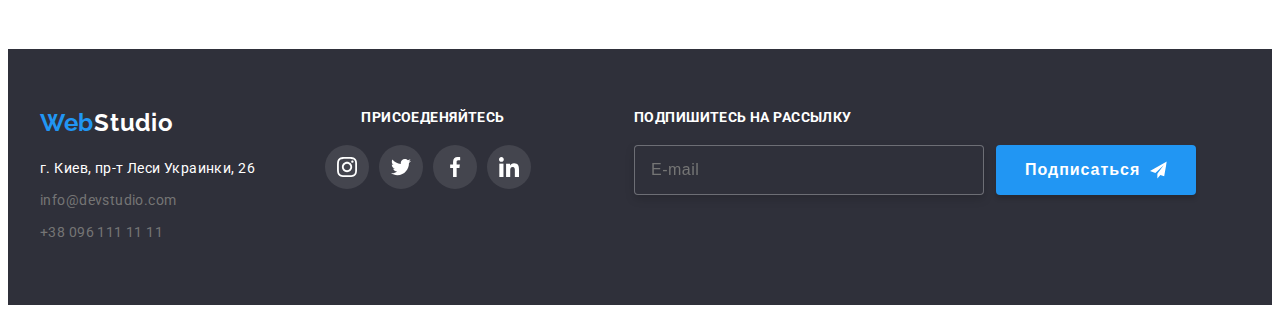
==== commit 77ca9795: "выравнивание блока в портфолио" ====
--- a/portfolio.html
+++ b/portfolio.html
@@ -148,7 +148,7 @@
                                     эту платформу для цифрового шпионажа и атак на защищённые сервера конкурентов.
                                 </p>
                             </div>
-                            <div class="example-list-wrapper">
+                            <div class="example-list-wrapper-container">
                                 <h3 class="example-title">Технокряк</h3>
                                 <p class="example-text">Веб-сайт</p>
                             </div>
@@ -188,7 +188,7 @@
                                 </p>
                             </div>
                             <div class="example-list-wrapper">
-                                <h3 class="example-title">New Orlean vs Golden Star</h3>
+                                <h3 class="example-title">Проект New Orlean vs Golden Star</h3>
                                 <p class="example-text">Дизайн</p>
                             </div>
                         </a>
--- a/css/portfolio.min.css
+++ b/css/portfolio.min.css
@@ -1,2 +1,2 @@
-.visually-hidden{position:absolute !important;clip:rect(1px 1px 1px 1px);clip:rect(1px, 1px, 1px, 1px);padding:0 !important;border:0 !important;height:1px !important;width:1px !important;overflow:hidden}:root{--main-font: "Roboto", sans-serif;--secondary-font: "Raleway", sans-serif;--accent-color-white: #ffffff;--accent-color-black: #212121;--accent-color-blue: #2196f3;--accent-color-grey: #757575}body{font-family:var(--main-font)}.address{font-style:normal}.list{list-style:none}.link{text-decoration:none}h1,h2,h3,h4,h5,h6{margin:0}ul,ol{margin:0;padding:0}p{margin:0}img{display:block}.container{width:100%;padding:0 15px}@media screen and (min-width: 480px){.container{max-width:480px;margin:0 auto}}@media screen and (min-width: 768px){.container{max-width:768px;padding:0 15px}}@media screen and (min-width: 1200px){.container{max-width:1200px;padding:0 15px}}@media screen and (min-width: 480px){.section{padding:60px 0}}@media screen and (min-width: 768px){.section{padding:60px 0}}@media screen and (min-width: 1200px){.section{padding:94px 0}}.header{border-bottom:1px solid #ECECEC;position:relative}.header .navigation{display:flex;align-items:center;justify-content:space-between;min-height:60px}.menu-btn-icon{width:40px;height:40px}.menu-btn-icon:hover,.menu-btn-icon:focus{fill:var(--accent-color-blue);cursor:pointer}.menu-btn-mobile{display:inline-flex;border:none;background-color:transparent}@media screen and (min-width: 768px){.menu-btn-mobile{display:none}}.menu-btn-mobile .icon-cross{display:none}.menu-btn-mobile.is-open .icon-cross{display:block}.menu-btn-mobile.is-open .icon-menu{display:none}.menu-mobile{background-color:#ffffff;text-align:center;font-size:20px}@media screen and (max-width: 767px){.menu-mobile{display:none;position:absolute;top:100%;left:0;width:100%;height:580px;padding:0px 84px 50px 15px}.menu-mobile.is-open{display:block;z-index:1}}@media screen and (min-width: 768px){.menu-mobile{display:flex}}.logo{font-family:var(--secondary-font);font-weight:bold;font-size:24px;line-height:1.166;letter-spacing:0.03em;color:var(--accent-color-black)}.logo-item{color:var(--accent-color-blue)}.navigation-list .activ{color:var(--accent-color-blue)}@media screen and (min-width: 768px){.navigation-list{display:flex;align-items:center}}.navigation-list-link{font-weight:500;font-size:40px;line-height:1.175;text-align:center;letter-spacing:0.02em;color:#212121}@media screen and (min-width: 768px){.navigation-list-link{font-weight:500;font-size:14px;line-height:16px;letter-spacing:0.02em}.navigation-list-link:hover,.navigation-list-link:focus{color:#2196f3}}@media screen and (max-width: 767px){.contact-icon{display:none}.nav-block,.contacts{text-align:start}.nav-block{margin-bottom:100px}.contact-info-item:not(:last-child){margin-bottom:30px}.navigation-list-item:not(:last-child){margin-bottom:30px}.contact-info-mail{font-weight:500;font-size:34px;line-height:1.176;letter-spacing:0.02em;color:#2196f3}.contact-info-tel{font-weight:500;font-size:24px;line-height:1.166;letter-spacing:0.02em;color:#757575}}.mobile-socisal-list{display:flex}@media screen and (min-width: 768px){.mobile-socisal-list{display:none}}.mobile-social-link{font-weight:500;font-size:18px;line-height:1.222;letter-spacing:0.02em;color:#2196f3}.mobile-social-item{margin-top:60px}.mobile-social-item:not(:last-child){border-right:1px solid rgba(33,33,33,0.2);padding-right:10px}.mobile-social-item:not(:first-child){padding-left:10px}@media screen and (min-width: 768px){.contact-info-mail:hover,.contact-info-mail:focus,.contact-info-tel:hover,.contact-info-tel:focus{color:var(--accent-color-blue);fill:var(--accent-color-blue)}.contact-info-mail:hover .contact-icon,.contact-info-mail:focus .contact-icon,.contact-info-tel:hover .contact-icon,.contact-info-tel:focus .contact-icon{fill:var(--accent-color-blue)}.contact-info{font-weight:500;font-size:12px;line-height:14px;letter-spacing:0.02em;color:var(--accent-color-grey);display:flex;align-items:center;transition:fill 250ms cubic-bezier(0.4, 0, 0.2, 1)}.contact-icon{width:15px;height:15px;margin-right:10px;fill:#757575}.address{padding:21px 0}.navigation-list-link{position:relative}.navigation-list-link-activ::after{content:"";position:absolute;bottom:-32px;left:0;display:block;width:100%;height:4px;background:var(--accent-color-blue);border-radius:2px}.nav-block{display:flex;margin-right:84px}.navigation-list-item:not(:last-child){margin-right:50px}}@media screen and (max-width: 1199px){.contact-info-item:not(:last-child){margin-bottom:10px}}@media screen and (min-width: 1200px){.address{display:flex}.contact-info-mail{margin-right:30px}.header .navigation{display:flex;align-items:center;justify-content:space-between}.navigation-list{padding-right:265px}.navigation-list-link-activ::after{bottom:-20px}}.footer{background-color:#2f303a;display:flex}.footer-section{padding-top:60px;padding-bottom:60px}.footer-list{margin-top:20px}.logo-item-white{color:var(--accent-color-white)}.footer-list-item:not(:last-child){margin-bottom:8px}.footer-address{color:var(--accent-color-white)}.footer-list-link{font-weight:normal;font-size:14px;line-height:1.714;letter-spacing:0.03em;color:var(--accent-color-grey)}@media screen and (min-width: 480px) and (max-width: 767px){.footer-social-container{padding-top:60px;padding-bottom:60px}.footer{text-align:center}}.footer-social-text,.footer-form-text{font-weight:bold;font-size:14px;line-height:1.142;text-align:center;letter-spacing:0.03em;text-transform:uppercase;color:#ffffff;margin-bottom:20px}.footer-social-list{display:flex;align-items:center;justify-content:center}.footer-social-list-link{display:flex;justify-content:center;align-items:center;width:44px;height:44px;border-radius:50%;background-color:rgba(255,255,255,0.1);margin-right:10px}.footer-social-list-icon{width:20px;height:20px;fill:var(--accent-color-white)}.footer-form-btn{width:200px;height:50px;background:#2196f3;box-shadow:0px 4px 4px rgba(0,0,0,0.15);border-radius:4px;font-weight:bold;font-size:16px;line-height:30px;display:flex;align-items:center;text-align:center;letter-spacing:0.06em;color:#ffffff;padding:10px 29px;border:0;cursor:pointer}.footer-icon-btn{width:30px;height:30px;fill:var(--accent-color-white);padding-left:10px}.footer-form-input{width:450px;height:50px;font-size:16px;line-height:1.875;letter-spacing:0.03em;color:rgba(255,255,255,0.6);padding-left:16px;background:#2f303a;border:1px solid rgba(255,255,255,0.3);box-sizing:border-box;filter:drop-shadow(0px 4px 4px rgba(0,0,0,0.15));border-radius:4px}@media screen and (min-width: 480px) and (max-width: 1199px){.footer-form-wrapper{display:flex;flex-direction:column;align-items:center}.footer-form-btn{margin-top:20px}}@media screen and (min-width: 768px) and (max-width: 1199px){.footer-tablet-container{display:flex;justify-content:center;margin-bottom:60px}.footer-address-container{margin-right:165px}}@media screen and (min-width: 1200px){.footer-list{margin-right:70px}.footer-container{display:flex}.footer-tablet-container{display:flex;justify-content:center}.footer-form-wrapper{display:flex}.footer-form{margin-left:93px}.footer-form-input{width:350px;margin-right:12px}.footer-form-text{text-align:left}.footer-social-list-link{transition:background-color 250ms cubic-bezier(0.4, 0, 0.2, 1)}.footer-social-list-link:hover,.footer-social-list-link:focus{background-color:var(--accent-color-blue)}}.section-portfolio-btn{margin-bottom:0;margin-top:60px}.portfolio-list{display:flex;flex-wrap:wrap}.portfolio-list-item:not(:last-child){margin-right:8px}@media screen and (min-width: 480px) and (max-width: 767px){.portfolio-list-item:nth-last-child(5){margin-bottom:15px}}.portfolio-list-btn{font-family:"Roboto", sans-serif;font-weight:500;font-size:16px;line-height:1.625;text-align:center;letter-spacing:0.03em;color:var(--accent-color-black);border-radius:4px;background-color:#f5f4fa;border:0;cursor:pointer;padding:6px 22px;transition:color,background-color 250ms cubic-bezier(0.4, 0, 0.2, 1)}.portfolio-list-btn:hover,.portfolio-list-btn:focus{color:var(--accent-color-white);background-color:var(--accent-color-blue);box-shadow:0px 3px 1px rgba(0,0,0,0.1),0px 1px 2px rgba(0,0,0,0.08),0px 2px 2px rgba(0,0,0,0.12)}@media screen and (min-width: 768px){.portfolio-list{display:flex;justify-content:center}}@media screen and (min-width: 1200px){.section-portfolio-btn{margin-bottom:0;margin-top:94px}}.portfolio{padding-top:40px;padding-bottom:60px}.portfolio-img{width:100%;height:295px}.example-item:not(:last-child){margin-bottom:30px}.example-title{font-weight:bold;font-size:18px;line-height:2;letter-spacing:0.06em;color:var(--accent-color-black)}.example-text{font-weight:normal;font-size:16px;line-height:1.875;letter-spacing:0.03em;color:var(--accent-color-grey)}.example-list-wrapper{padding:20px 24px;border:1px solid #eeeeee}.list--item-img-wrapper{position:relative;overflow:hidden}.overlay{position:absolute;top:0;left:0;width:100%;height:100%;color:var(--accent-color-white);padding:10px;font-size:18px;line-height:28px;letter-spacing:0.03em;background-color:rgba(33,150,243,0.9);padding:77px 24px;transform:translateY(100%);transition:transform 250ms cubic-bezier(0.4, 0, 0.2, 1)}.example-item:hover .overlay{transform:translateY(0%)}.example-item:hover,.example-item:focus{box-shadow:0px 1px 1px rgba(0,0,0,0.12),0px 4px 4px rgba(0,0,0,0.06),1px 4px 6px rgba(0,0,0,0.16)}@media screen and (min-width: 768px){.example-list{display:flex;flex-wrap:wrap;margin:-15px}.example-item{flex-basis:calc(100% / 2 - 15%);margin:15px}.portfolio-img{width:354px;height:295px}.overlay{padding:44px 24px}}@media screen and (min-width: 1200px){.example-item{flex-basis:calc(100% / 3 - 15%)}.portfolio-img{width:370px;height:295px}.overlay{padding:63px 24px}.portfolio{padding-top:40px;padding-bottom:94px}}
+.visually-hidden{position:absolute !important;clip:rect(1px 1px 1px 1px);clip:rect(1px, 1px, 1px, 1px);padding:0 !important;border:0 !important;height:1px !important;width:1px !important;overflow:hidden}:root{--main-font: "Roboto", sans-serif;--secondary-font: "Raleway", sans-serif;--accent-color-white: #ffffff;--accent-color-black: #212121;--accent-color-blue: #2196f3;--accent-color-grey: #757575}body{font-family:var(--main-font)}.address{font-style:normal}.list{list-style:none}.link{text-decoration:none}h1,h2,h3,h4,h5,h6{margin:0}ul,ol{margin:0;padding:0}p{margin:0}img{display:block}.container{width:100%;padding:0 15px}@media screen and (min-width: 480px){.container{max-width:480px;margin:0 auto}}@media screen and (min-width: 768px){.container{max-width:768px;padding:0 15px}}@media screen and (min-width: 1200px){.container{max-width:1200px;padding:0 15px}}@media screen and (min-width: 480px){.section{padding:60px 0}}@media screen and (min-width: 768px){.section{padding:60px 0}}@media screen and (min-width: 1200px){.section{padding:94px 0}}.header{border-bottom:1px solid #ececec;position:relative}.header .navigation{display:flex;align-items:center;justify-content:space-between;min-height:60px}.menu-btn-icon{width:40px;height:40px}.menu-btn-icon:hover,.menu-btn-icon:focus{fill:var(--accent-color-blue);cursor:pointer}.menu-btn-mobile{display:inline-flex;border:none;background-color:transparent}@media screen and (min-width: 768px){.menu-btn-mobile{display:none}}.menu-btn-mobile .icon-cross{display:none}.menu-btn-mobile.is-open .icon-cross{display:block}.menu-btn-mobile.is-open .icon-menu{display:none}.menu-mobile{background-color:#ffffff;text-align:center;font-size:20px}@media screen and (max-width: 767px){.menu-mobile{display:none;position:absolute;top:100%;left:0;width:100%;height:580px;padding:0px 84px 50px 15px}.menu-mobile.is-open{display:block;z-index:1}}@media screen and (min-width: 768px){.menu-mobile{display:flex}}.logo{font-family:var(--secondary-font);font-weight:bold;font-size:24px;line-height:1.166;letter-spacing:0.03em;color:var(--accent-color-black)}.logo-item{color:var(--accent-color-blue)}.navigation-list .activ{color:var(--accent-color-blue)}@media screen and (min-width: 768px){.navigation-list{display:flex;align-items:center}}.navigation-list-link{font-weight:500;font-size:40px;line-height:1.175;text-align:center;letter-spacing:0.02em;color:#212121}@media screen and (min-width: 768px){.navigation-list-link{font-weight:500;font-size:14px;line-height:16px;letter-spacing:0.02em}.navigation-list-link:hover,.navigation-list-link:focus{color:#2196f3}}@media screen and (max-width: 767px){.contact-icon{display:none}.nav-block,.contacts{text-align:start}.nav-block{margin-bottom:130px}.contact-info-item:not(:last-child){margin-bottom:30px}.navigation-list-item:not(:last-child){margin-bottom:30px}.contact-info-mail{font-weight:500;font-size:34px;line-height:1.176;letter-spacing:0.02em;color:#2196f3}.contact-info-tel{font-weight:500;font-size:24px;line-height:1.166;letter-spacing:0.02em;color:#757575}}.mobile-socisal-list{display:flex}@media screen and (min-width: 768px){.mobile-socisal-list{display:none}}.mobile-social-link{font-weight:500;font-size:18px;line-height:1.222;letter-spacing:0.02em;color:#2196f3}.mobile-social-item{margin-top:60px}.mobile-social-item:not(:last-child){border-right:1px solid rgba(33,33,33,0.2);padding-right:10px}.mobile-social-item:not(:first-child){padding-left:10px}@media screen and (min-width: 768px){.contact-info-mail:hover,.contact-info-mail:focus,.contact-info-tel:hover,.contact-info-tel:focus{color:var(--accent-color-blue);fill:var(--accent-color-blue)}.contact-info-mail:hover .contact-icon,.contact-info-mail:focus .contact-icon,.contact-info-tel:hover .contact-icon,.contact-info-tel:focus .contact-icon{fill:var(--accent-color-blue)}.contact-info{font-weight:500;font-size:12px;line-height:14px;letter-spacing:0.02em;color:var(--accent-color-grey);display:flex;align-items:center;transition:fill 250ms cubic-bezier(0.4, 0, 0.2, 1)}.contact-icon{width:15px;height:15px;margin-right:10px;fill:#757575}.address{padding:21px 0}.navigation-list-link{position:relative}.navigation-list-link-activ::after{content:"";position:absolute;bottom:-32px;left:0;display:block;width:100%;height:4px;background:var(--accent-color-blue);border-radius:2px}.nav-block{display:flex;margin-right:84px}.navigation-list-item:not(:last-child){margin-right:50px}}@media screen and (max-width: 1199px){.contact-info-item:not(:last-child){margin-bottom:10px}}@media screen and (min-width: 1200px){.address{display:flex}.contact-info-mail{margin-right:30px}.header .navigation{display:flex;align-items:center;justify-content:space-between}.navigation-list{padding-right:265px}.navigation-list-link-activ::after{bottom:-20px}}.footer{background-color:#2f303a;display:flex}.footer-section{padding-top:60px;padding-bottom:60px}.footer-list{margin-top:20px}.logo-item-white{color:var(--accent-color-white)}.footer-list-item:not(:last-child){margin-bottom:8px}.footer-address{color:var(--accent-color-white)}.footer-list-link{font-weight:normal;font-size:14px;line-height:1.714;letter-spacing:0.03em;color:var(--accent-color-grey)}@media screen and (min-width: 480px) and (max-width: 767px){.footer-social-container{padding-top:60px;padding-bottom:60px}.footer{text-align:center}}.footer-social-text,.footer-form-text{font-weight:bold;font-size:14px;line-height:1.142;text-align:center;letter-spacing:0.03em;text-transform:uppercase;color:#ffffff;margin-bottom:20px}.footer-social-list{display:flex;align-items:center;justify-content:center}.footer-social-list-link{display:flex;justify-content:center;align-items:center;width:44px;height:44px;border-radius:50%;background-color:rgba(255,255,255,0.1);margin-right:10px}.footer-social-list-icon{width:20px;height:20px;fill:var(--accent-color-white)}.footer-form-btn{width:200px;height:50px;background:#2196f3;box-shadow:0px 4px 4px rgba(0,0,0,0.15);border-radius:4px;font-weight:bold;font-size:16px;line-height:30px;display:flex;align-items:center;text-align:center;letter-spacing:0.06em;color:#ffffff;padding:10px 29px;border:0;cursor:pointer}.footer-icon-btn{width:30px;height:30px;fill:var(--accent-color-white);padding-left:10px}.footer-form-input{width:450px;height:50px;font-size:16px;line-height:1.875;letter-spacing:0.03em;color:rgba(255,255,255,0.6);padding-left:16px;background:#2f303a;border:1px solid rgba(255,255,255,0.3);box-sizing:border-box;filter:drop-shadow(0px 4px 4px rgba(0,0,0,0.15));border-radius:4px}@media screen and (min-width: 480px) and (max-width: 1199px){.footer-form-wrapper{display:flex;flex-direction:column;align-items:center}.footer-form-btn{margin-top:20px}}@media screen and (min-width: 768px) and (max-width: 1199px){.footer-tablet-container{display:flex;justify-content:center;margin-bottom:60px}.footer-address-container{margin-right:165px}}@media screen and (min-width: 1200px){.footer-list{margin-right:70px}.footer-container{display:flex}.footer-tablet-container{display:flex;justify-content:center}.footer-form-wrapper{display:flex}.footer-form{margin-left:93px}.footer-form-input{width:350px;margin-right:12px}.footer-form-text{text-align:left}.footer-social-list-link{transition:background-color 250ms cubic-bezier(0.4, 0, 0.2, 1)}.footer-social-list-link:hover,.footer-social-list-link:focus{background-color:var(--accent-color-blue)}}.section-portfolio-btn{margin-bottom:0;margin-top:60px}.portfolio-list{display:flex;flex-wrap:wrap}.portfolio-list-item:not(:last-child){margin-right:8px}@media screen and (min-width: 480px) and (max-width: 767px){.portfolio-list-item:nth-last-child(5){margin-bottom:15px}}.portfolio-list-btn{font-family:"Roboto", sans-serif;font-weight:500;font-size:16px;line-height:1.625;text-align:center;letter-spacing:0.03em;color:var(--accent-color-black);border-radius:4px;background-color:#f5f4fa;border:0;cursor:pointer;padding:6px 22px;transition:color,background-color 250ms cubic-bezier(0.4, 0, 0.2, 1)}.portfolio-list-btn:hover,.portfolio-list-btn:focus{color:var(--accent-color-white);background-color:var(--accent-color-blue);box-shadow:0px 3px 1px rgba(0,0,0,0.1),0px 1px 2px rgba(0,0,0,0.08),0px 2px 2px rgba(0,0,0,0.12)}@media screen and (min-width: 768px){.portfolio-list{display:flex;justify-content:center}}@media screen and (min-width: 1200px){.section-portfolio-btn{margin-bottom:0;margin-top:94px}}.portfolio{padding-top:40px;padding-bottom:60px}.portfolio-img{width:100%;height:295px}.example-item:not(:last-child){margin-bottom:30px}.example-title{font-weight:bold;font-size:18px;line-height:2;letter-spacing:0.06em;color:var(--accent-color-black)}.example-text{font-weight:normal;font-size:16px;line-height:1.875;letter-spacing:0.03em;color:var(--accent-color-grey)}.example-list-wrapper{padding:20px 24px;border:1px solid #eeeeee}.example-list-wrapper-container{padding:20px 24px;border:1px solid #eeeeee}.list--item-img-wrapper{position:relative;overflow:hidden}.overlay{position:absolute;top:0;left:0;width:100%;height:100%;color:var(--accent-color-white);padding:10px;font-size:18px;line-height:28px;letter-spacing:0.03em;background-color:rgba(33,150,243,0.9);padding:77px 24px;transform:translateY(100%);transition:transform 250ms cubic-bezier(0.4, 0, 0.2, 1)}.example-item:hover .overlay{transform:translateY(0%)}.example-item:hover,.example-item:focus{box-shadow:0px 1px 1px rgba(0,0,0,0.12),0px 4px 4px rgba(0,0,0,0.06),1px 4px 6px rgba(0,0,0,0.16)}@media screen and (max-width: 1199px){.example-list-wrapper-container{padding:20px 24px 55px 24px;border:1px solid #eeeeee}}@media screen and (min-width: 768px){.example-list{display:flex;flex-wrap:wrap;margin:-15px}.example-item{flex-basis:calc(100% / 2 - 15%);margin:15px}.portfolio-img{width:354px;height:295px}.overlay{padding:44px 24px}}@media screen and (min-width: 1200px){.example-item{flex-basis:calc(100% / 3 - 15%)}.portfolio-img{width:370px;height:295px}.overlay{padding:63px 24px}.portfolio{padding-top:40px;padding-bottom:94px}}
 /*# sourceMappingURL=portfolio.min.css.map */